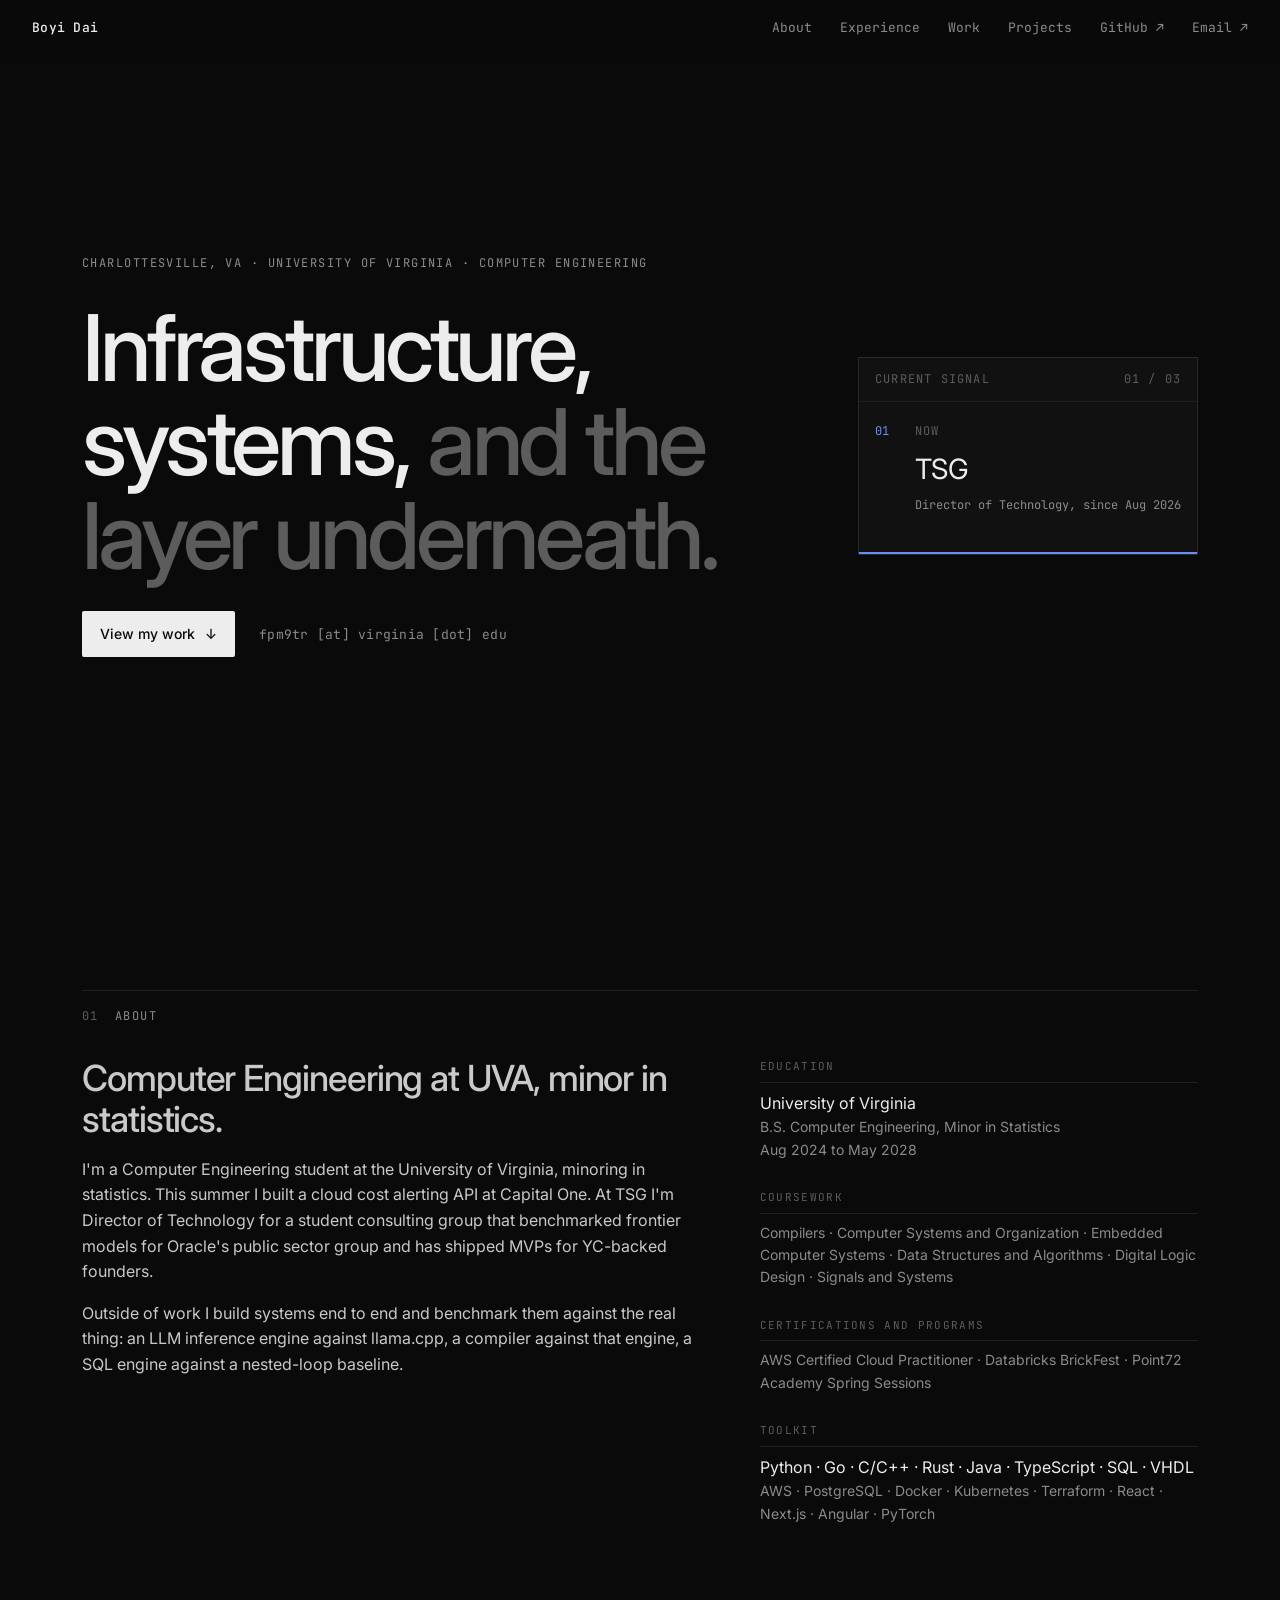
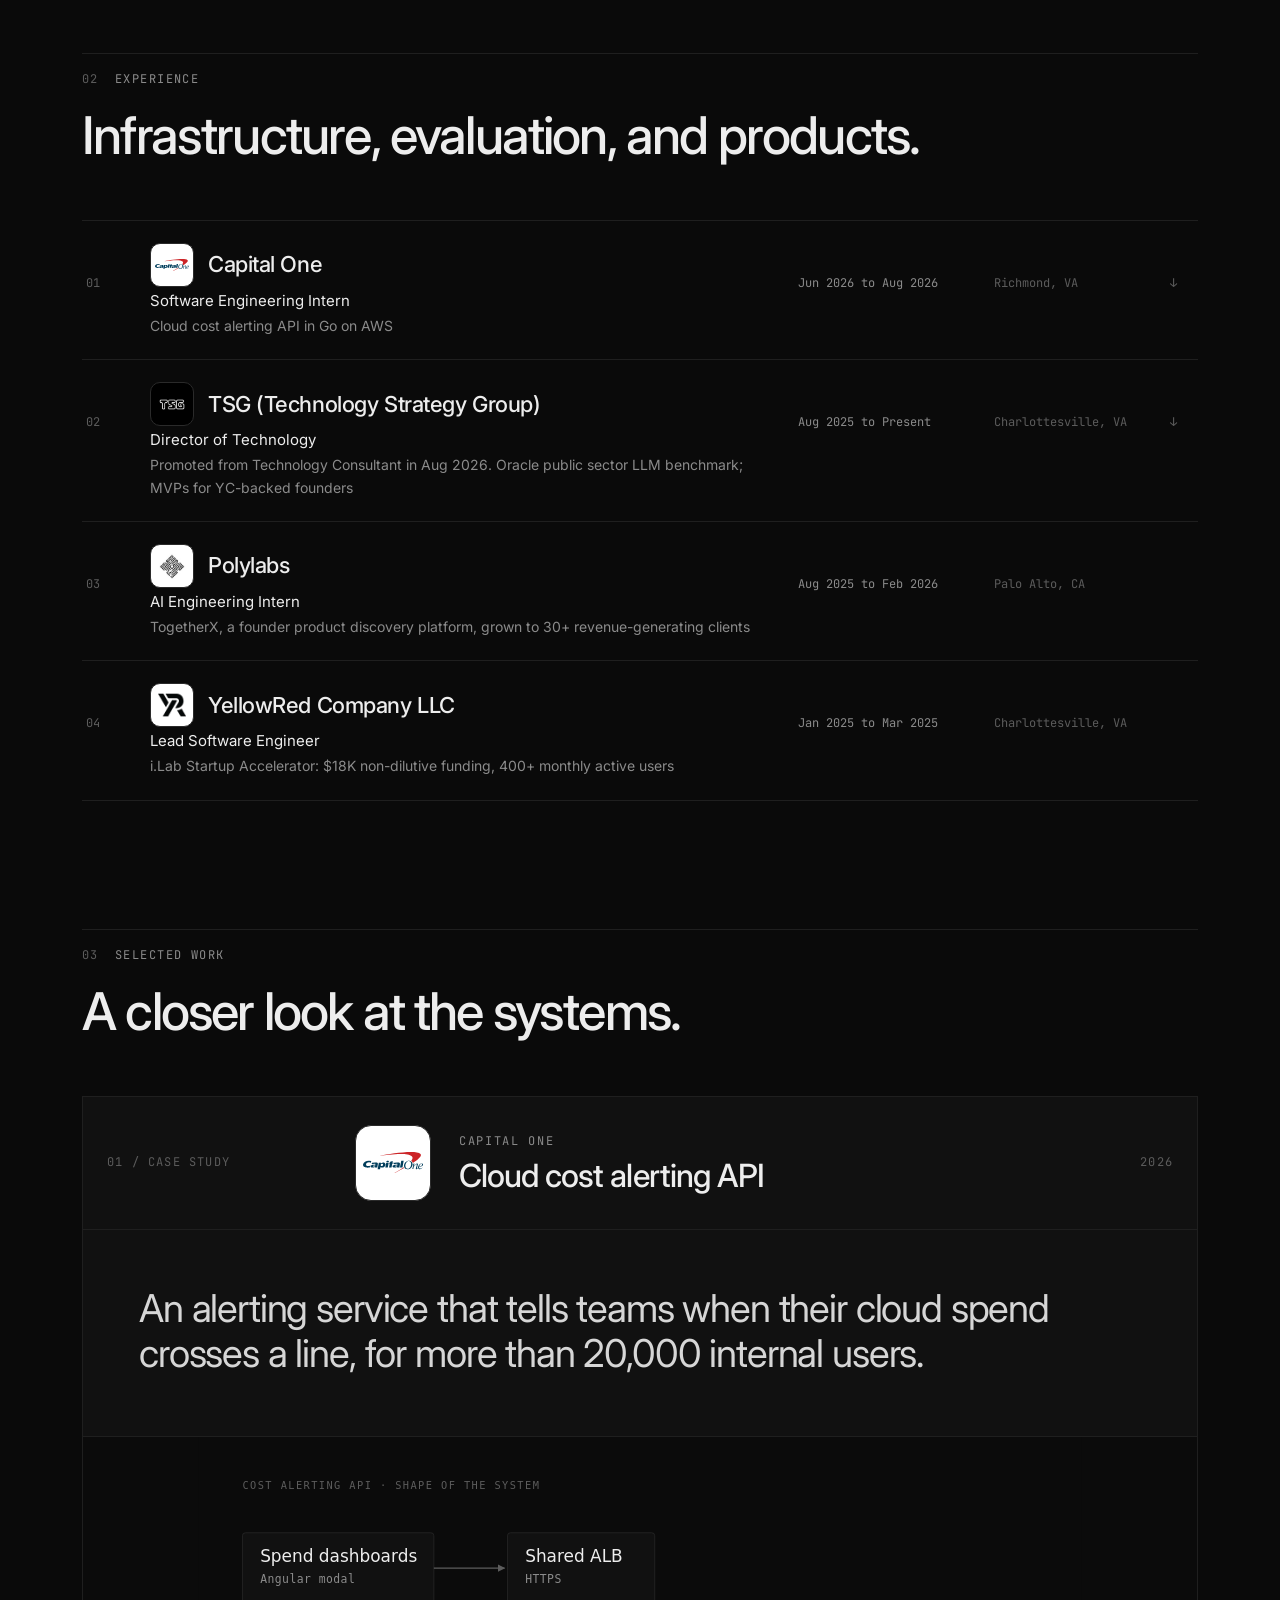
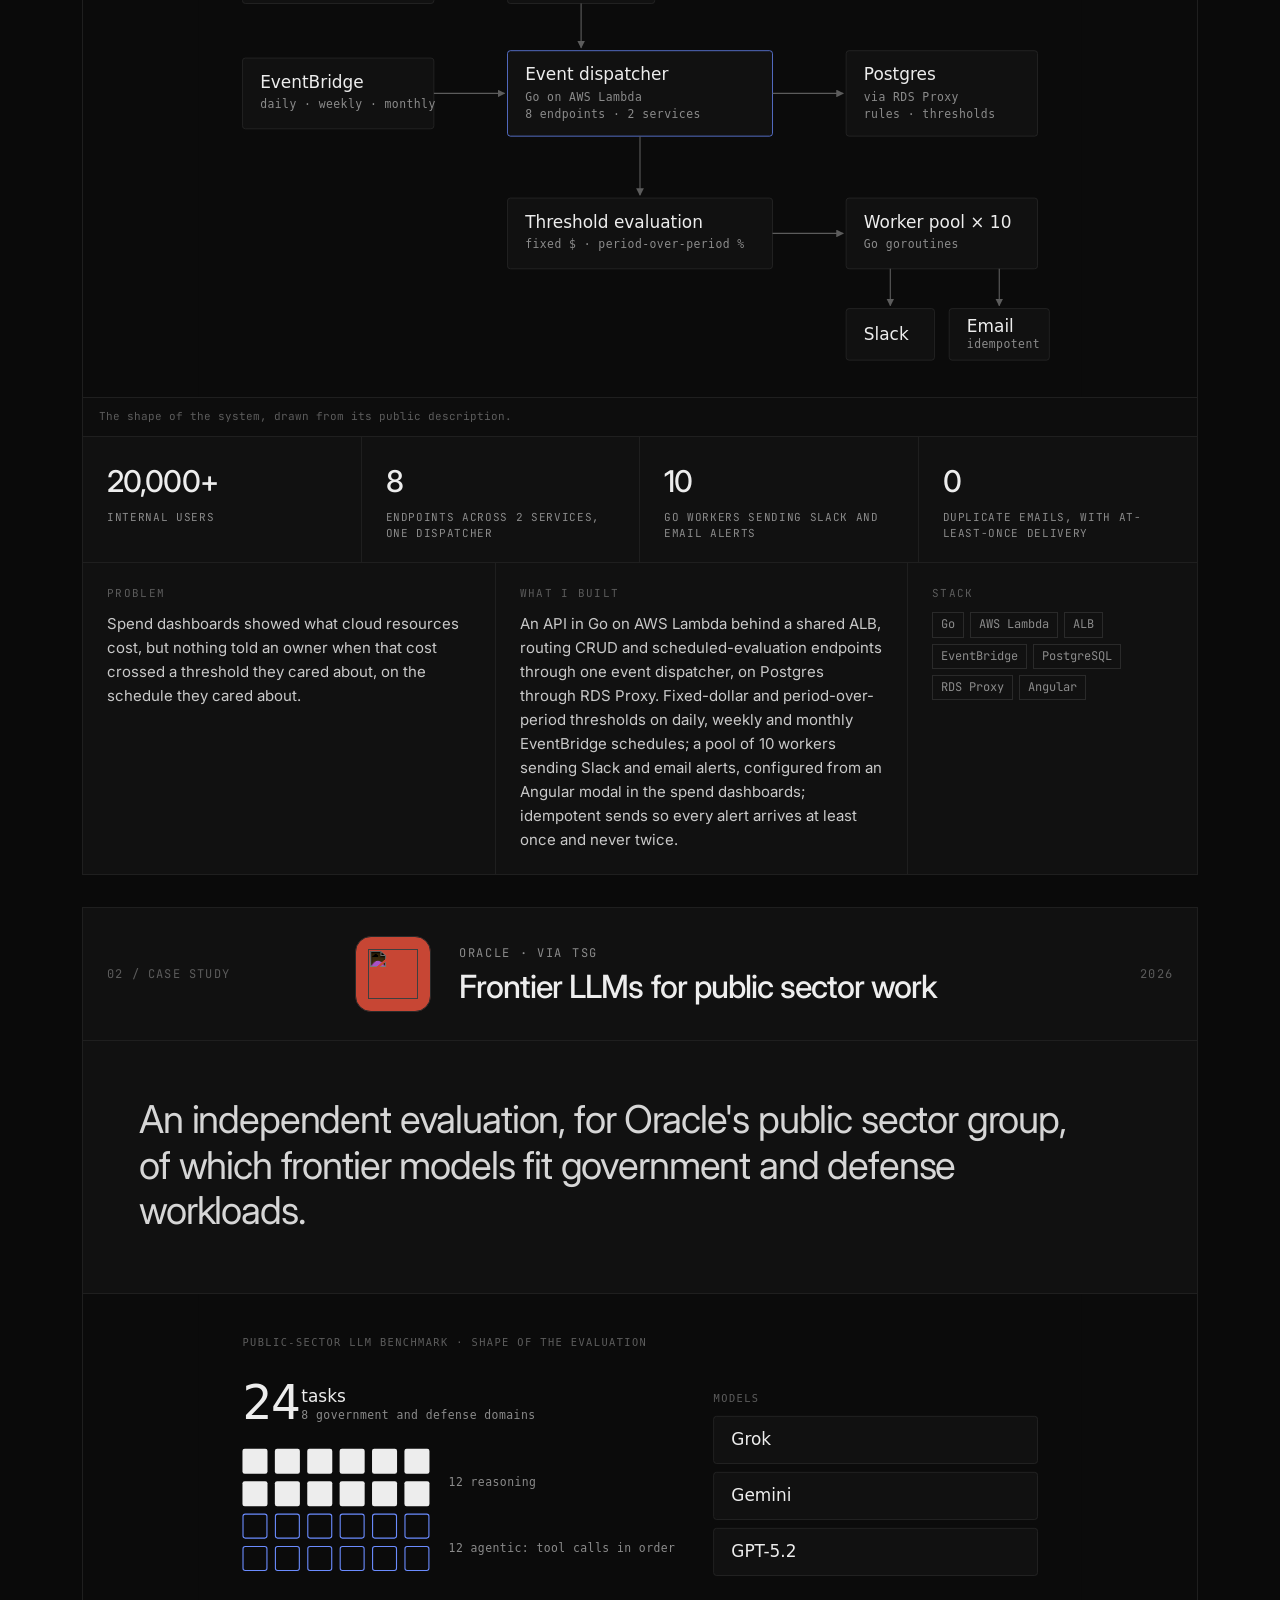
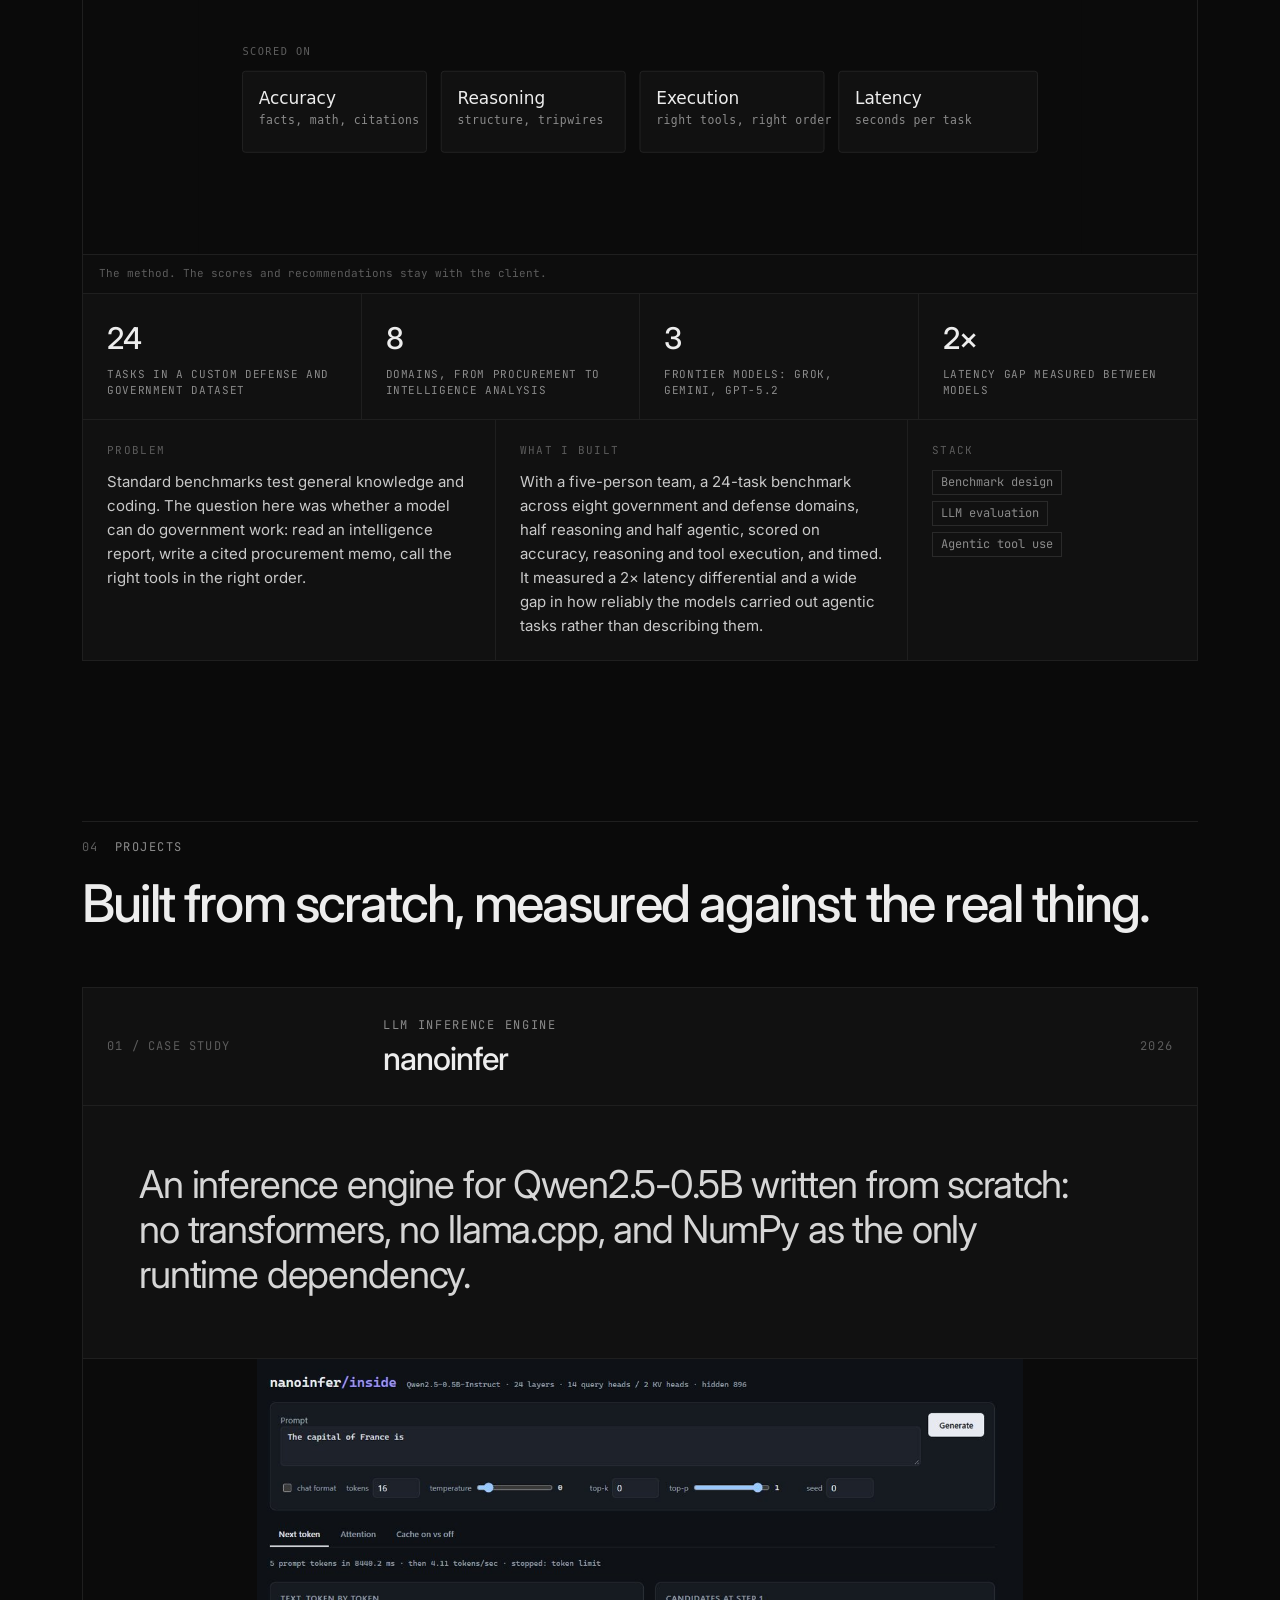
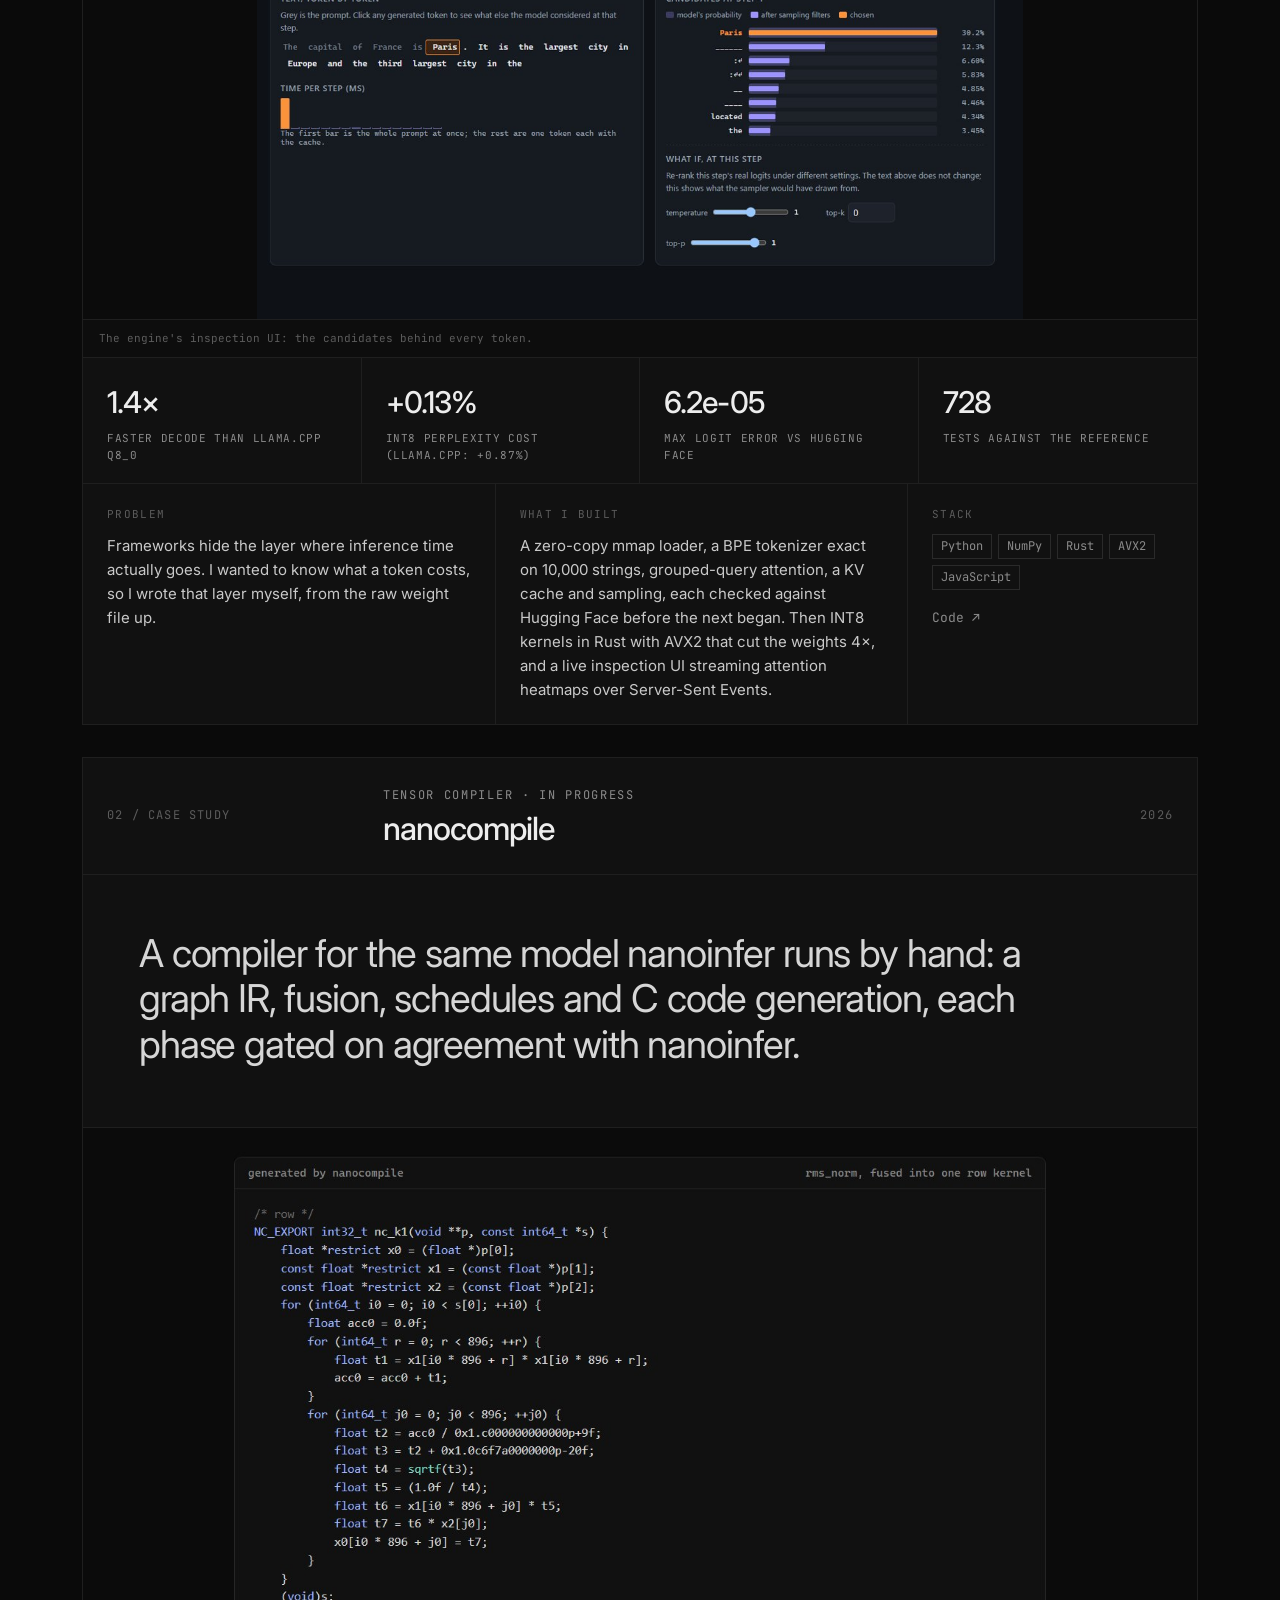
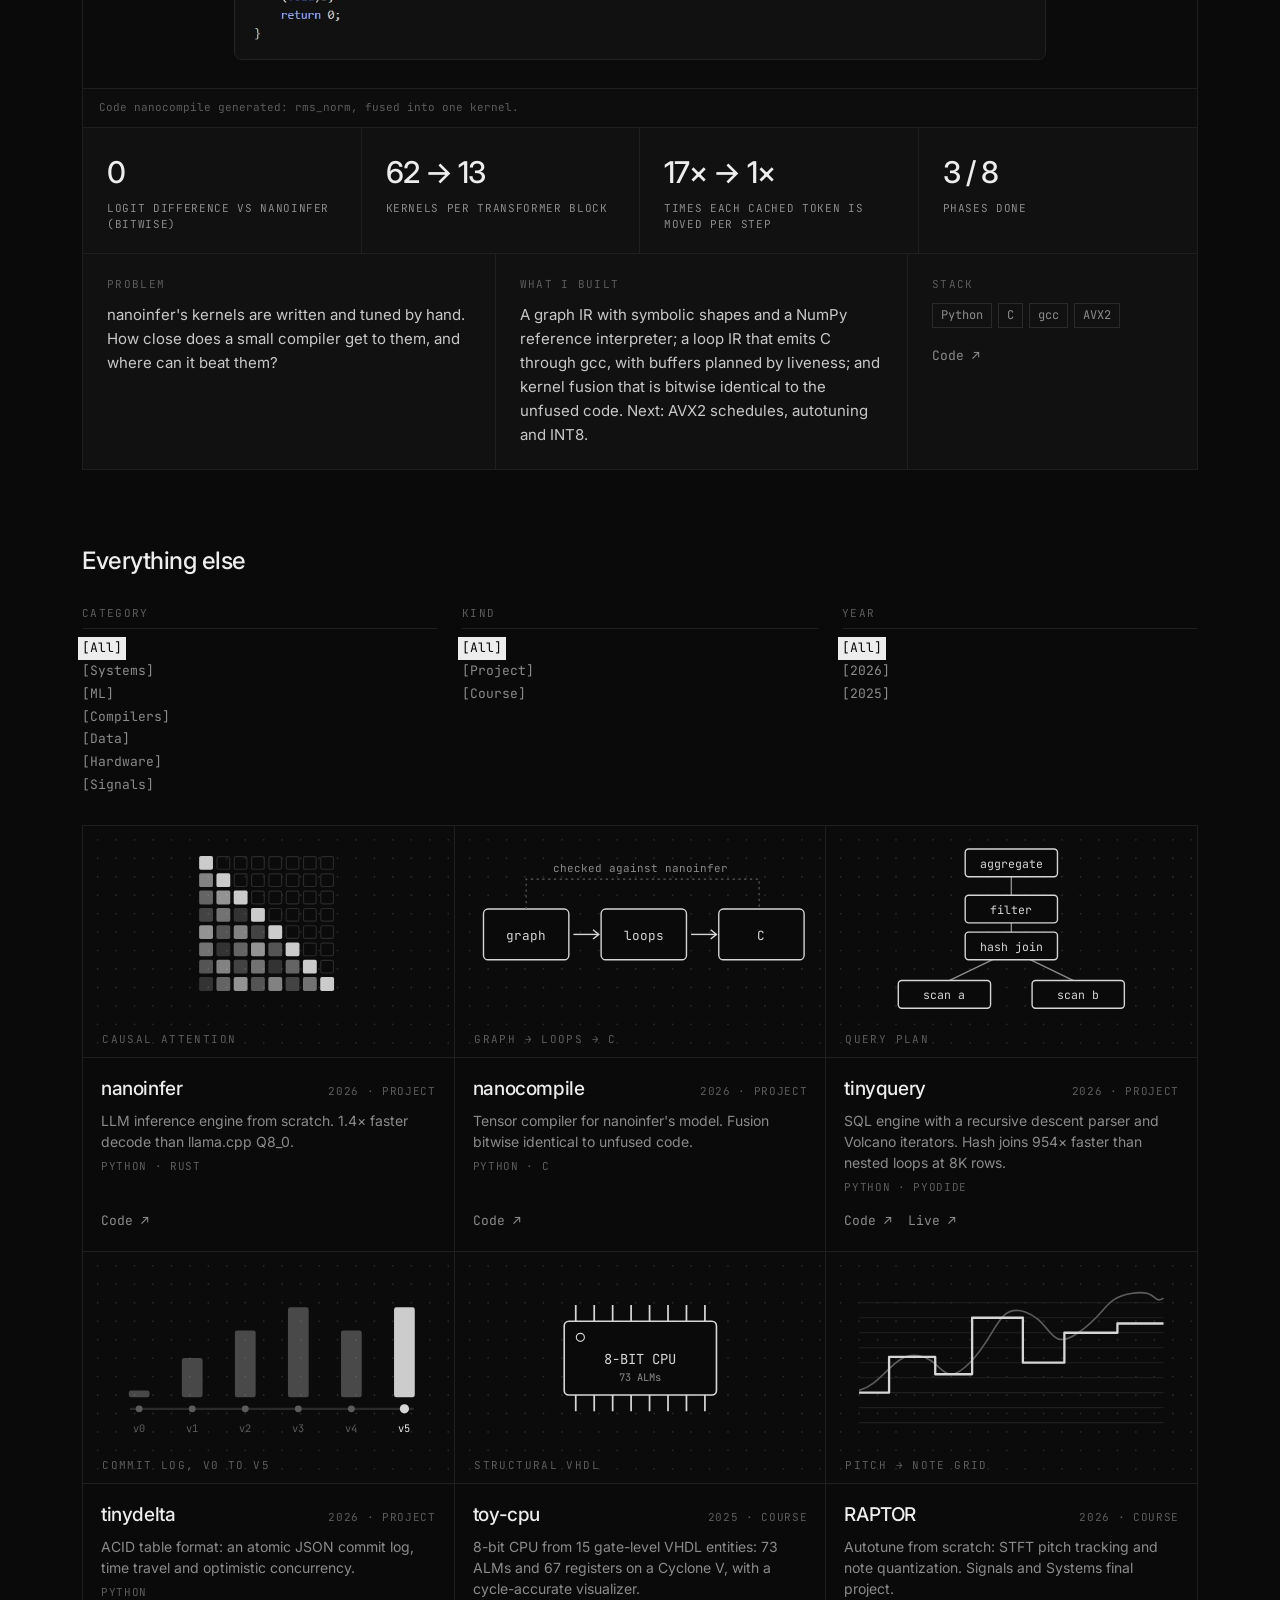
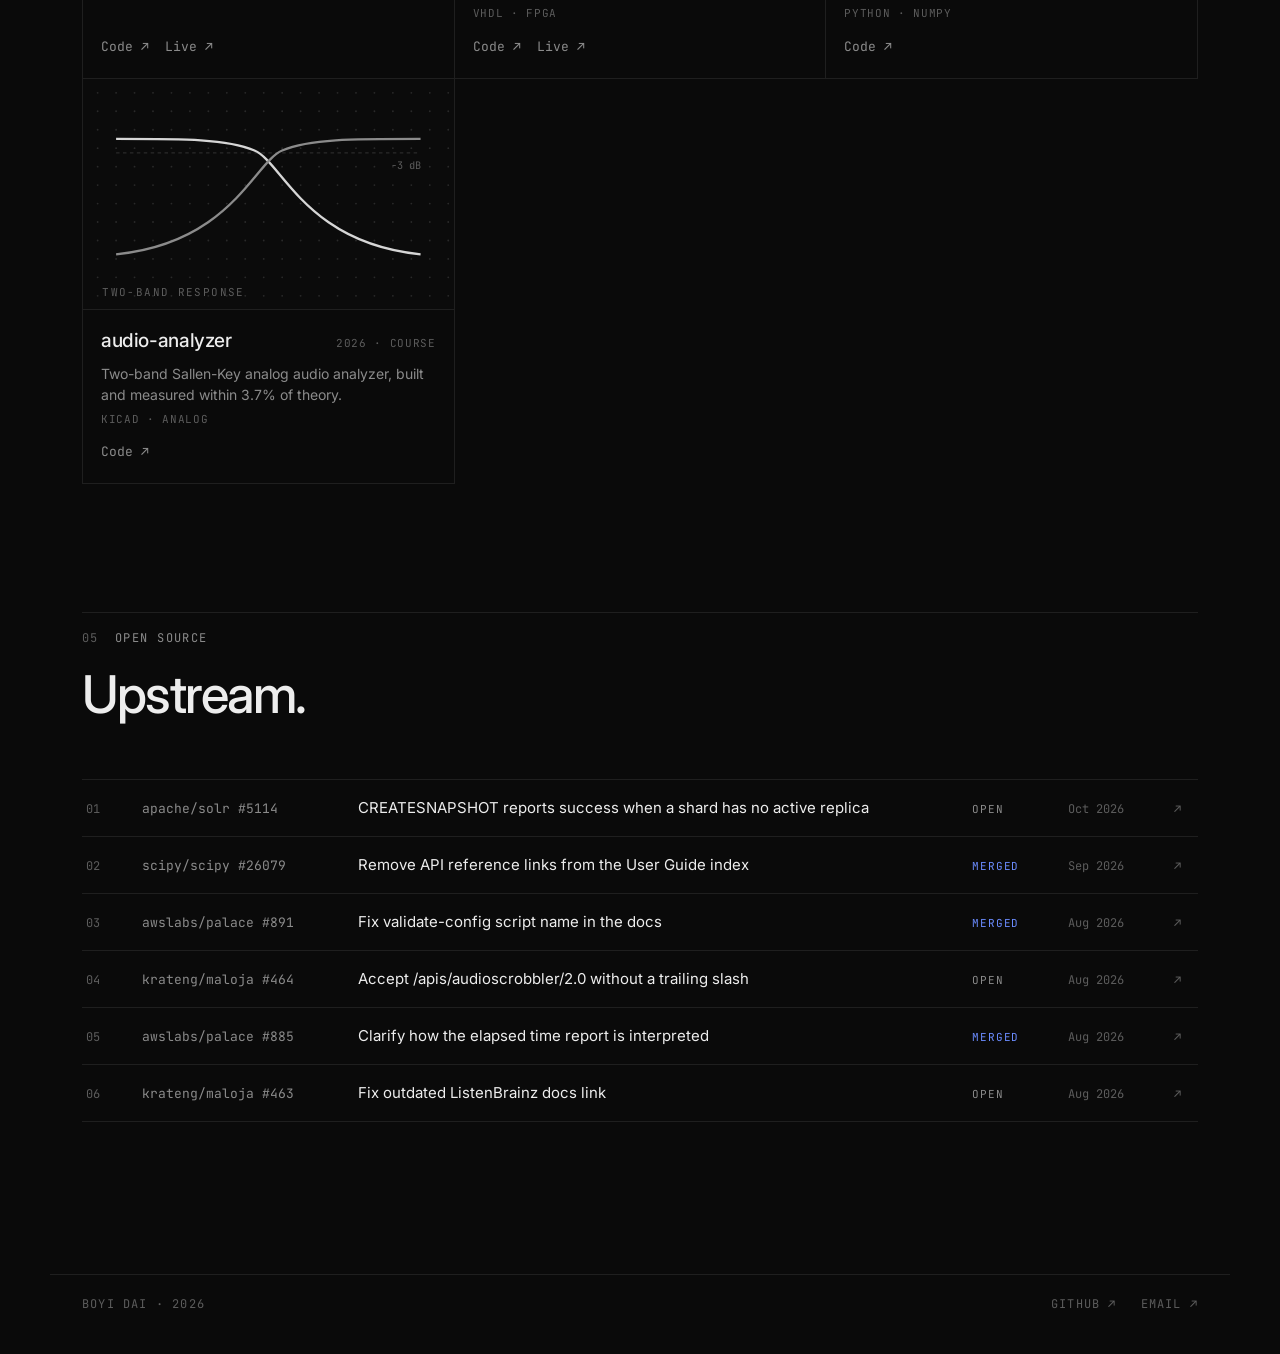
==== index.html @ ecfe19fe "Lead with About, drop the hero intro, and switch the accent to cobalt About moves to section 01, ahe" ====
<!doctype html>
<html lang="en">
<head>
  <meta charset="utf-8">
  <meta name="viewport" content="width=device-width, initial-scale=1">
  <title>Boyi Dai · Software Engineer</title>
  <meta name="description" content="Boyi Dai, Computer Engineering at the University of Virginia. Cloud alerting at Capital One, an LLM benchmark for Oracle's public sector group, and an inference engine and a compiler built from scratch.">
  <meta name="theme-color" content="#0a0a0a">
  <link rel="preconnect" href="https://fonts.googleapis.com">
  <link rel="preconnect" href="https://fonts.gstatic.com" crossorigin>
  <link href="https://fonts.googleapis.com/css2?family=Inter:wght@400;500;600&family=JetBrains+Mono:wght@400;500&display=swap" rel="stylesheet">
  <link rel="stylesheet" href="styles.css">
</head>
<body>
  <header class="nav">
    <a class="brand" href="#top">Boyi Dai</a>
    <nav aria-label="Sections">
      <a href="#about">About</a>
      <a href="#experience">Experience</a>
      <a href="#work">Work</a>
      <a href="#projects">Projects</a>
      <span id="nav-links"></span>
    </nav>
  </header>

  <main id="top">
    <section class="hero wrap">
      <div class="hero-text">
        <p class="kicker" id="kicker"></p>
        <h1 id="headline"></h1>
        <div class="hero-actions">
          <a class="button" href="#work">View my work <span aria-hidden="true">↓</span></a>
          <span class="email" id="hero-email"></span>
        </div>
      </div>
      <aside class="now" id="signal" aria-label="Current signal" aria-live="polite"></aside>
    </section>

    <section class="section wrap" id="about">
      <div class="section-head"><span class="num">01</span><span class="label">About</span></div>
      <div class="about" id="about-body"></div>
    </section>

    <section class="section wrap" id="experience">
      <div class="section-head"><span class="num">02</span><span class="label">Experience</span></div>
      <h2 class="section-title">Infrastructure, evaluation, and products.</h2>
      <ol class="xp" id="xp"></ol>
    </section>

    <section class="section wrap" id="work">
      <div class="section-head"><span class="num">03</span><span class="label">Selected work</span></div>
      <h2 class="section-title">A closer look at the systems.</h2>
      <div id="work-cases"></div>
    </section>

    <section class="section wrap" id="projects">
      <div class="section-head"><span class="num">04</span><span class="label">Projects</span></div>
      <h2 class="section-title">Built from scratch, measured against the real thing.</h2>
      <div id="cases"></div>
      <h3 class="sub-title" id="index">Everything else</h3>
      <div class="filters" id="filters"></div>
      <div class="grid" id="grid"></div>
    </section>

    <section class="section wrap" id="open-source">
      <div class="section-head"><span class="num">05</span><span class="label">Open source</span></div>
      <h2 class="section-title">Upstream.</h2>
      <ol class="prs" id="prs"></ol>
    </section>

  </main>

  <footer class="footer wrap" id="footer"></footer>

  <script src="data.js"></script>
  <script src="art.js"></script>
  <script src="app.js"></script>
</body>
</html>
---- styles.css ----
:root {
  --bg: #0a0a0a;
  --surface: #111111;
  --line: #1f1f1f;
  --line-2: #2a2a2a;
  --text: #ededed;
  --muted: #8b8b8b;
  --dim: #5c5c5c;
  --accent: #6b8cff;
  --sans: "Inter", system-ui, -apple-system, "Segoe UI", Helvetica, Arial, sans-serif;
  --mono: "JetBrains Mono", ui-monospace, "Cascadia Code", Consolas, monospace;
  --max: 1180px;
}

* { box-sizing: border-box; }
html { scroll-behavior: smooth; scroll-padding-top: 72px; }
@media (prefers-reduced-motion: reduce) { html { scroll-behavior: auto; } }
body {
  margin: 0; background: var(--bg); color: var(--text);
  font-family: var(--sans); font-size: 16px; line-height: 1.6;
  -webkit-font-smoothing: antialiased;
}
a { color: inherit; text-decoration: none; }
a:focus-visible, button:focus-visible { outline: 1px solid var(--text); outline-offset: 3px; }
img { display: block; max-width: 100%; }
.wrap { max-width: var(--max); margin: 0 auto; padding: 0 32px; }
.kicker, .label, .num, .stat-label, .meta, .filters, .nav, .footer, .now { font-family: var(--mono); }

/* -- nav ------------------------------------------------------------------ */

.nav {
  position: sticky; top: 0; z-index: 10;
  display: flex; justify-content: space-between; align-items: center;
  padding: 18px 32px; font-size: 13px;
  background: rgba(10, 10, 10, 0.72); backdrop-filter: blur(12px);
  border-bottom: 1px solid transparent; transition: border-color .2s;
}
.nav.scrolled { border-bottom-color: var(--line); }
.brand { font-weight: 500; letter-spacing: .02em; }
.nav nav { display: flex; gap: 28px; color: var(--muted); }
.nav nav a { transition: color .15s; }
.nav nav a:hover { color: var(--text); }
#nav-links { display: contents; }

/* -- hero ----------------------------------------------------------------- */

.hero {
  min-height: min(calc(100vh - 64px), 860px);
  display: grid; grid-template-columns: minmax(0, 1fr) 340px; gap: 64px;
  align-items: center; padding-top: 40px; padding-bottom: 80px;
}
.kicker { color: var(--muted); font-size: 12px; letter-spacing: .12em; text-transform: uppercase; margin: 0 0 28px; }
h1 {
  font-size: clamp(44px, 7.2vw, 92px); line-height: 1.02; letter-spacing: -0.045em;
  font-weight: 500; margin: 0 0 28px;
}
h1 .soft { color: var(--dim); }
.intro { color: var(--muted); font-size: 18px; max-width: 560px; margin: 0 0 36px; }
.hero-actions { display: flex; align-items: center; gap: 24px; flex-wrap: wrap; }
.button {
  display: inline-flex; gap: 10px; align-items: center;
  background: var(--text); color: var(--bg);
  font-size: 14px; font-weight: 500; padding: 12px 18px; border-radius: 2px;
  transition: opacity .15s;
}
.button:hover { opacity: .85; }
.link-arrow { font-family: var(--mono); font-size: 13px; color: var(--muted); transition: color .15s; }
.link-arrow:hover { color: var(--text); }
.email .link-arrow { letter-spacing: .02em; }

.now { border: 1px solid var(--line-2); background: var(--surface); font-size: 12px; }
.now-head { display: flex; justify-content: space-between; padding: 12px 16px; color: var(--dim); border-bottom: 1px solid var(--line); letter-spacing: .1em; text-transform: uppercase; }
.now-body {
  display: grid; grid-template-columns: 32px 1fr; gap: 8px; width: 100%; min-height: 150px;
  padding: 20px 16px 22px; text-align: left; font: inherit; color: inherit;
  background: none; border: 0; cursor: pointer;
}
.now-body > span:last-child { display: flex; flex-direction: column; }
.now-num { color: var(--accent); }
.now-label { color: var(--dim); letter-spacing: .1em; text-transform: uppercase; }
.now-title { font-family: var(--sans); font-size: 28px; letter-spacing: -0.02em; margin: 6px 0 4px; }
.now-line { color: var(--muted); font-size: 12px; line-height: 1.6; }
.now-mini { display: block; height: 2px; background: var(--line); margin-top: 12px; max-width: 200px; }
.now-mini i { display: block; height: 100%; background: var(--muted); }
.now-bar { height: 2px; background: var(--line); }
.now-bar i { display: block; height: 100%; width: 0; background: var(--accent); }

/* -- sections ------------------------------------------------------------- */

.section { padding-top: 96px; padding-bottom: 32px; }
.section-head {
  display: flex; gap: 16px; align-items: baseline;
  border-top: 1px solid var(--line); padding-top: 16px;
  font-size: 12px; letter-spacing: .12em; text-transform: uppercase;
}
.num { color: var(--dim); }
.label { color: var(--muted); }
.section-title { font-size: clamp(32px, 4.4vw, 52px); font-weight: 500; letter-spacing: -0.035em; line-height: 1.05; margin: 20px 0 56px; }

/* -- experience ----------------------------------------------------------- */

.xp { list-style: none; margin: 0; padding: 0; border-top: 1px solid var(--line); }
.xp li { border-bottom: 1px solid var(--line); }
.xp-row {
  display: grid; grid-template-columns: 48px minmax(0, 1fr) 180px 160px 24px;
  gap: 16px; align-items: baseline; padding: 22px 4px; transition: background .15s;
}
a.xp-row:hover { background: var(--surface); }
.xp-n, .xp-dates, .xp-place, .xp-arrow { font-family: var(--mono); font-size: 12px; color: var(--dim); }
.xp-dates { color: var(--muted); }
.xp-main { display: flex; flex-direction: column; gap: 2px; }
.xp-company { font-size: 22px; font-weight: 500; letter-spacing: -0.02em; display: flex; align-items: center; gap: 14px; }
.logo {
  position: relative; width: 44px; height: 44px; border-radius: 10px; flex: none; overflow: hidden;
  display: inline-grid; place-items: center; border: 1px solid var(--line-2);
}
.logo img { position: absolute; inset: 0; width: 100%; height: 100%; object-fit: contain; padding: 7px; }
.logo.wide img { padding: 4px; }
.logo.mono { font-family: var(--mono); font-size: 11px; font-weight: 500; letter-spacing: .02em; color: #fff; }
.logo.big { width: 76px; height: 76px; border-radius: 16px; }
.logo.big img { padding: 12px; }
.logo.big.wide img { padding: 7px; }

.xp-role { color: var(--text); font-size: 15px; }
.xp-detail { color: var(--muted); font-size: 14px; }
.sub-title { font-size: 24px; font-weight: 500; letter-spacing: -0.02em; margin: 72px 0 24px; }

/* -- case studies --------------------------------------------------------- */

.case { border: 1px solid var(--line); background: var(--surface); margin-bottom: 32px; }
.case-head {
  display: grid; grid-template-columns: 220px auto minmax(0, 1fr) auto; gap: 28px; align-items: center;
  padding: 28px 24px; border-bottom: 1px solid var(--line);
}
.case-label, .case-year { font-family: var(--mono); font-size: 12px; color: var(--dim); letter-spacing: .1em; text-transform: uppercase; }
.case-heading { min-width: 0; }
.case-main { display: block; }
.case-text { padding: 56px 56px 60px; }
.case-kicker { font-family: var(--mono); font-size: 12px; color: var(--muted); letter-spacing: .14em; text-transform: uppercase; margin-bottom: 6px; }
.case-title { font-size: 32px; font-weight: 500; letter-spacing: -0.03em; line-height: 1.1; margin: 0; }
.case-lede {
  color: #d6d6d6; font-size: clamp(26px, 3vw, 42px); font-weight: 400; line-height: 1.18;
  letter-spacing: -0.03em; margin: 0; max-width: 940px;
}
.case-figure { margin: 0; border-top: 1px solid var(--line); background: #0d0d0d; display: flex; flex-direction: column; }
.case-figure img { width: 100%; max-height: 560px; object-fit: contain; background: #0b0b0b; }
.case-figure figcaption { font-family: var(--mono); font-size: 11px; color: var(--dim); padding: 10px 16px; border-top: 1px solid var(--line); }

.stats { display: grid; grid-template-columns: repeat(4, minmax(0, 1fr)); border-top: 1px solid var(--line); }
.stat { padding: 20px 24px; border-right: 1px solid var(--line); }
.stat:last-child { border-right: 0; }
.stat-value { font-size: 30px; letter-spacing: -0.03em; font-weight: 500; white-space: nowrap; }
.stat-label { font-size: 11px; color: var(--muted); letter-spacing: .06em; text-transform: uppercase; margin-top: 4px; line-height: 1.5; }

.case-cols { display: grid; grid-template-columns: 1fr 1fr 0.7fr; border-top: 1px solid var(--line); }
.case-col { padding: 22px 24px; border-right: 1px solid var(--line); font-size: 15px; color: #c9c9c9; }
.case-col:last-child { border-right: 0; }
.case-col h4 { font-family: var(--mono); font-size: 11px; font-weight: 400; color: var(--dim); letter-spacing: .12em; text-transform: uppercase; margin: 0 0 10px; }
.tags { display: flex; flex-wrap: wrap; gap: 6px; }
.tags span { font-family: var(--mono); font-size: 12px; border: 1px solid var(--line-2); padding: 2px 8px; color: var(--muted); }
.case-links { margin-top: 18px; display: flex; gap: 18px; }

/* -- index ---------------------------------------------------------------- */

.filters { display: grid; grid-template-columns: repeat(3, minmax(0, 1fr)); gap: 24px; font-size: 13px; margin-bottom: 28px; }
.filter h4 { font-weight: 400; color: var(--dim); font-size: 11px; letter-spacing: .12em; text-transform: uppercase; margin: 0 0 8px; border-bottom: 1px solid var(--line); padding-bottom: 6px; }
.filter button {
  display: block; font: inherit; color: var(--muted); background: none; border: 0; padding: 1px 4px; cursor: pointer;
  margin-left: -4px;
}
.filter button:hover { color: var(--text); }
.filter button.on { background: var(--text); color: var(--bg); }

.grid { display: grid; grid-template-columns: repeat(3, minmax(0, 1fr)); border-top: 1px solid var(--line); border-left: 1px solid var(--line); }
.tile { background: var(--bg); display: flex; flex-direction: column; transition: background .2s; border-right: 1px solid var(--line); border-bottom: 1px solid var(--line); }
.tile:hover { background: var(--surface); }
.tile-img { aspect-ratio: 16 / 10; overflow: hidden; background: #0d0d0d; }
.tile-img img {
  width: 100%; height: 100%; object-fit: cover; object-position: top left;
  filter: grayscale(1) contrast(1.05) brightness(.8); transition: filter .35s, transform .35s;
}
.tile:hover .tile-img img { filter: none; transform: scale(1.02); }
.tile-img.art { display: block; color: #d6d6d6; background: #0b0b0b; border-bottom: 1px solid var(--line); transition: color .25s; }
.tile-img.art svg { width: 100%; height: 100%; display: block; }
.tile:hover .tile-img.art { color: var(--accent); }
/* A light screenshot (a white chart) is shown inverted until hovered, so it sits in the dark page. */
.tile-img.light img { filter: grayscale(1) invert(.92) brightness(.9); }
.case-figure.light img { filter: invert(.92) hue-rotate(180deg); }
.tile-body { padding: 16px 18px 20px; display: flex; flex-direction: column; gap: 6px; flex: 1; }
.tile-top { display: flex; justify-content: space-between; align-items: baseline; gap: 12px; }
.tile-title { font-size: 19px; font-weight: 500; letter-spacing: -0.02em; }
.meta { font-size: 11px; color: var(--dim); letter-spacing: .06em; text-transform: uppercase; }
.tile-line { color: var(--muted); font-size: 14px; line-height: 1.5; }
.tile-links { margin-top: auto; padding-top: 8px; display: flex; gap: 16px; }
.empty { padding: 32px; color: var(--muted); background: var(--bg); grid-column: 1 / -1; border-right: 1px solid var(--line); border-bottom: 1px solid var(--line); font-family: var(--mono); font-size: 13px; }

/* -- open source ---------------------------------------------------------- */

.prs { list-style: none; margin: 0; padding: 0; border-top: 1px solid var(--line); }
.prs li { border-bottom: 1px solid var(--line); }
.prs a {
  display: grid; grid-template-columns: 40px 200px minmax(0, 1fr) 80px 90px 20px;
  gap: 16px; align-items: baseline; padding: 16px 4px; transition: background .15s;
}
.prs a:hover { background: var(--surface); }
.prs .repo { font-family: var(--mono); font-size: 13px; color: var(--muted); }
.prs .title { font-size: 15px; }
.prs .status { font-family: var(--mono); font-size: 11px; letter-spacing: .08em; text-transform: uppercase; }
.prs .status.merged { color: var(--accent); }
.prs .status.open { color: var(--muted); }
.prs .date, .prs .n, .prs .arrow { font-family: var(--mono); font-size: 12px; color: var(--dim); }

/* -- about ---------------------------------------------------------------- */

.about { display: grid; grid-template-columns: minmax(0, 1.4fr) minmax(0, 1fr); gap: 64px; margin-top: 32px; }
.about-lead { font-size: clamp(26px, 3vw, 36px); font-weight: 500; letter-spacing: -0.03em; line-height: 1.15; margin: 0 0 24px; }
.about p { color: #c9c9c9; margin: 0 0 16px; }
.facts { display: grid; gap: 28px; align-content: start; }
.fact h4 { font-family: var(--mono); font-size: 11px; font-weight: 400; color: var(--dim); letter-spacing: .12em; text-transform: uppercase; margin: 0 0 8px; border-bottom: 1px solid var(--line); padding-bottom: 6px; }
.fact p { margin: 0; color: var(--text); }
.fact .sub { color: var(--muted); font-size: 14px; }

/* -- footer --------------------------------------------------------------- */

.footer {
  display: flex; justify-content: space-between; gap: 16px; flex-wrap: wrap;
  margin-top: 120px; padding-top: 20px; padding-bottom: 40px;
  border-top: 1px solid var(--line); font-size: 12px; color: var(--dim);
  letter-spacing: .1em; text-transform: uppercase;
}
.footer nav { display: flex; gap: 24px; }
.footer a:hover { color: var(--text); }

/* -- reveal on scroll ----------------------------------------------------- */

.reveal { opacity: 0; transform: translateY(14px); transition: opacity .6s ease, transform .6s ease; }
.reveal.in { opacity: 1; transform: none; }
@media (prefers-reduced-motion: reduce) { .reveal { opacity: 1; transform: none; transition: none; } }

/* -- narrow screens ------------------------------------------------------- */

@media (max-width: 900px) {
  .wrap { padding: 0 20px; }
  .nav { padding: 14px 20px; }
  .nav nav a:not(.keep) { display: none; }
  .hero { grid-template-columns: 1fr; min-height: auto; gap: 40px; padding-top: 48px; }
  .case-main { grid-template-columns: 1fr; }
  .case-head { grid-template-columns: auto minmax(0, 1fr); gap: 16px; }
  .case-label, .case-year { display: none; }
  .case-title { font-size: 24px; }
  .case-text { padding: 28px 20px 32px; }
  .logo.big { width: 60px; height: 60px; border-radius: 13px; }
  .stats { grid-template-columns: repeat(2, minmax(0, 1fr)); }
  .stat:nth-child(2) { border-right: 0; }
  .stat:nth-child(-n + 2) { border-bottom: 1px solid var(--line); }
  .case-cols { grid-template-columns: 1fr; }
  .case-col { border-right: 0; border-bottom: 1px solid var(--line); }
  .filters { grid-template-columns: 1fr 1fr; }
  .grid { grid-template-columns: 1fr; }
  .prs a { grid-template-columns: minmax(0, 1fr) auto; gap: 4px 12px; }
  .xp-row { grid-template-columns: minmax(0, 1fr); gap: 6px; }
  .xp-n, .xp-arrow { display: none; }
  .xp-company { font-size: 20px; }
  .prs .n, .prs .date, .prs .arrow { display: none; }
  .prs .title { grid-column: 1 / -1; }
  .about { grid-template-columns: 1fr; gap: 40px; }
  .section { padding-top: 72px; }
}
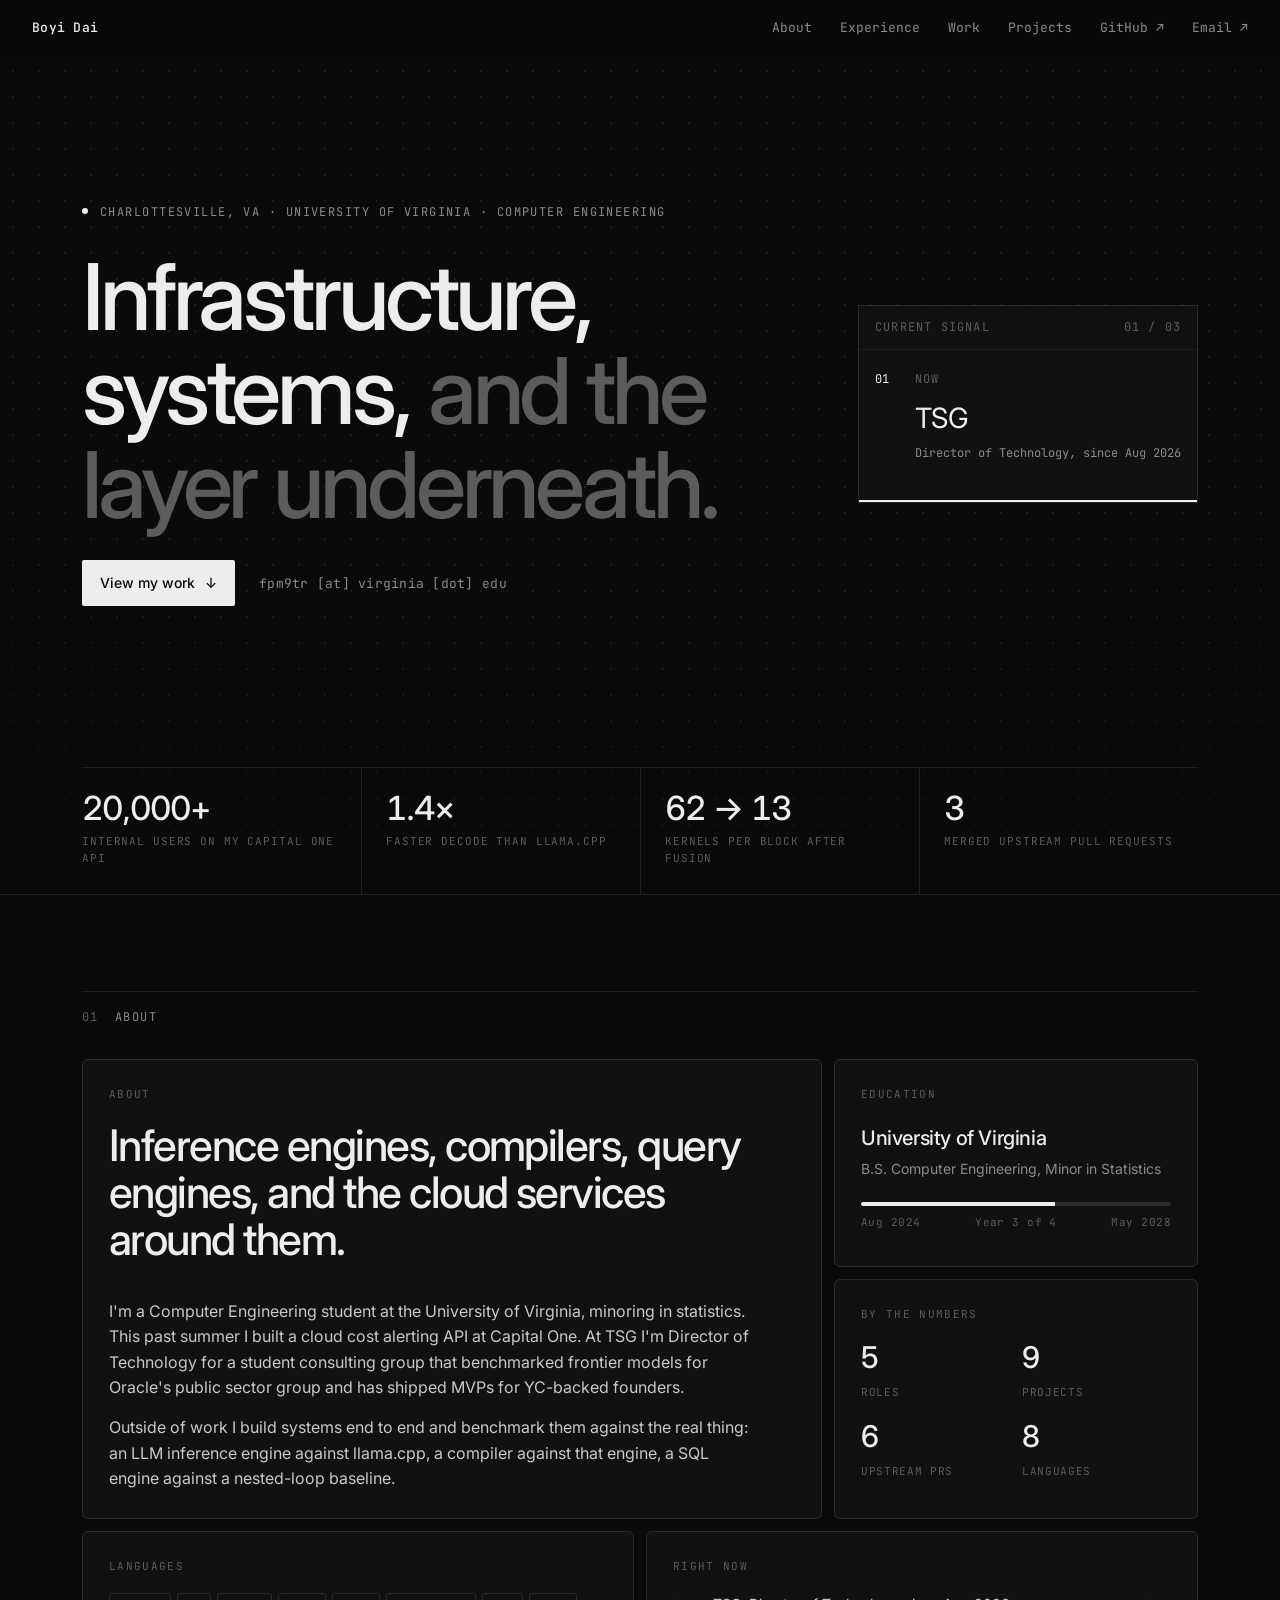
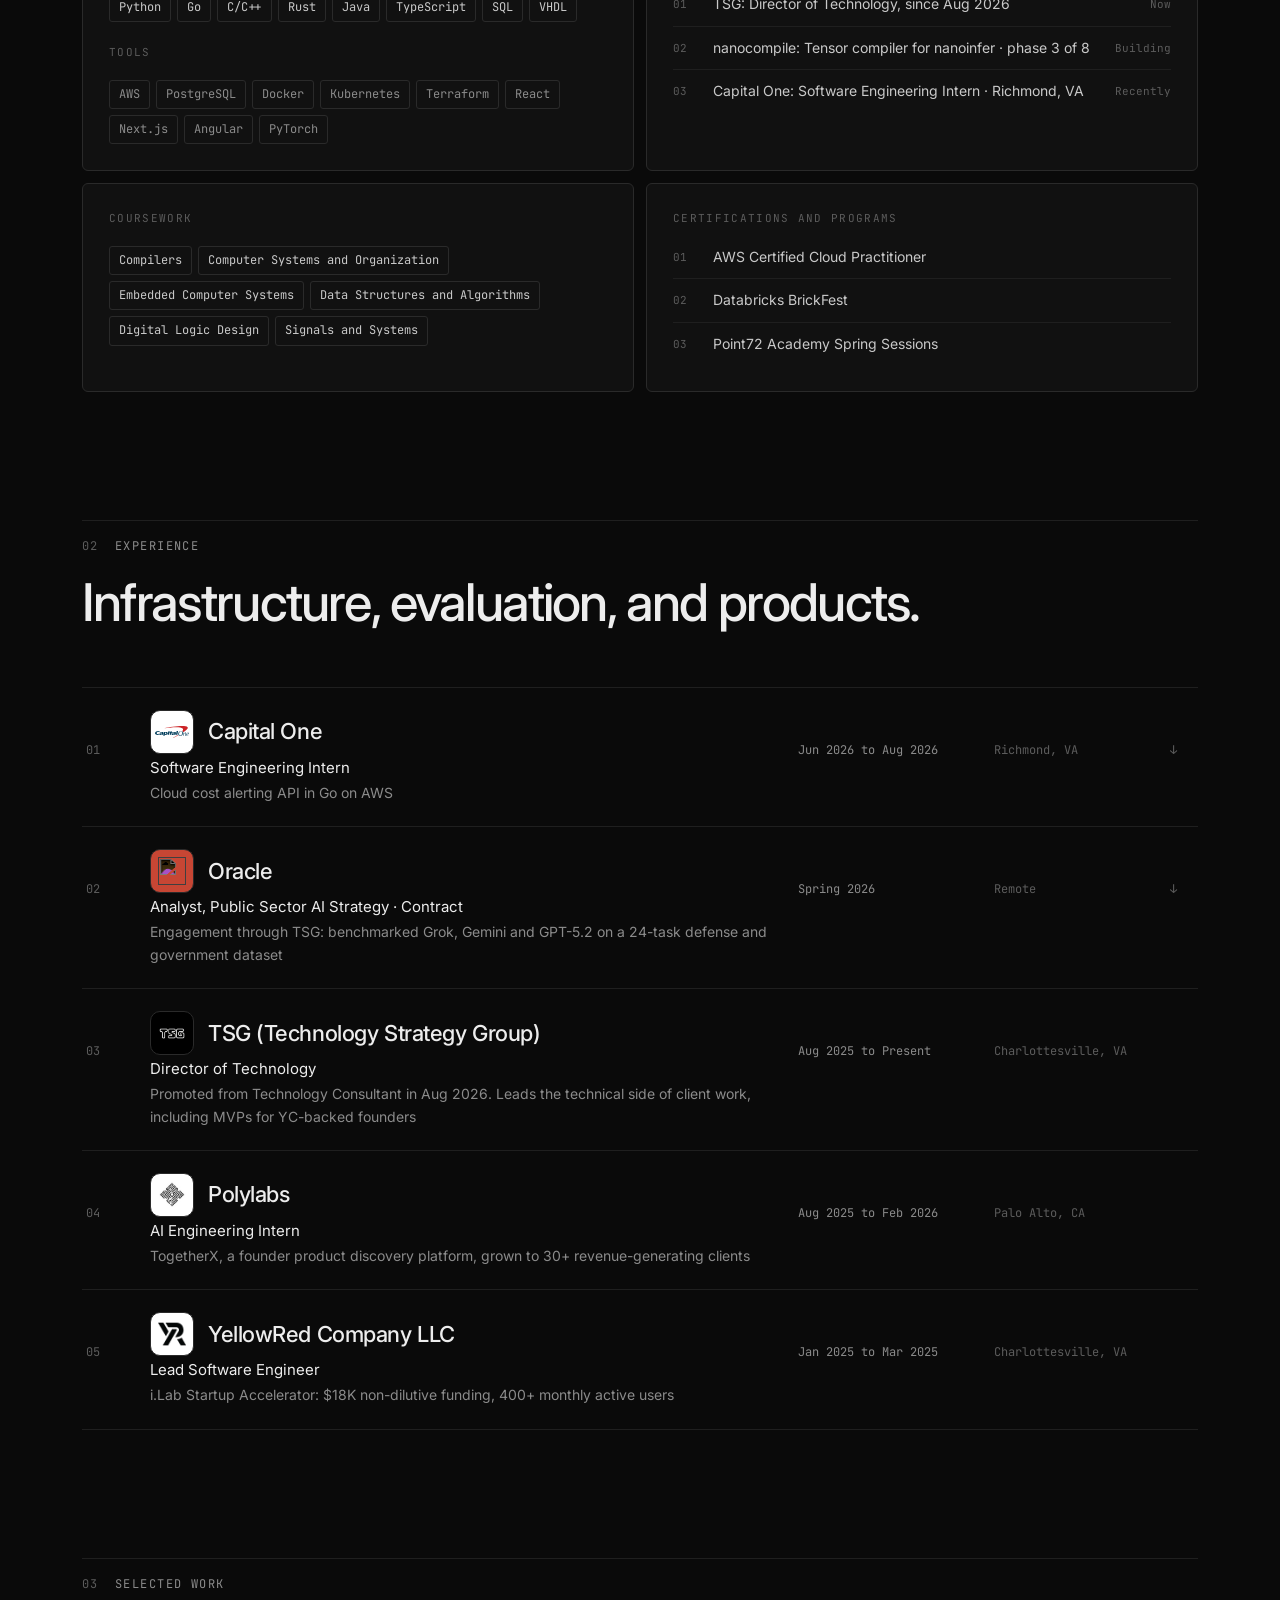
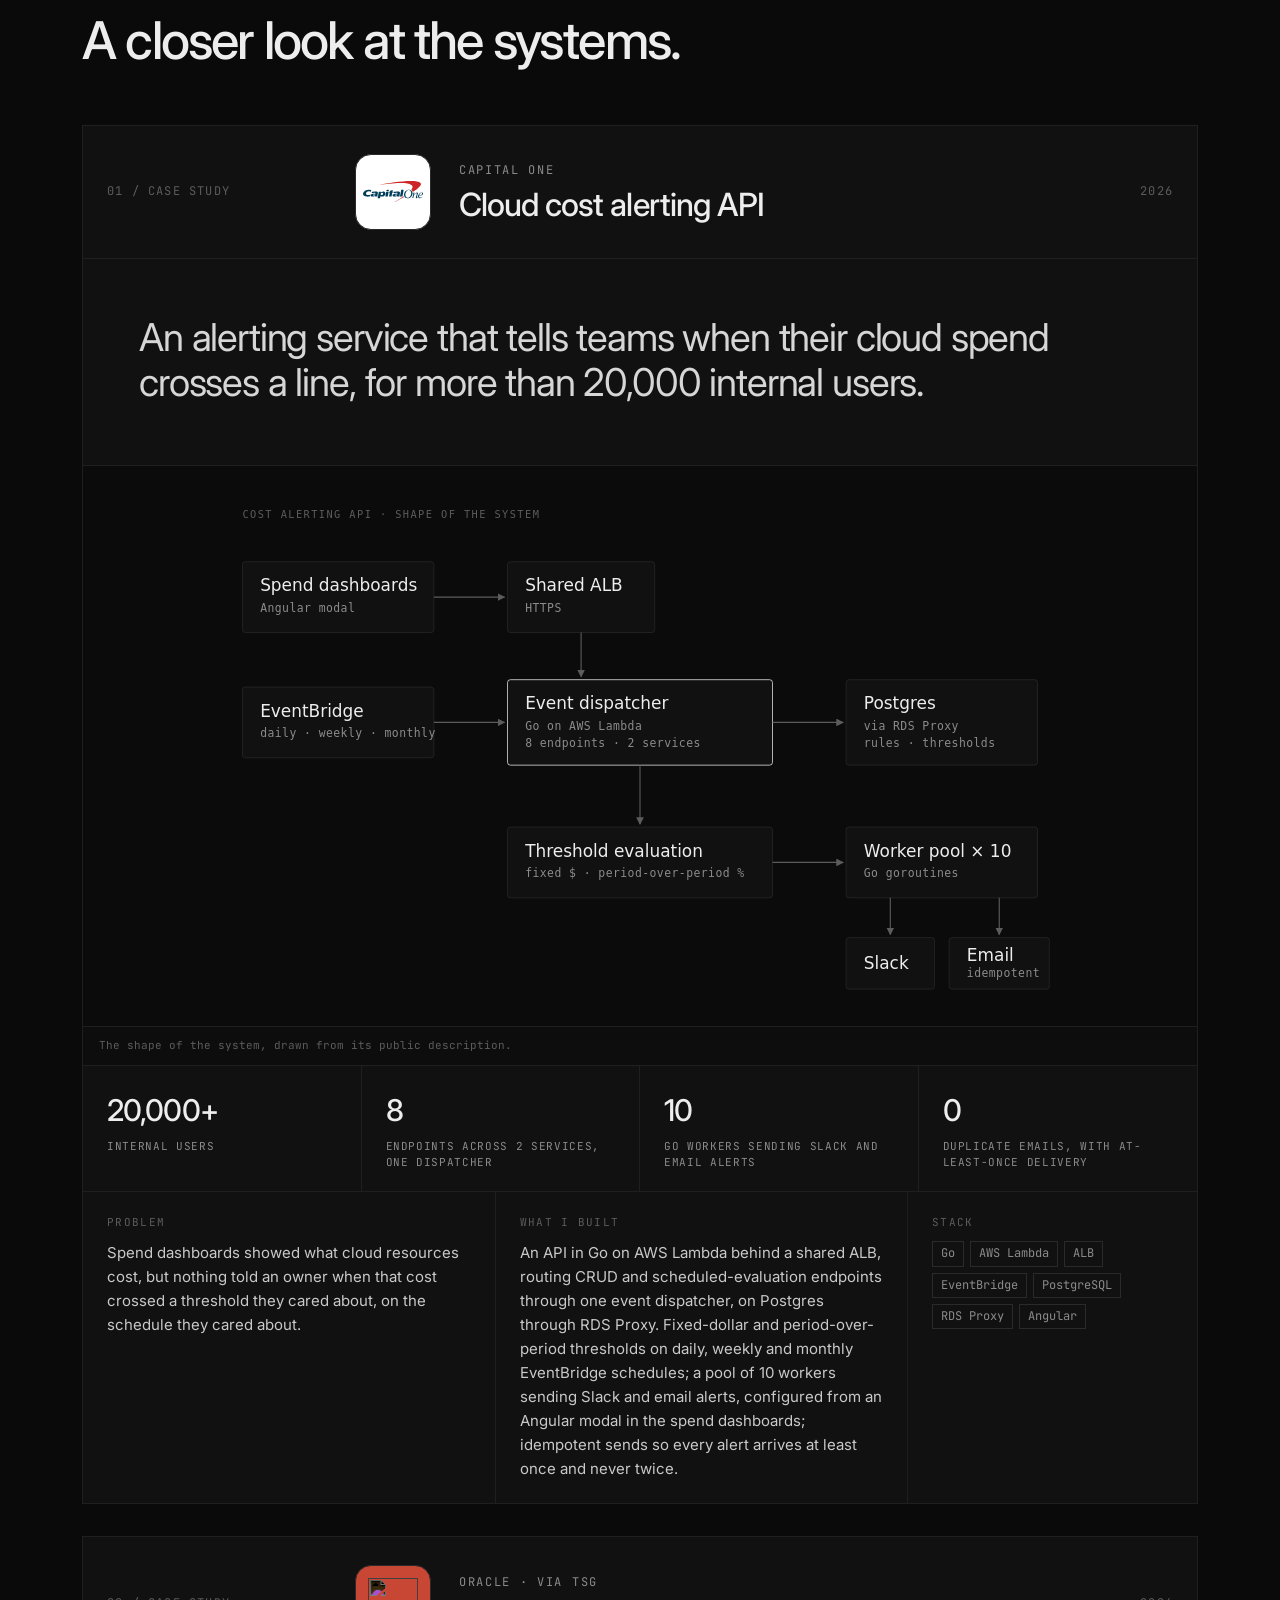
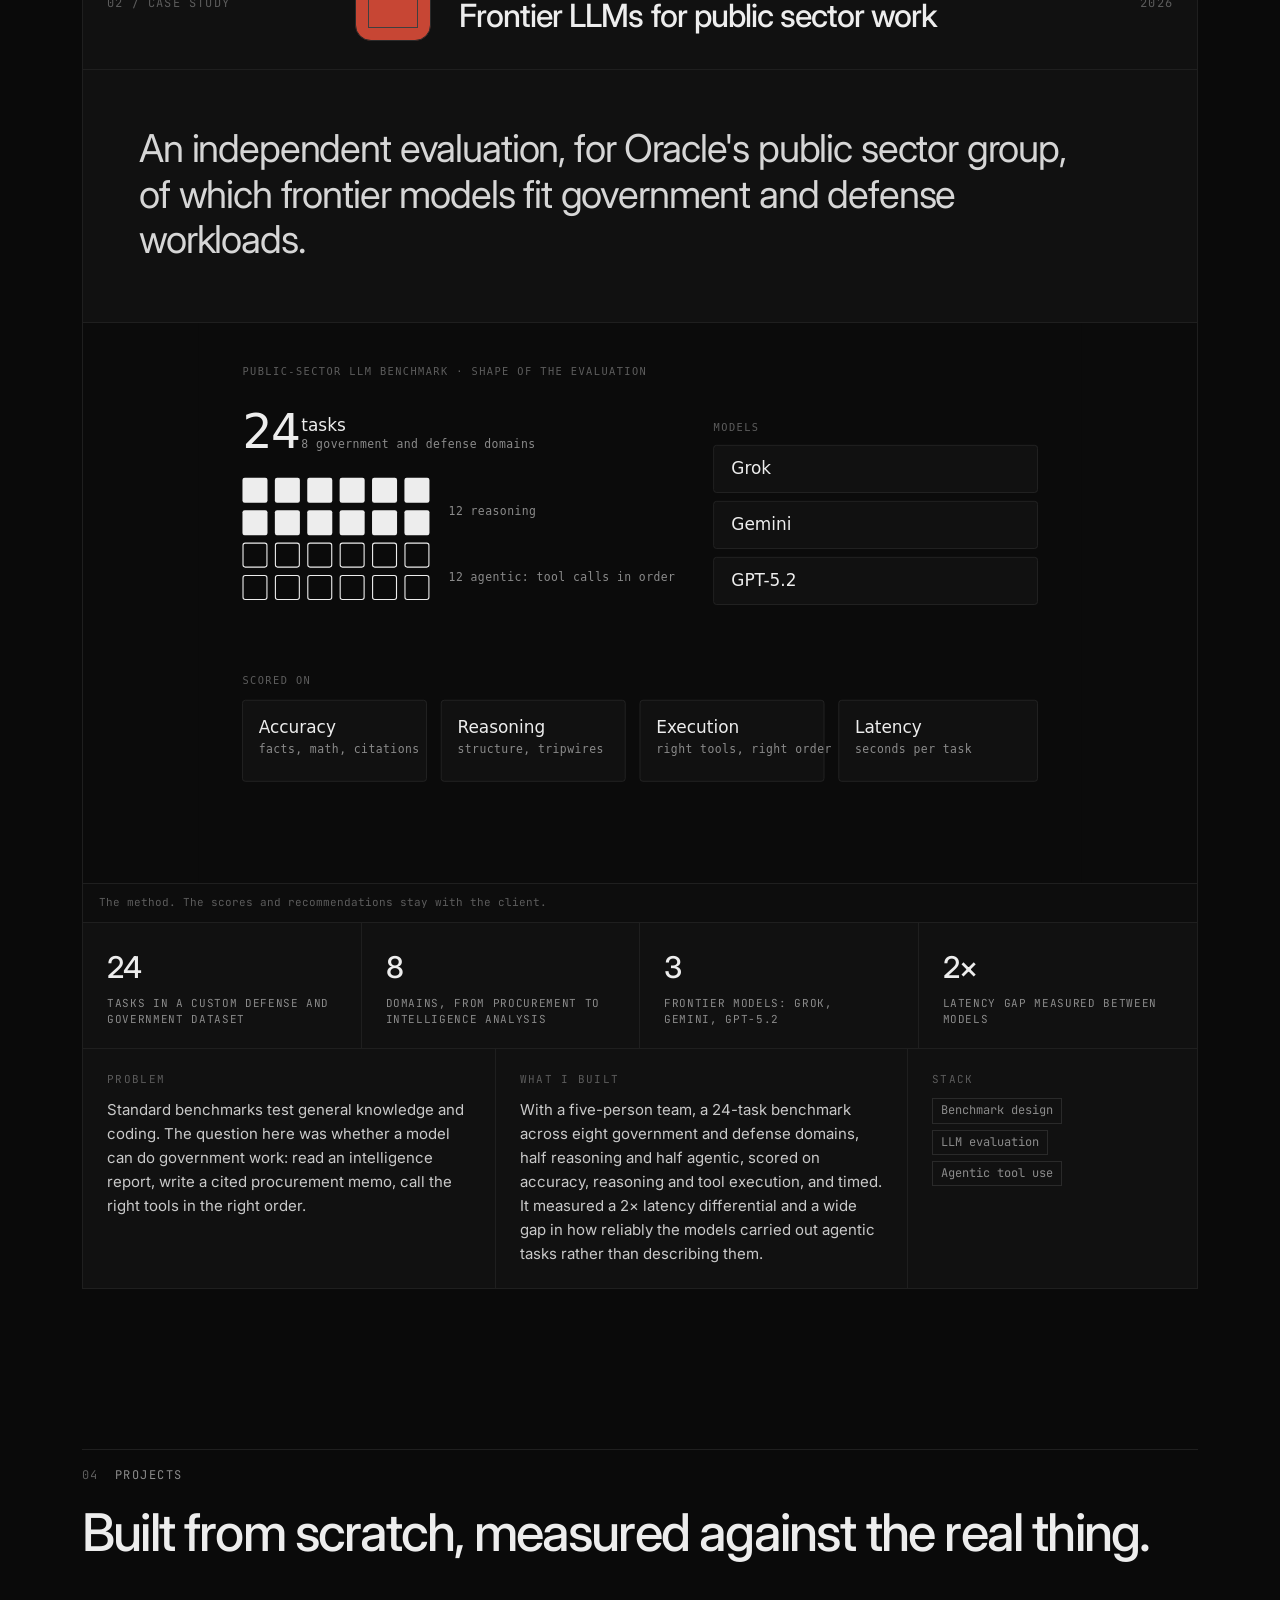
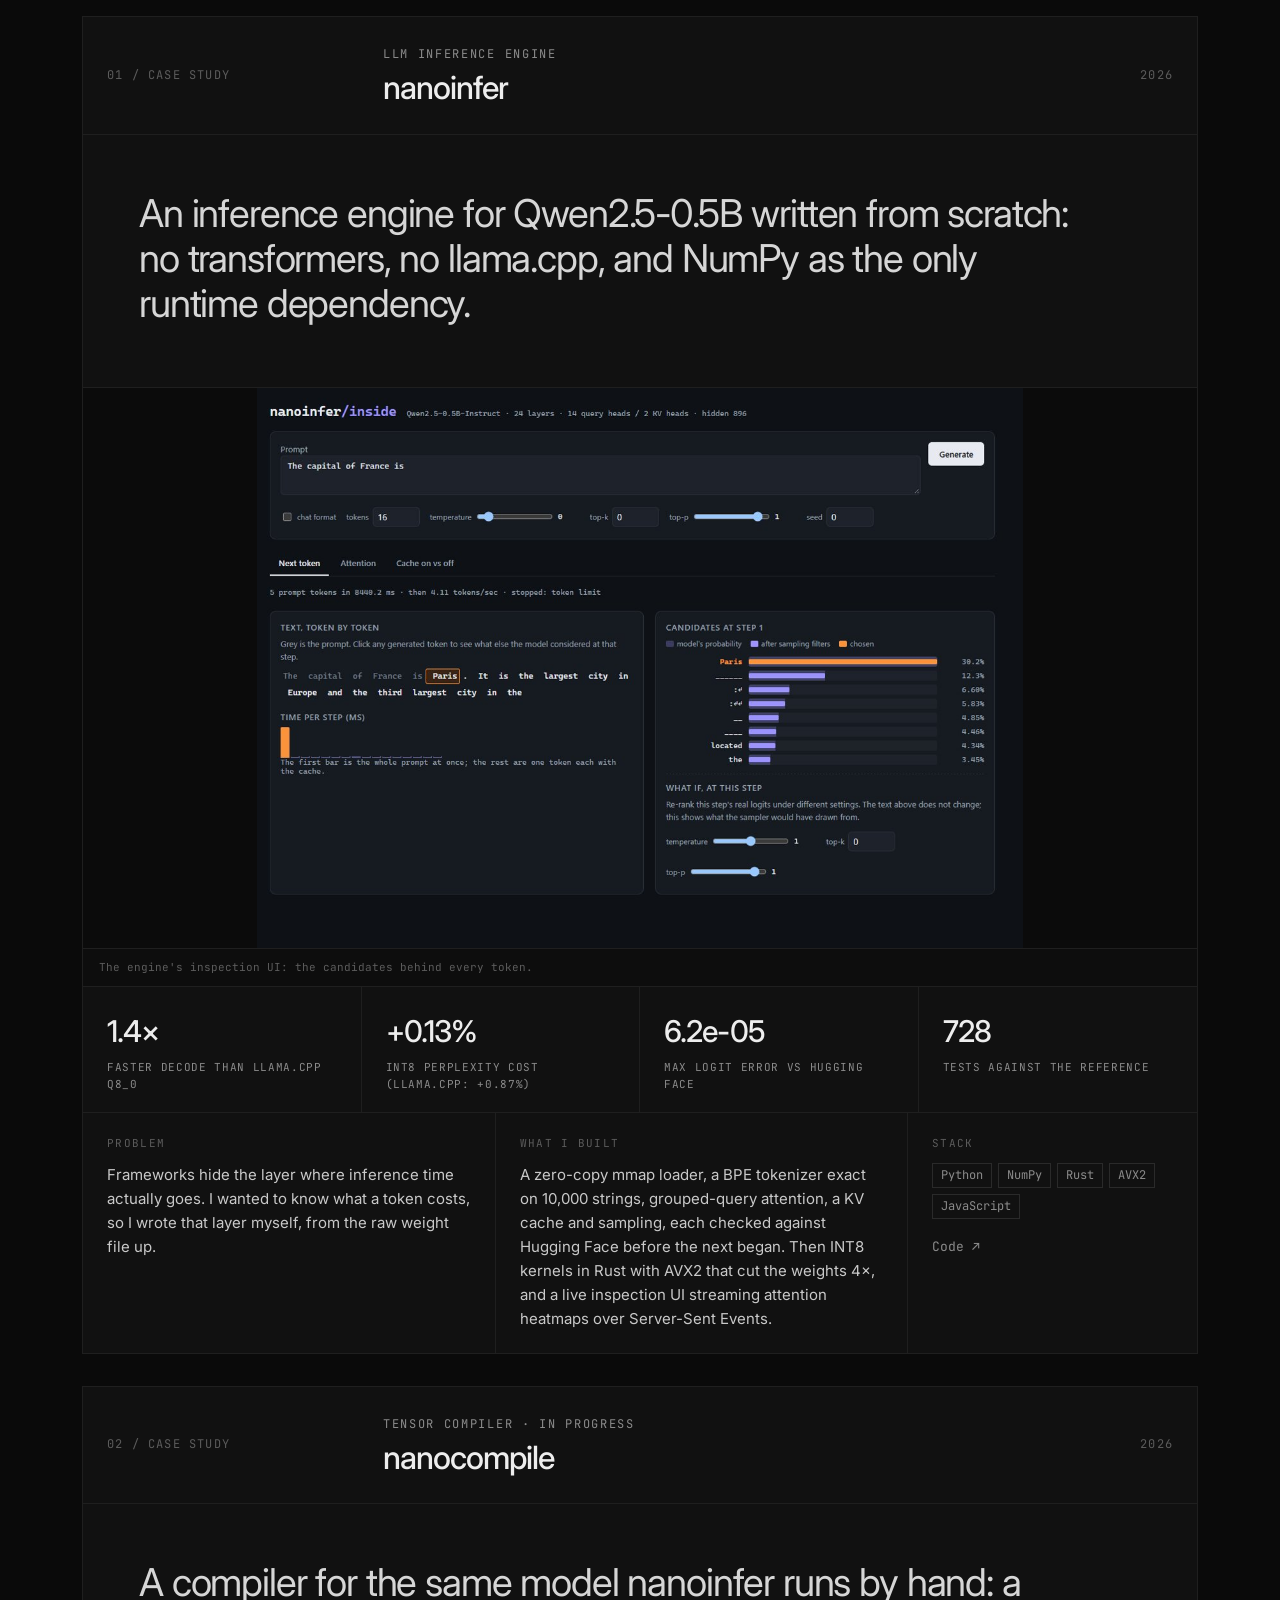
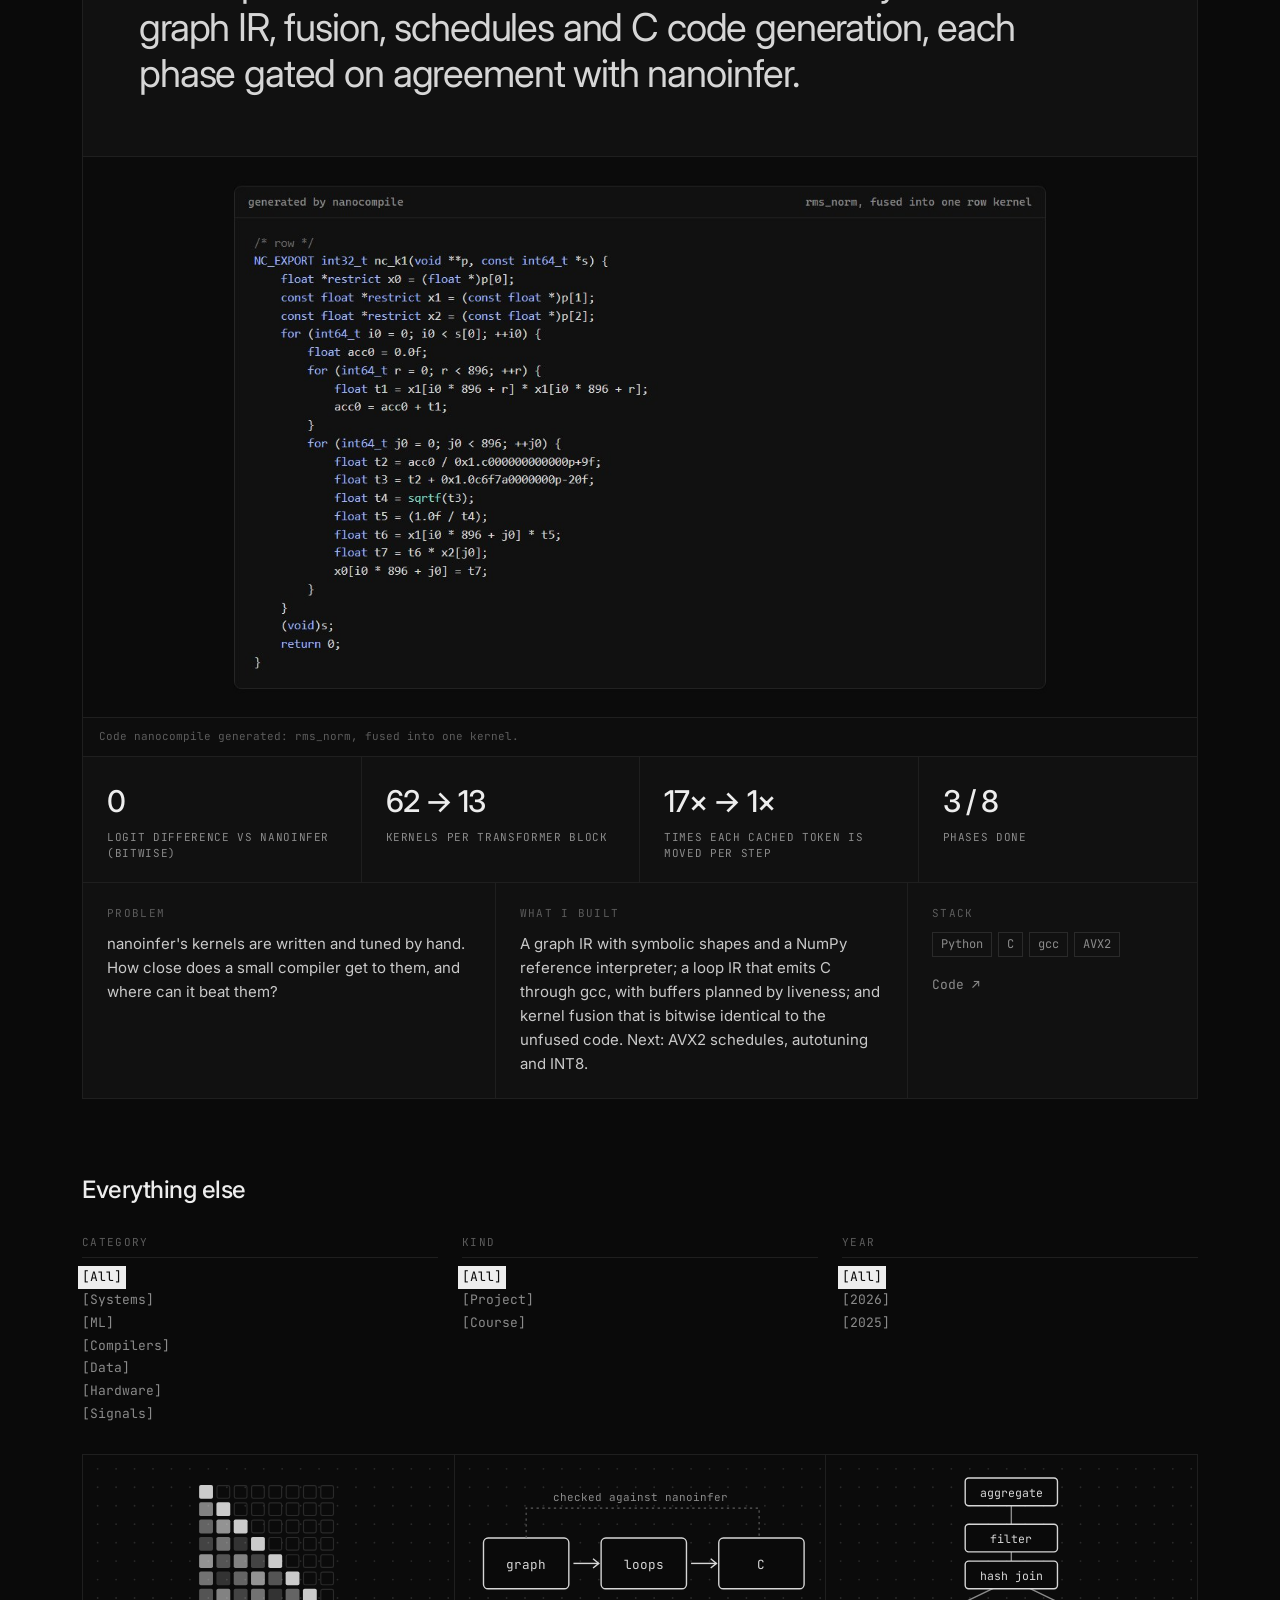
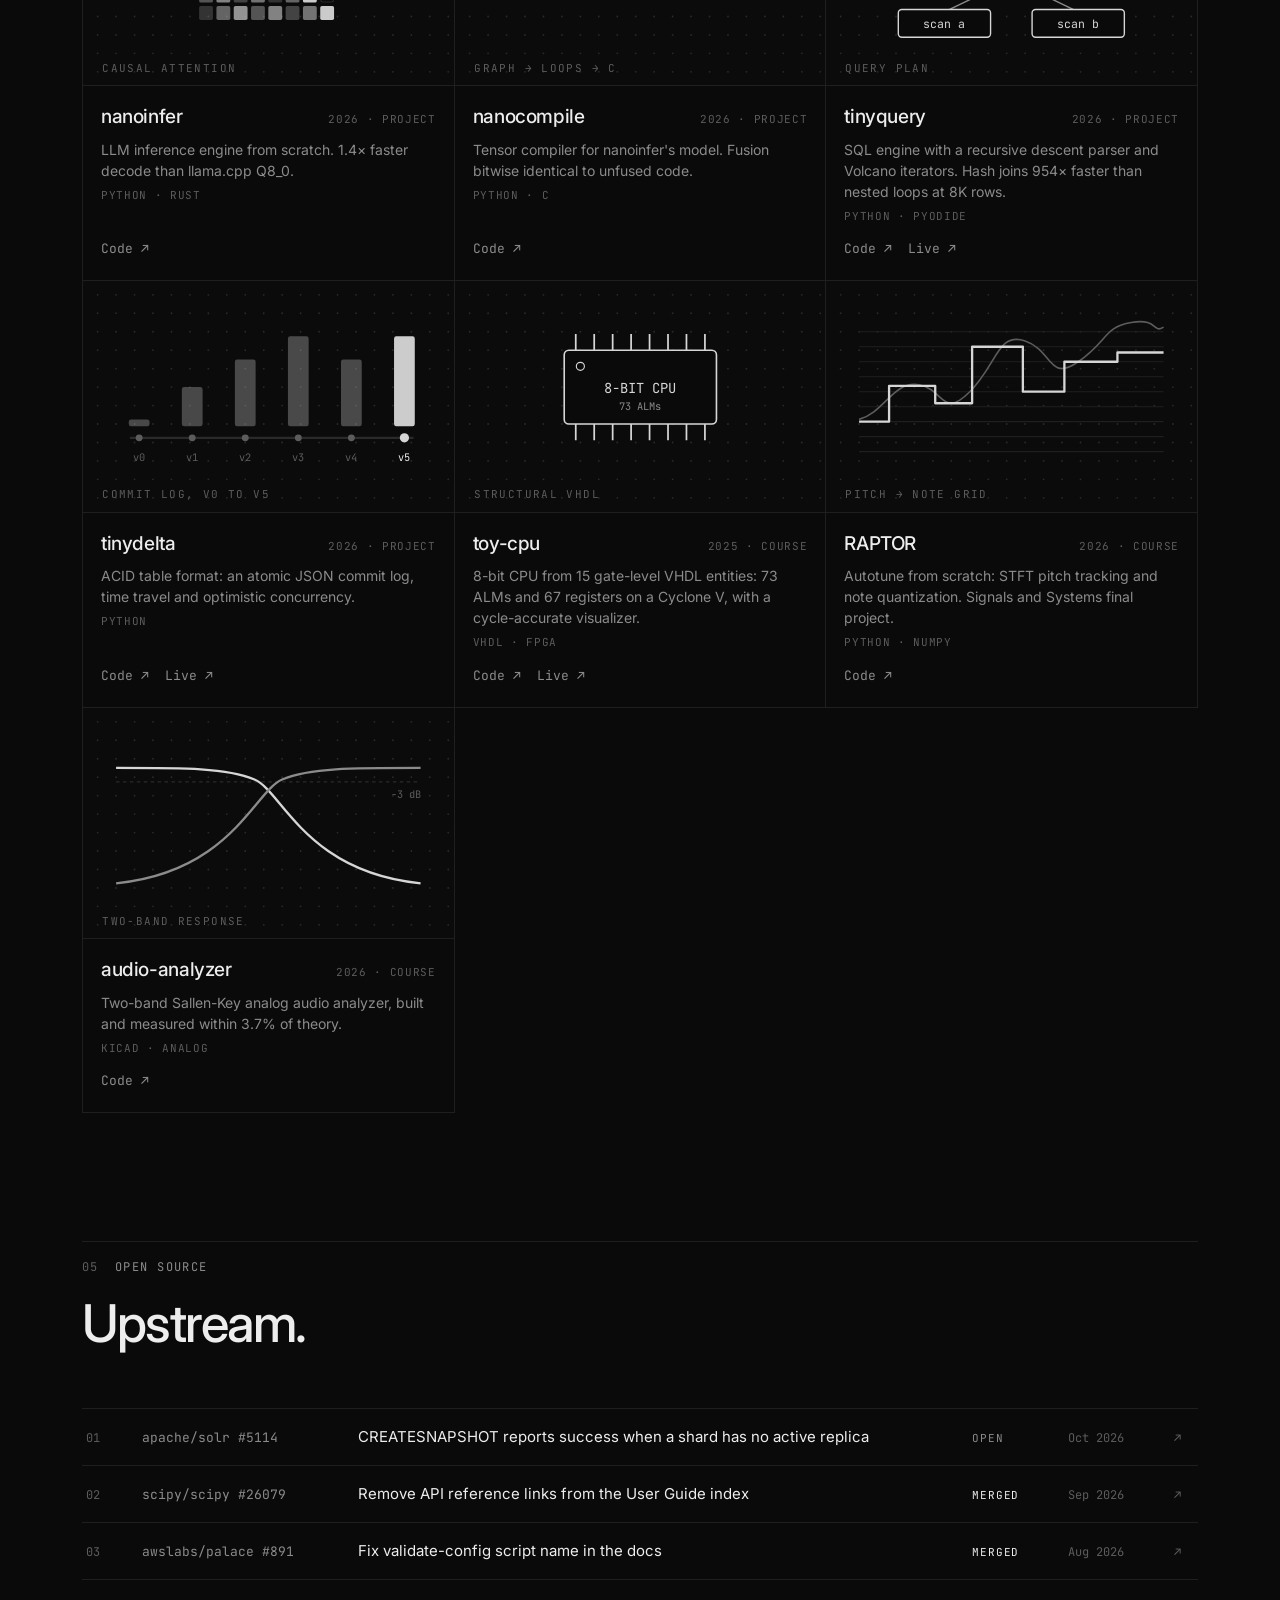
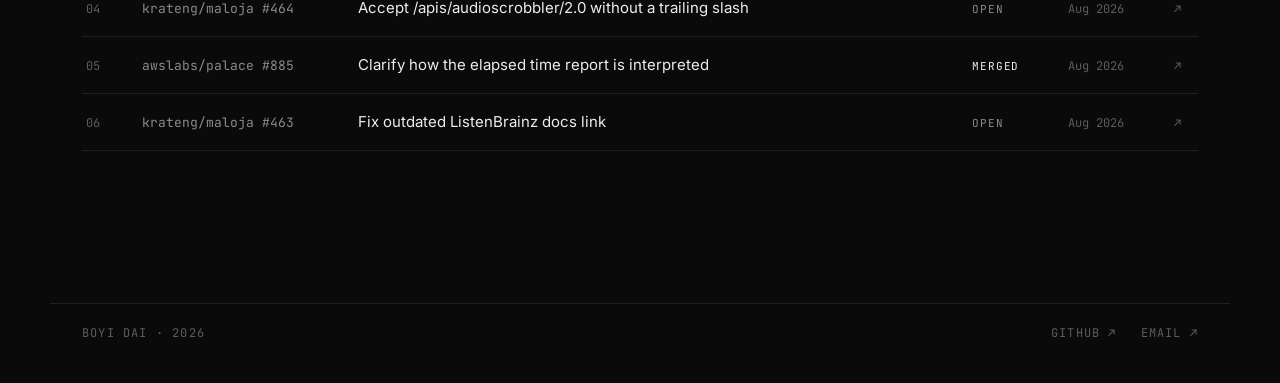
==== commit 376a68a1: "Go monochrome, add the Oracle contract, and rework the hero and About The hero gets a dot field that" ====
--- a/index.html
+++ b/index.html
@@ -24,21 +24,27 @@
   </header>
 
   <main id="top">
-    <section class="hero wrap">
-      <div class="hero-text">
-        <p class="kicker" id="kicker"></p>
-        <h1 id="headline"></h1>
-        <div class="hero-actions">
-          <a class="button" href="#work">View my work <span aria-hidden="true">↓</span></a>
-          <span class="email" id="hero-email"></span>
+    <div class="hero-shell">
+      <canvas class="hero-dots" id="dots" aria-hidden="true"></canvas>
+      <section class="hero wrap">
+        <div class="hero-grid">
+          <div class="hero-text">
+            <p class="kicker" id="kicker"></p>
+            <h1 id="headline"></h1>
+            <div class="hero-actions">
+              <a class="button" href="#work">View my work <span aria-hidden="true">↓</span></a>
+              <span class="email" id="hero-email"></span>
+            </div>
+          </div>
+          <aside class="now" id="signal" aria-label="Current signal" aria-live="polite"></aside>
         </div>
-      </div>
-      <aside class="now" id="signal" aria-label="Current signal" aria-live="polite"></aside>
-    </section>
+        <dl class="hero-stats" id="hero-stats"></dl>
+      </section>
+    </div>
 
     <section class="section wrap" id="about">
       <div class="section-head"><span class="num">01</span><span class="label">About</span></div>
-      <div class="about" id="about-body"></div>
+      <div class="bento" id="about-body"></div>
     </section>
 
     <section class="section wrap" id="experience">
--- a/styles.css
+++ b/styles.css
@@ -6,7 +6,7 @@
   --text: #ededed;
   --muted: #8b8b8b;
   --dim: #5c5c5c;
-  --accent: #6b8cff;
+  --accent: #ededed;
   --sans: "Inter", system-ui, -apple-system, "Segoe UI", Helvetica, Arial, sans-serif;
   --mono: "JetBrains Mono", ui-monospace, "Cascadia Code", Consolas, monospace;
   --max: 1180px;
@@ -44,11 +44,45 @@
 
 /* -- hero ----------------------------------------------------------------- */
 
+.hero-shell { position: relative; overflow: hidden; border-bottom: 1px solid var(--line); }
+.hero-dots {
+  position: absolute; inset: 0; width: 100%; height: 100%; pointer-events: none;
+  -webkit-mask-image: radial-gradient(120% 90% at 50% 30%, #000 40%, transparent 100%);
+          mask-image: radial-gradient(120% 90% at 50% 30%, #000 40%, transparent 100%);
+}
 .hero {
+  position: relative;
   min-height: min(calc(100vh - 64px), 860px);
-  display: grid; grid-template-columns: minmax(0, 1fr) 340px; gap: 64px;
-  align-items: center; padding-top: 40px; padding-bottom: 80px;
-}
+  display: flex; flex-direction: column; justify-content: center;
+  padding-top: 40px; padding-bottom: 0;
+}
+.hero-grid {
+  flex: 1; display: grid; grid-template-columns: minmax(0, 1fr) 340px; gap: 64px;
+  align-items: center; padding-bottom: 56px;
+}
+.kicker::before {
+  content: ""; display: inline-block; width: 6px; height: 6px; border-radius: 50%;
+  background: var(--text); margin-right: 12px; vertical-align: 2px;
+  box-shadow: 0 0 0 0 rgba(237, 237, 237, .5); animation: pulse 2.4s ease-out infinite;
+}
+@keyframes pulse { 70% { box-shadow: 0 0 0 8px rgba(237, 237, 237, 0); } 100% { box-shadow: 0 0 0 0 rgba(237, 237, 237, 0); } }
+h1 .w { display: inline-block; opacity: 0; transform: translateY(.35em); filter: blur(6px);
+  animation: rise .9s cubic-bezier(.2, .7, .2, 1) forwards; animation-delay: calc(var(--i) * 70ms + 80ms); }
+@keyframes rise { to { opacity: 1; transform: none; filter: none; } }
+.hero-actions, .now { animation: fade 1s ease .7s both; }
+@keyframes fade { from { opacity: 0; transform: translateY(8px); } }
+@media (prefers-reduced-motion: reduce) {
+  h1 .w, .hero-actions, .now { animation: none; opacity: 1; transform: none; filter: none; }
+  .kicker::before { animation: none; }
+}
+.hero-stats {
+  display: grid; grid-template-columns: repeat(4, minmax(0, 1fr)); margin: 0;
+  border-top: 1px solid var(--line);
+}
+.hero-stats div { padding: 22px 24px 26px 0; }
+.hero-stats div + div { padding-left: 24px; border-left: 1px solid var(--line); }
+.hero-stats dt { font-size: clamp(24px, 2.6vw, 34px); font-weight: 500; letter-spacing: -0.03em; line-height: 1.1; font-variant-numeric: tabular-nums; }
+.hero-stats dd { margin: 6px 0 0; font-family: var(--mono); font-size: 11px; color: var(--dim); letter-spacing: .08em; text-transform: uppercase; }
 .kicker { color: var(--muted); font-size: 12px; letter-spacing: .12em; text-transform: uppercase; margin: 0 0 28px; }
 h1 {
   font-size: clamp(44px, 7.2vw, 92px); line-height: 1.02; letter-spacing: -0.045em;
@@ -212,13 +246,45 @@
 
 /* -- about ---------------------------------------------------------------- */
 
-.about { display: grid; grid-template-columns: minmax(0, 1.4fr) minmax(0, 1fr); gap: 64px; margin-top: 32px; }
-.about-lead { font-size: clamp(26px, 3vw, 36px); font-weight: 500; letter-spacing: -0.03em; line-height: 1.15; margin: 0 0 24px; }
-.about p { color: #c9c9c9; margin: 0 0 16px; }
-.facts { display: grid; gap: 28px; align-content: start; }
-.fact h4 { font-family: var(--mono); font-size: 11px; font-weight: 400; color: var(--dim); letter-spacing: .12em; text-transform: uppercase; margin: 0 0 8px; border-bottom: 1px solid var(--line); padding-bottom: 6px; }
-.fact p { margin: 0; color: var(--text); }
-.fact .sub { color: var(--muted); font-size: 14px; }
+.bento { display: grid; grid-template-columns: repeat(6, minmax(0, 1fr)); gap: 12px; margin-top: 32px; }
+.card {
+  position: relative; overflow: hidden; border: 1px solid var(--line-2); background: var(--surface);
+  border-radius: 6px; padding: 26px; transition: border-color .2s;
+}
+.card::before {
+  content: ""; position: absolute; inset: 0; pointer-events: none; opacity: 0; transition: opacity .3s;
+  background: radial-gradient(360px circle at var(--mx, 50%) var(--my, 50%), rgba(255, 255, 255, .06), transparent 70%);
+}
+.card:hover { border-color: #3a3a3a; }
+.card:hover::before { opacity: 1; }
+.card h4 { font-family: var(--mono); font-size: 11px; font-weight: 400; color: var(--dim); letter-spacing: .12em; text-transform: uppercase; margin: 0 0 18px; }
+.card p { margin: 0 0 14px; color: #c9c9c9; }
+.card p:last-child { margin-bottom: 0; }
+.card-intro { grid-column: span 4; grid-row: span 2; display: flex; flex-direction: column; }
+.card-intro .statement { font-size: clamp(28px, 3.4vw, 46px); font-weight: 500; letter-spacing: -0.035em; line-height: 1.08; color: var(--text); margin: 0 0 auto; padding-bottom: 36px; }
+.card-intro .statement span { color: var(--dim); }
+.card-intro .bio { max-width: 640px; }
+.card-school, .card-numbers { grid-column: span 2; }
+.card-half { grid-column: span 3; }
+.card .school-name { font-size: 20px; font-weight: 500; letter-spacing: -0.02em; color: var(--text); margin-bottom: 4px; }
+.card .sub { color: var(--muted); font-size: 14px; }
+.progress { margin-top: 22px; }
+.progress-bar { height: 4px; background: var(--line-2); border-radius: 2px; overflow: hidden; }
+.progress-bar i { display: block; height: 100%; background: var(--text); width: 0; transition: width 1.4s cubic-bezier(.2, .7, .2, 1) .2s; }
+.in .progress-bar i { width: var(--w); }
+.progress-meta { display: flex; justify-content: space-between; font-family: var(--mono); font-size: 11px; color: var(--dim); margin-top: 8px; letter-spacing: .04em; }
+.numbers { display: grid; grid-template-columns: 1fr 1fr; gap: 18px 12px; }
+.numbers b { display: block; font-size: 30px; font-weight: 500; letter-spacing: -0.03em; line-height: 1; margin-bottom: 6px; }
+.numbers span { font-family: var(--mono); font-size: 11px; color: var(--dim); letter-spacing: .06em; text-transform: uppercase; }
+.chips { display: flex; flex-wrap: wrap; gap: 6px; }
+.chips span { font-family: var(--mono); font-size: 12px; color: #c9c9c9; border: 1px solid var(--line-2); border-radius: 3px; padding: 4px 9px; transition: border-color .15s, color .15s; }
+.chips span:hover { border-color: var(--muted); color: var(--text); }
+.chips.dim span { color: var(--muted); }
+.chips + h4 { margin-top: 22px; }
+.rows { list-style: none; margin: 0; padding: 0; }
+.rows li { display: grid; grid-template-columns: 28px minmax(0, 1fr) auto; gap: 12px; padding: 10px 0; border-top: 1px solid var(--line); font-size: 14px; color: #c9c9c9; }
+.rows li:first-child { border-top: 0; padding-top: 0; }
+.rows .n, .rows .r { font-family: var(--mono); font-size: 11px; color: var(--dim); padding-top: 3px; }
 
 /* -- footer --------------------------------------------------------------- */
 
@@ -243,7 +309,8 @@
   .wrap { padding: 0 20px; }
   .nav { padding: 14px 20px; }
   .nav nav a:not(.keep) { display: none; }
-  .hero { grid-template-columns: 1fr; min-height: auto; gap: 40px; padding-top: 48px; }
+  .hero { min-height: auto; padding-top: 48px; }
+  .hero-grid { grid-template-columns: 1fr; gap: 40px; padding-bottom: 40px; }
   .case-main { grid-template-columns: 1fr; }
   .case-head { grid-template-columns: auto minmax(0, 1fr); gap: 16px; }
   .case-label, .case-year { display: none; }
@@ -263,6 +330,10 @@
   .xp-company { font-size: 20px; }
   .prs .n, .prs .date, .prs .arrow { display: none; }
   .prs .title { grid-column: 1 / -1; }
-  .about { grid-template-columns: 1fr; gap: 40px; }
+  .bento { grid-template-columns: 1fr; }
+  .card-intro, .card-school, .card-numbers, .card-half { grid-column: auto; grid-row: auto; }
+  .hero-stats { grid-template-columns: 1fr 1fr; }
+  .hero-stats div:nth-child(3) { padding-left: 0; border-left: 0; }
+  .hero-stats div:nth-child(n+3) { border-top: 1px solid var(--line); }
   .section { padding-top: 72px; }
 }
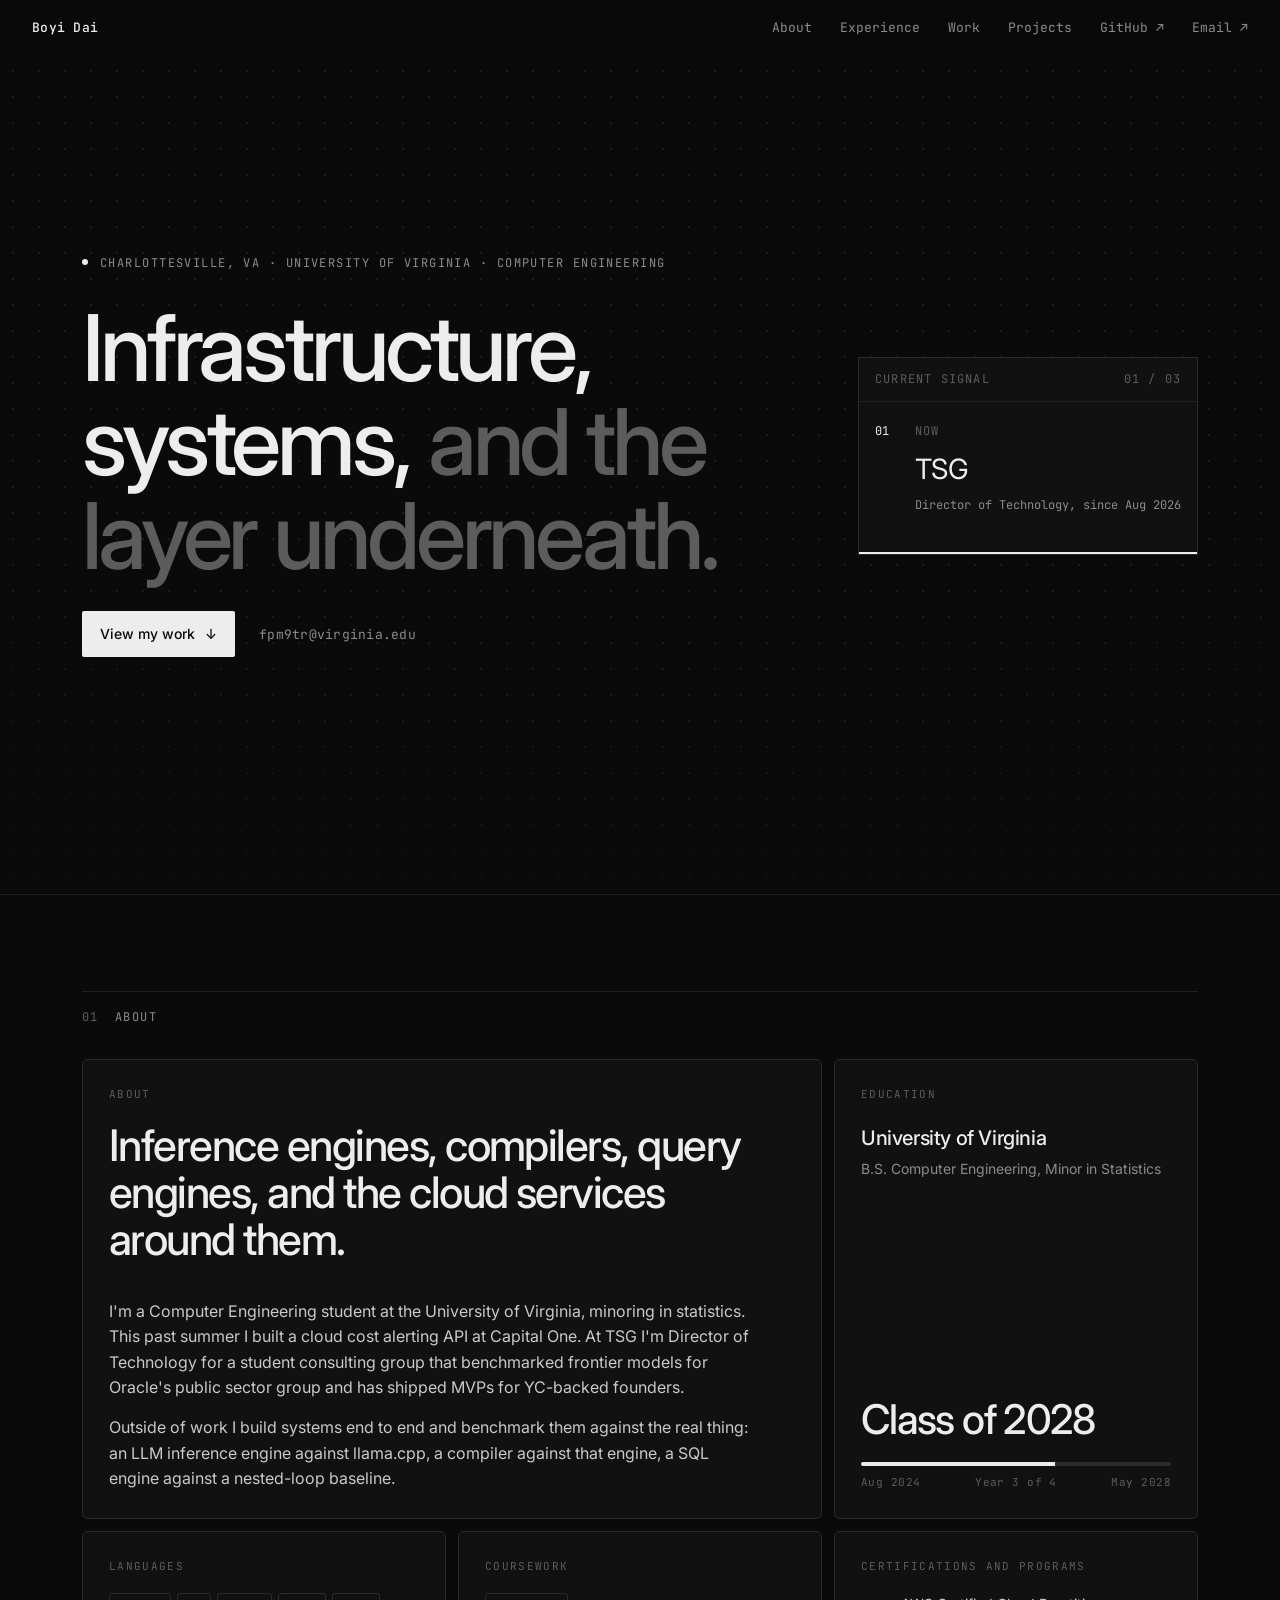
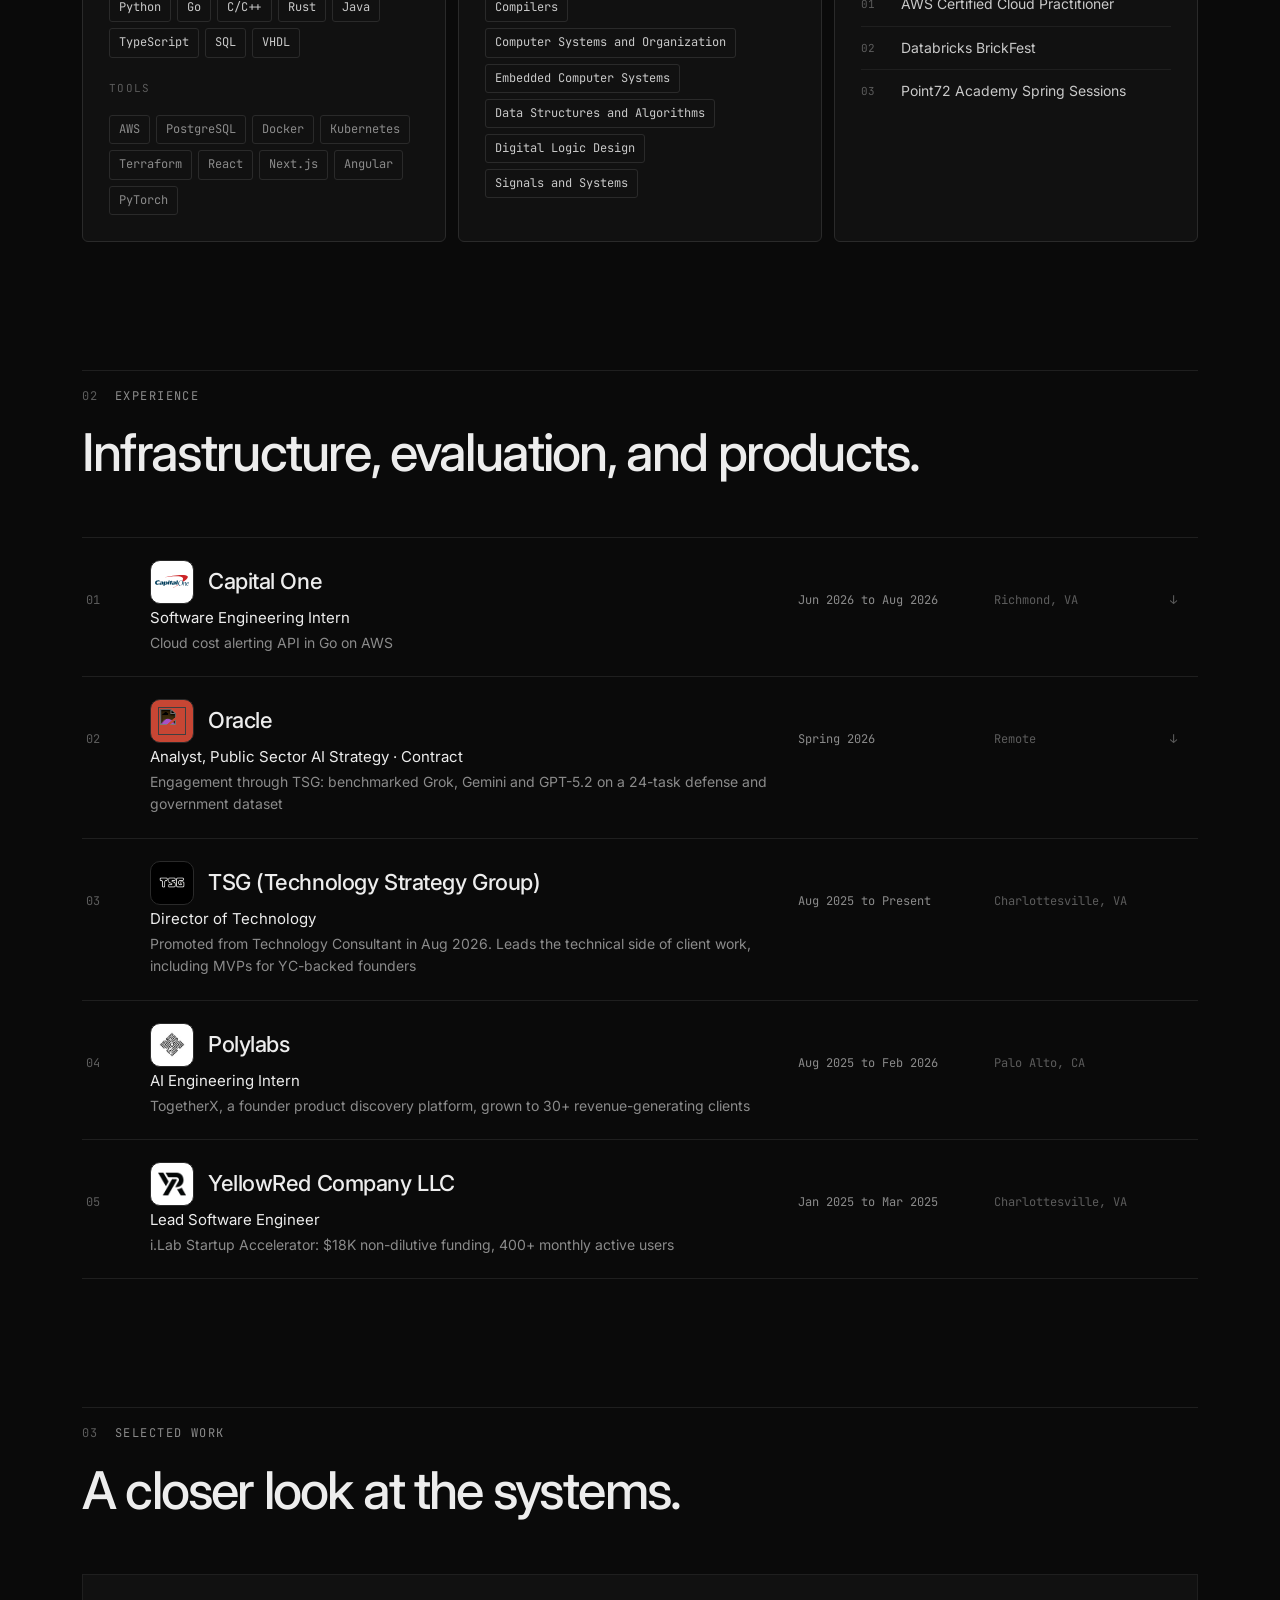
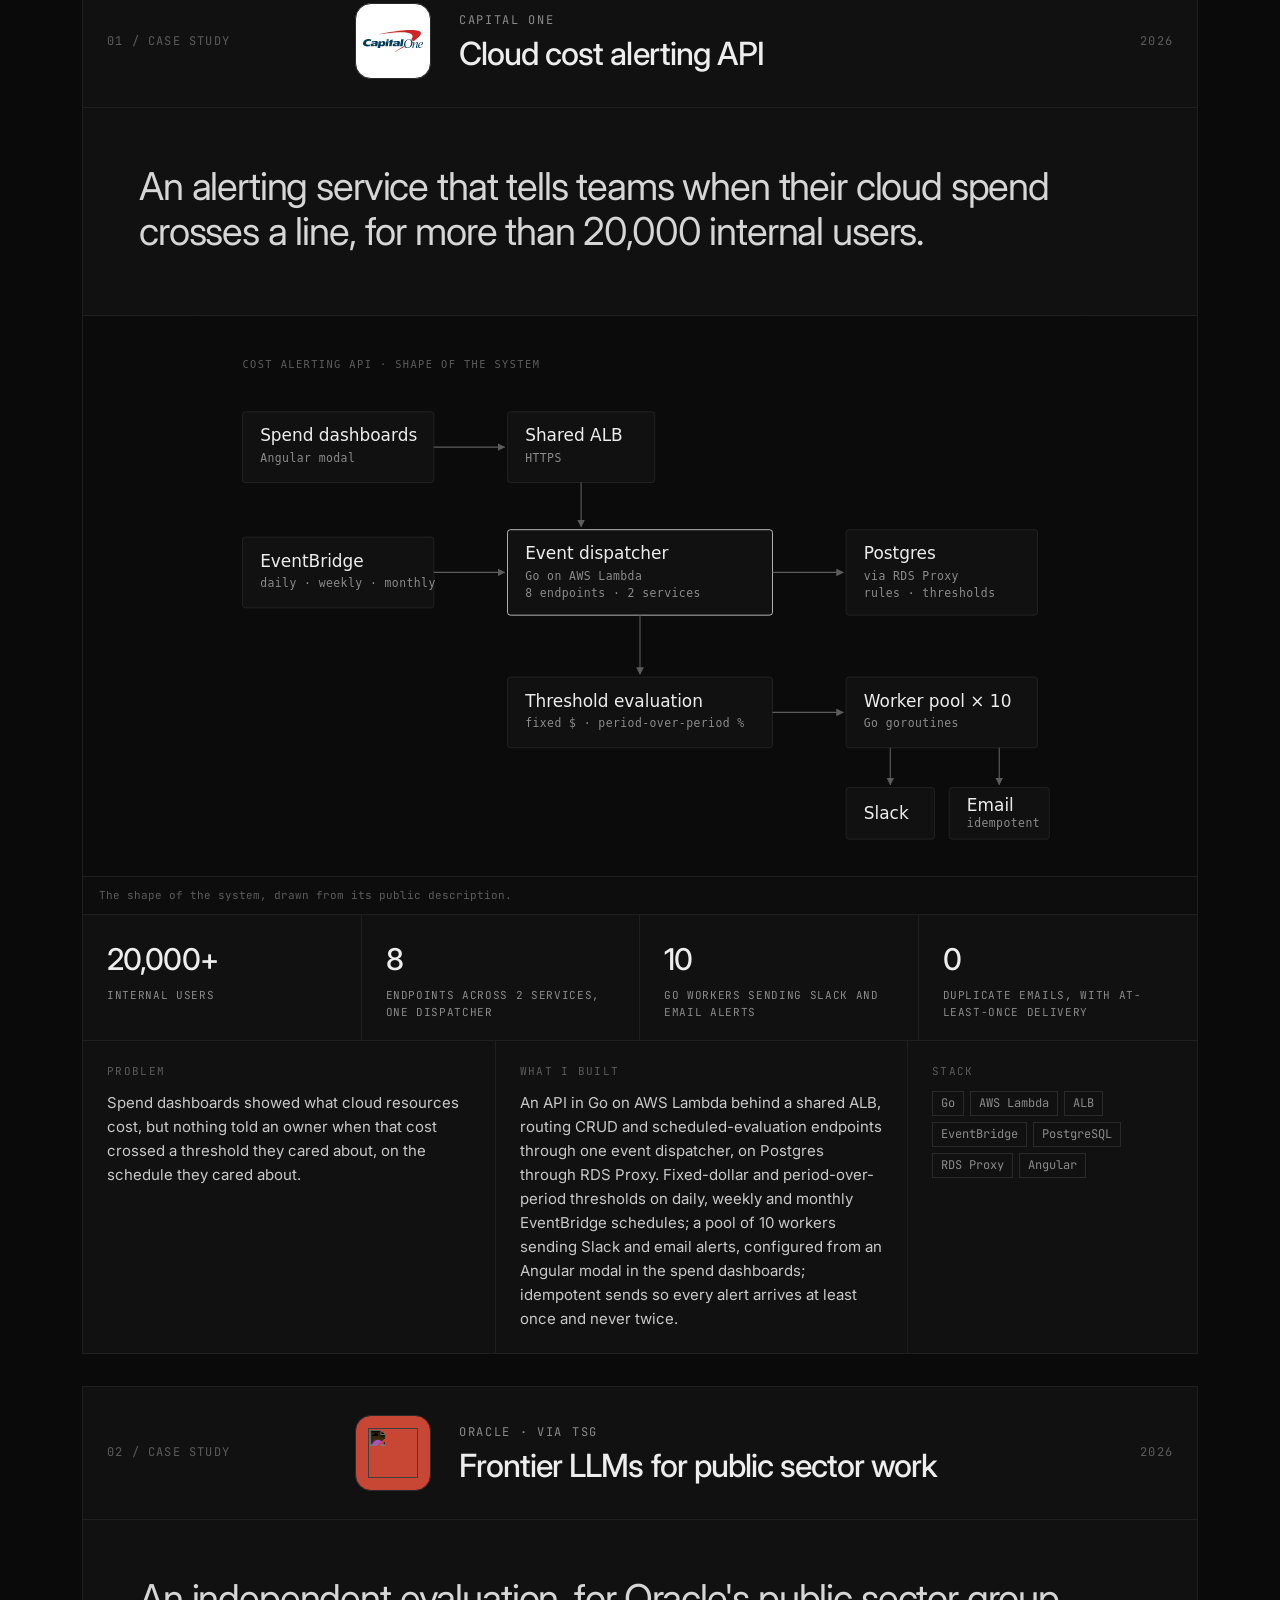
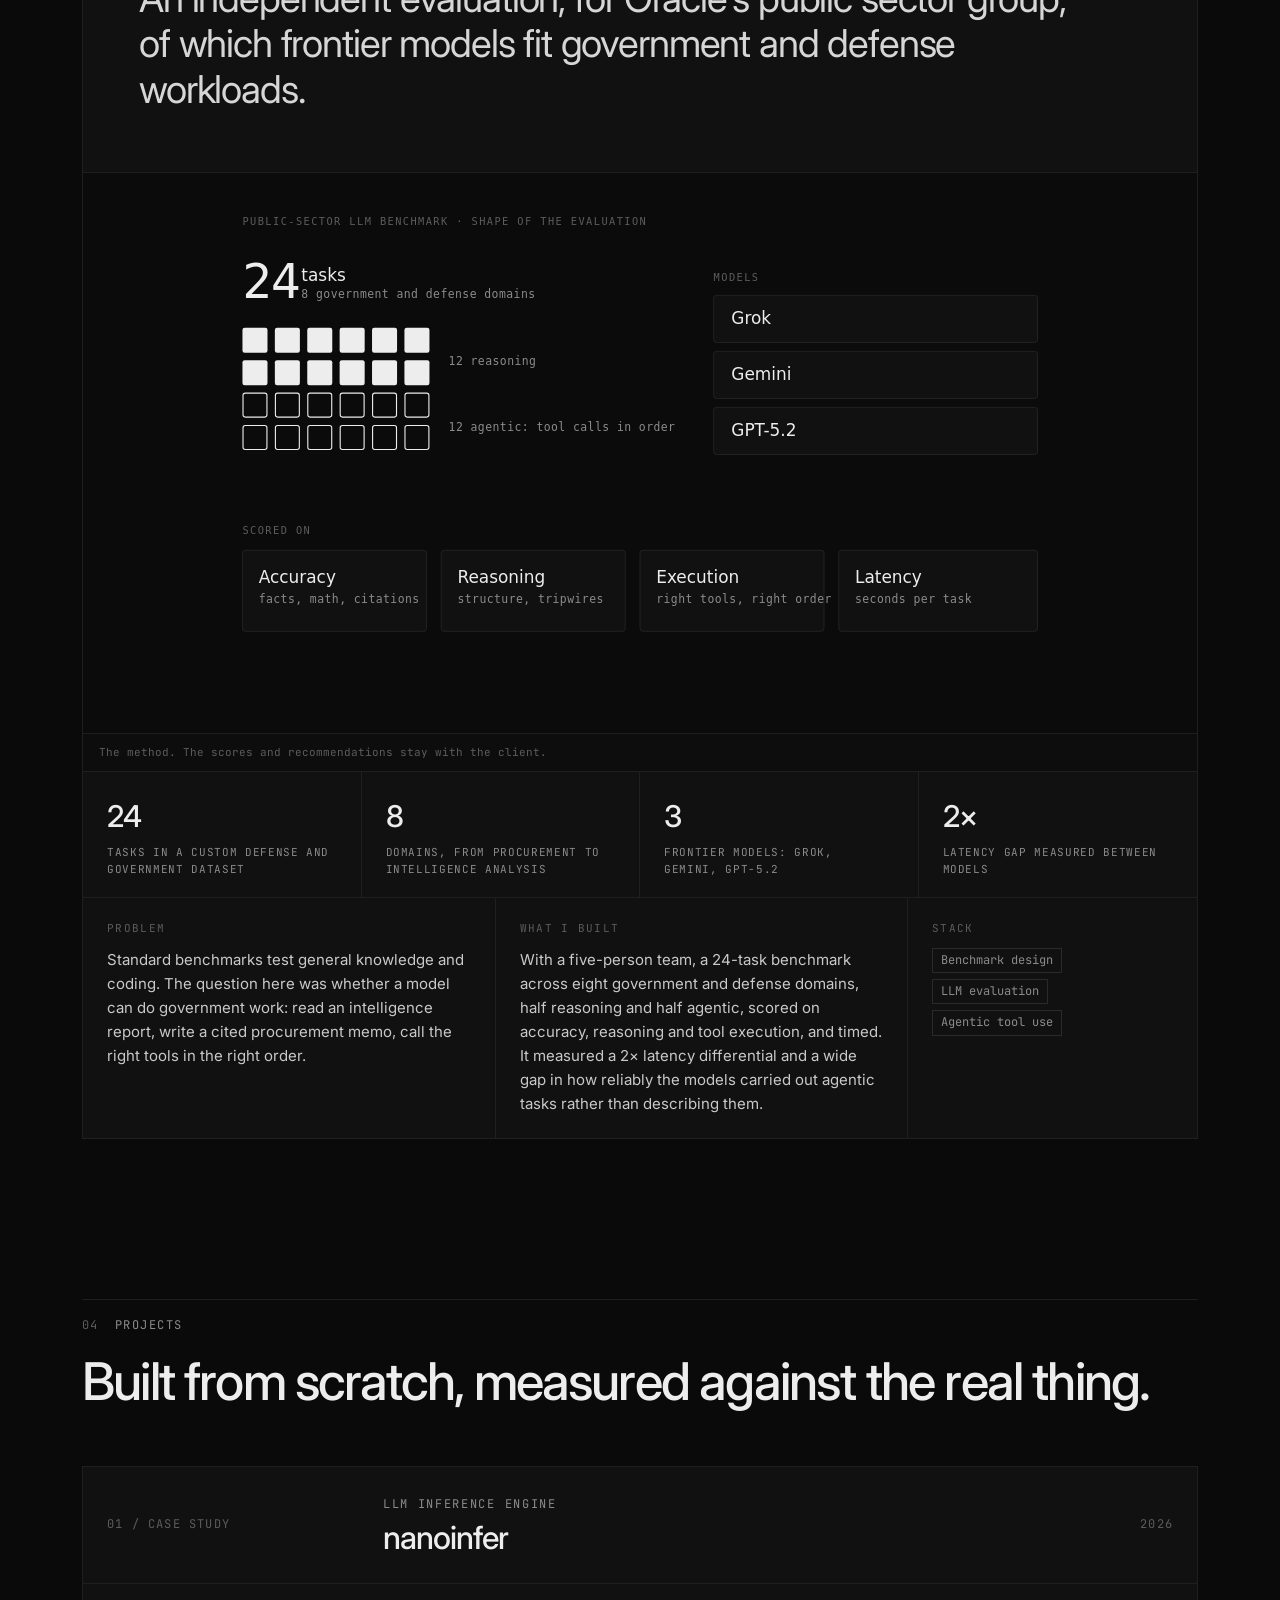
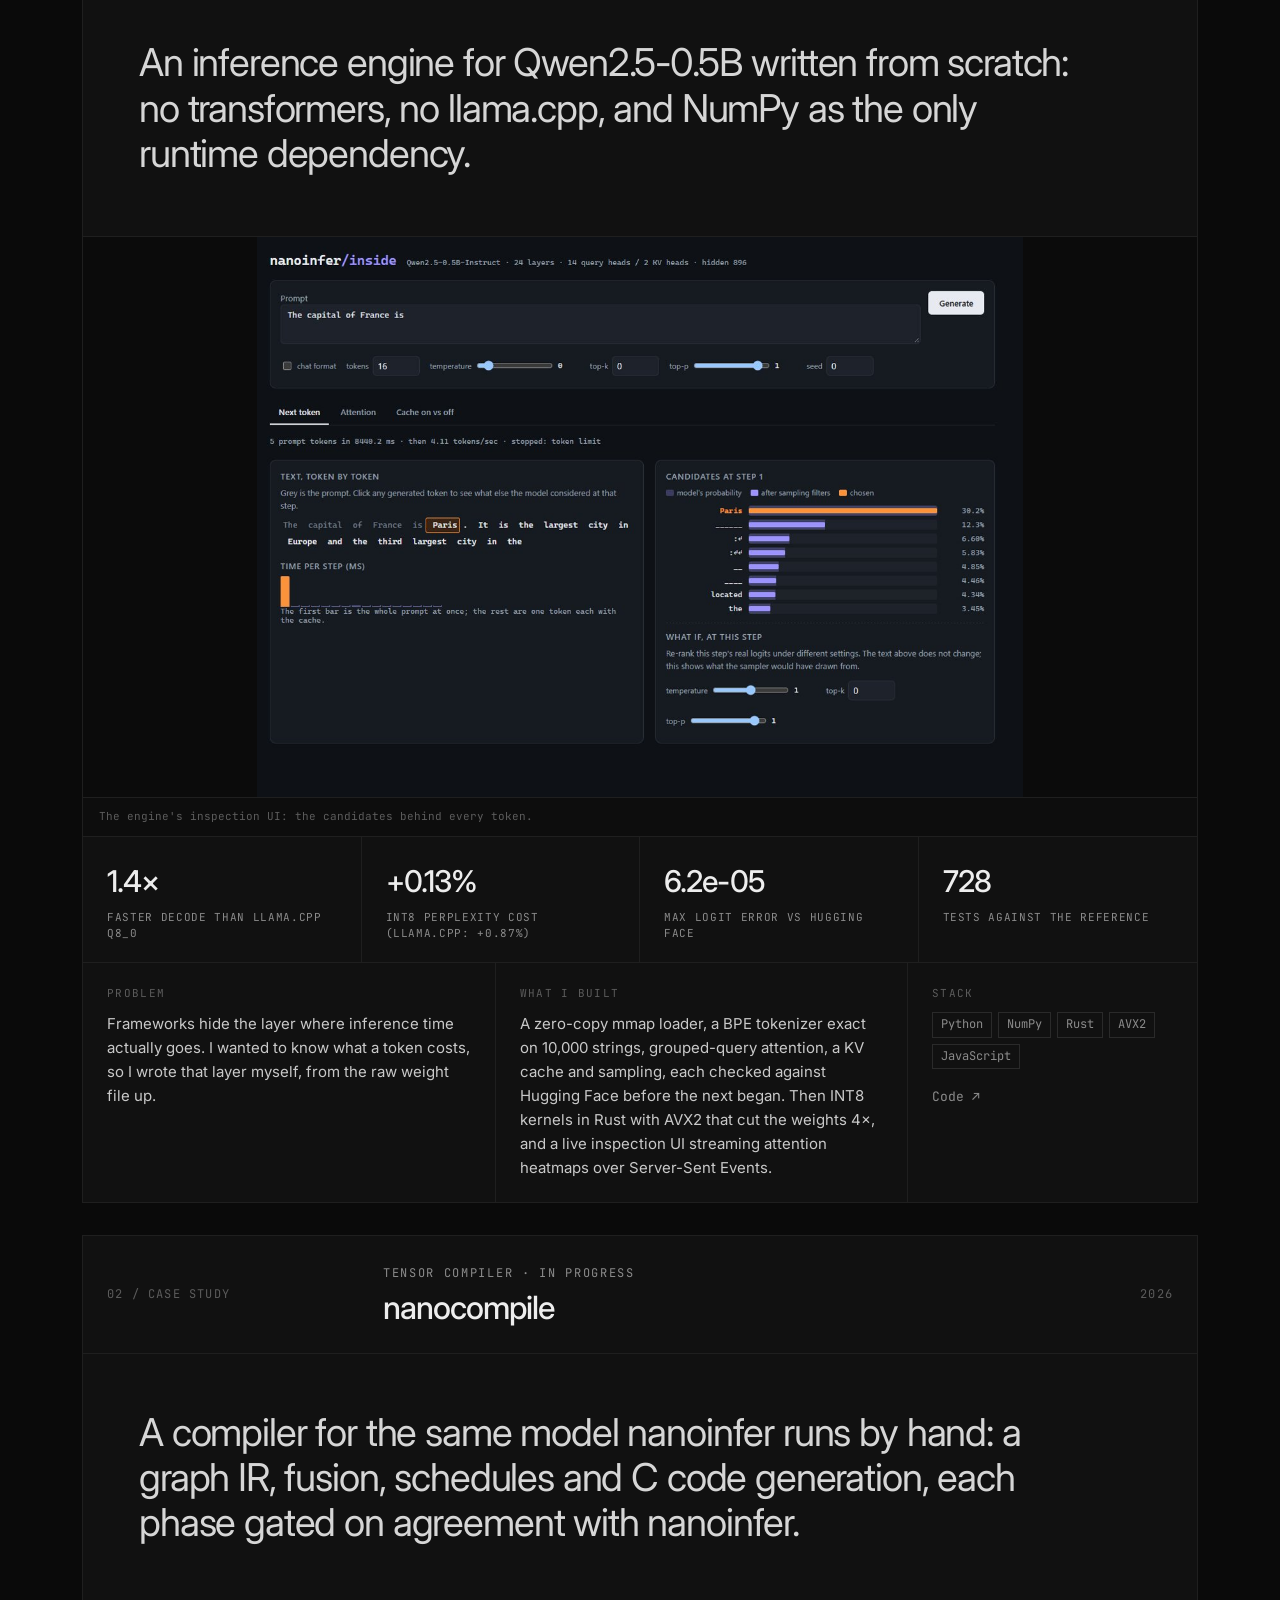
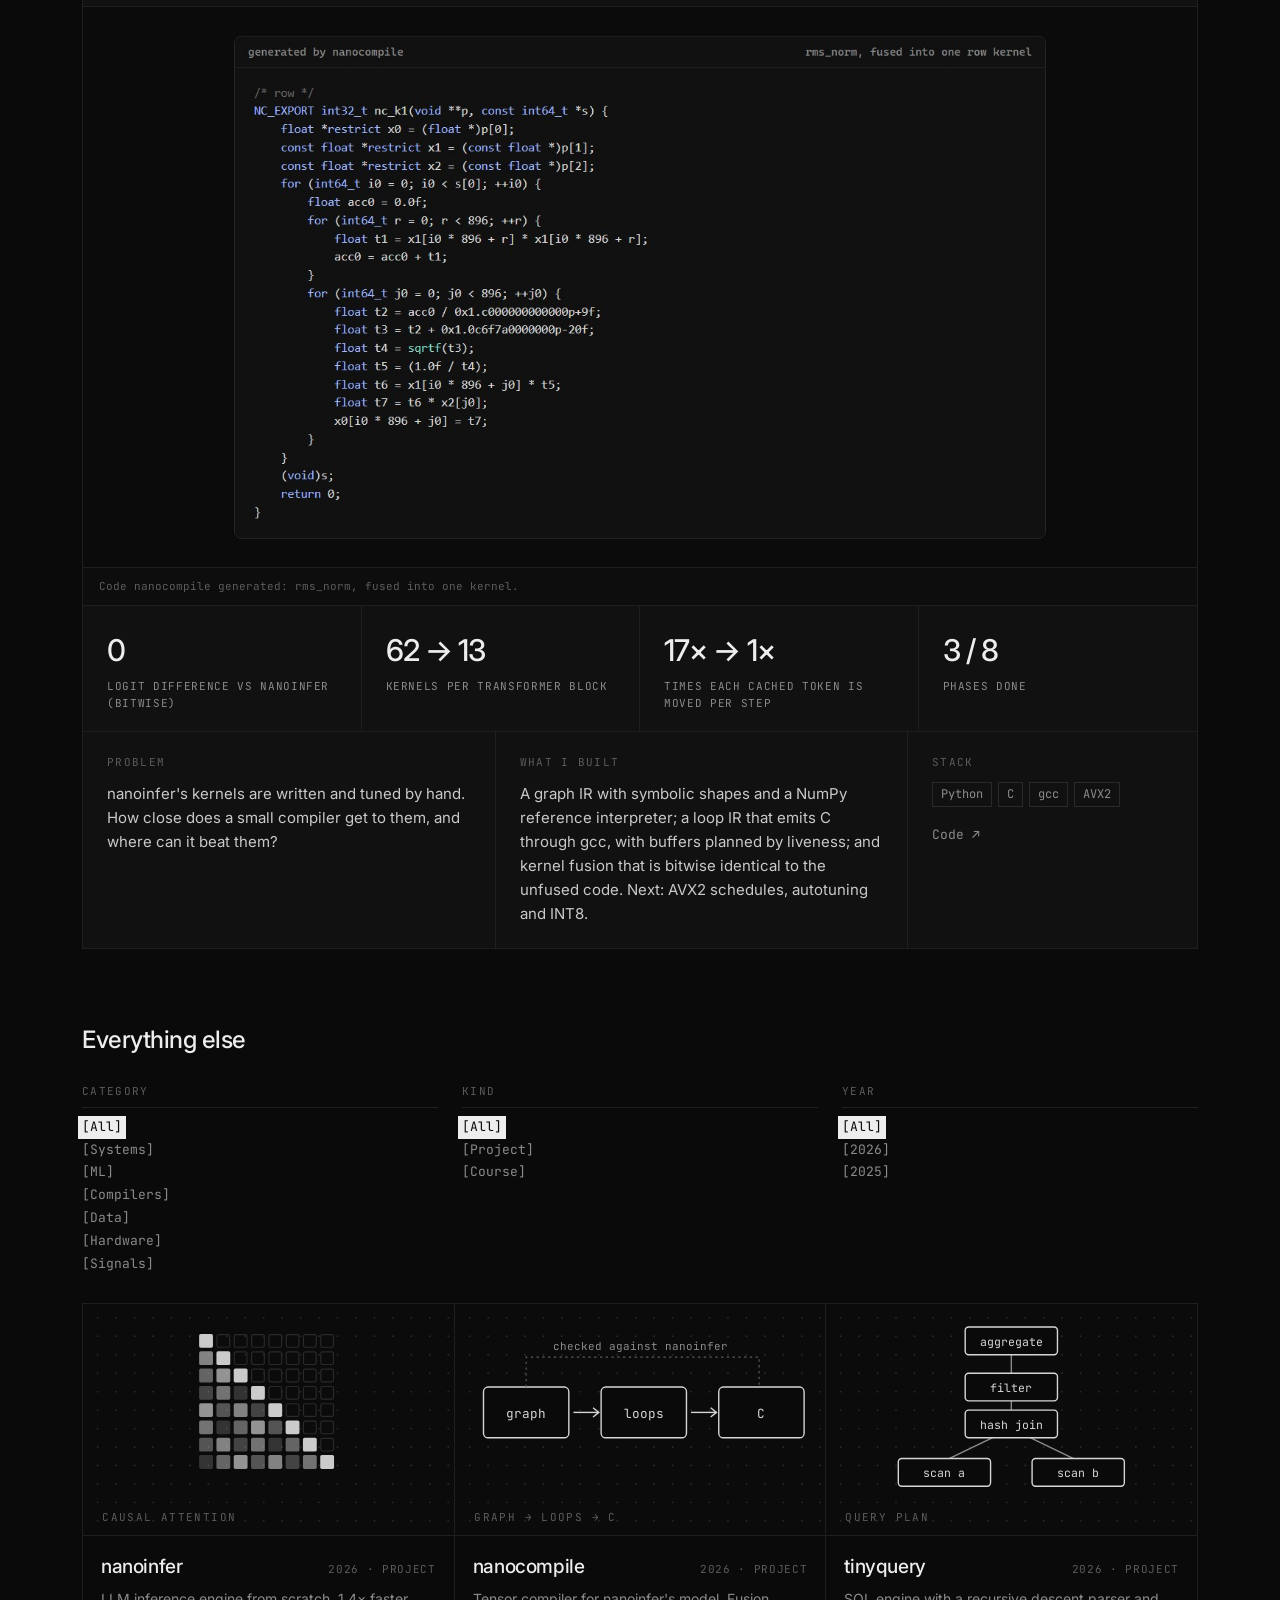
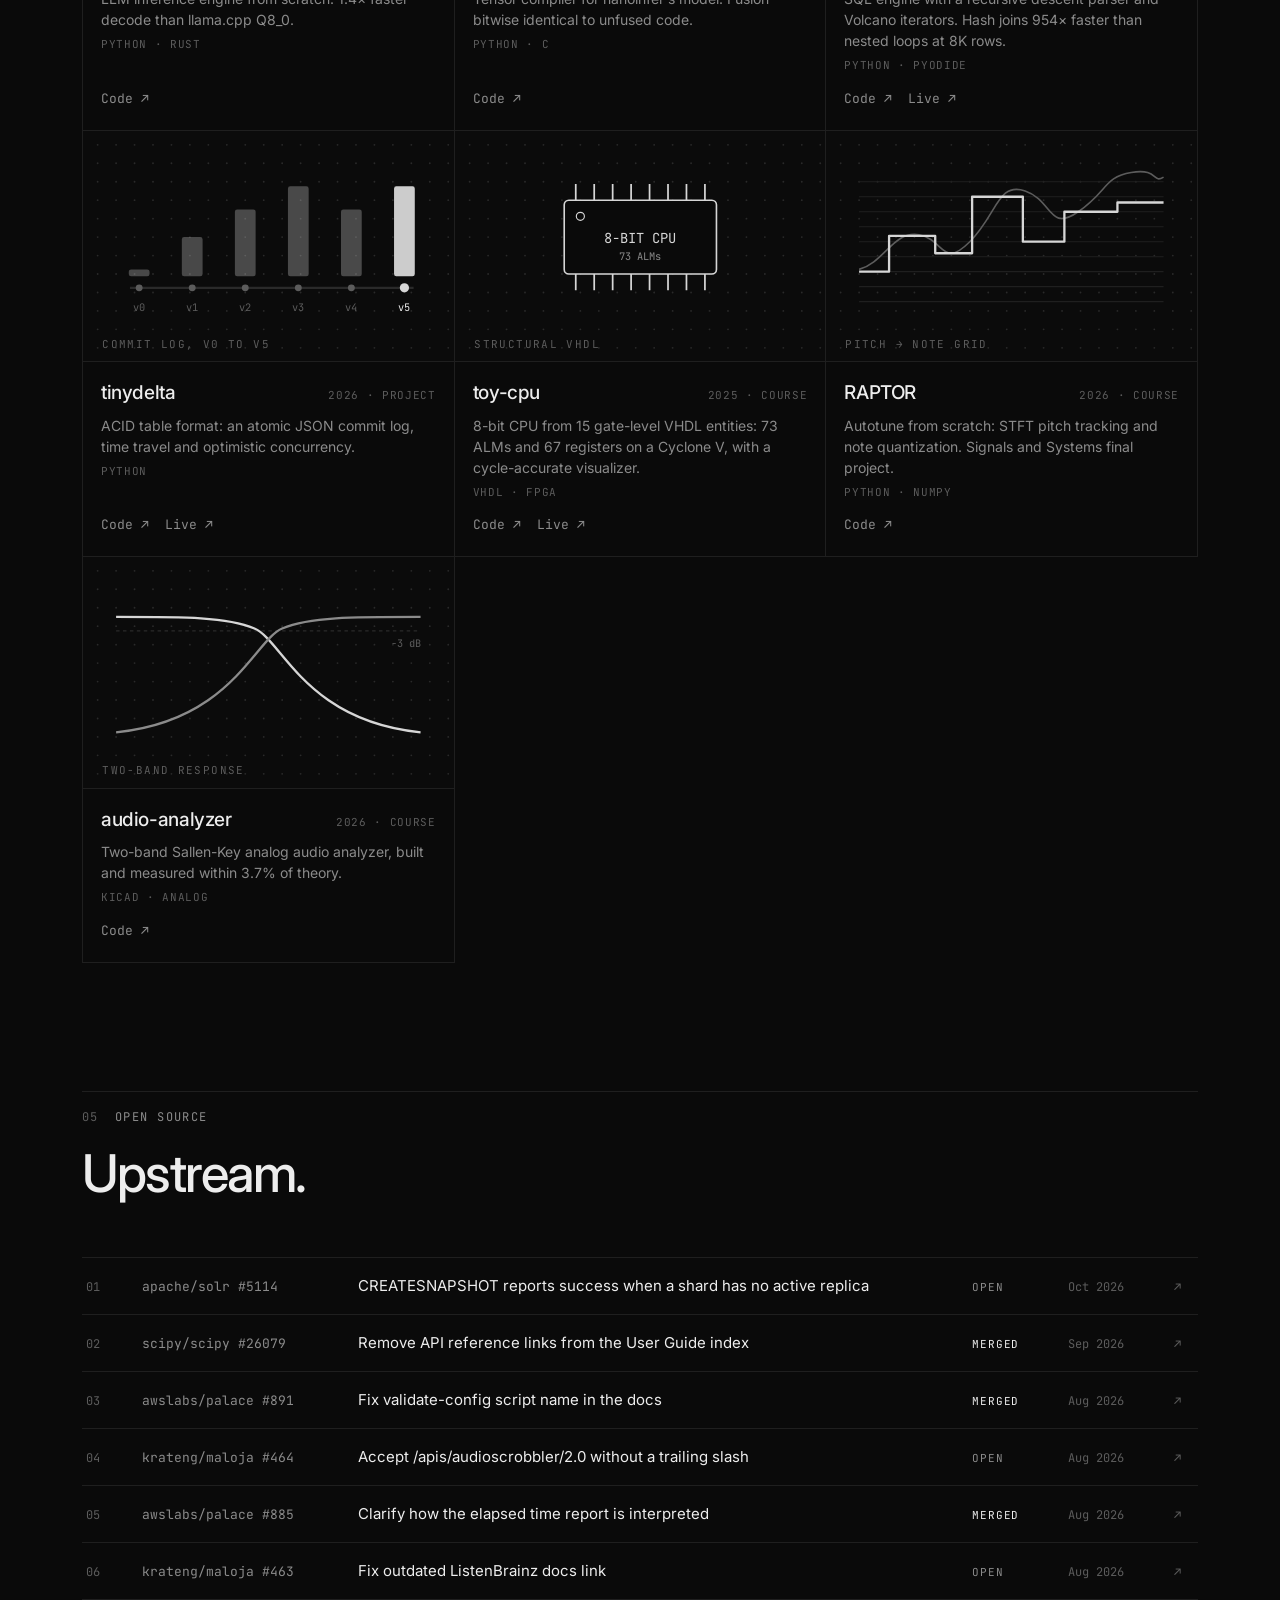
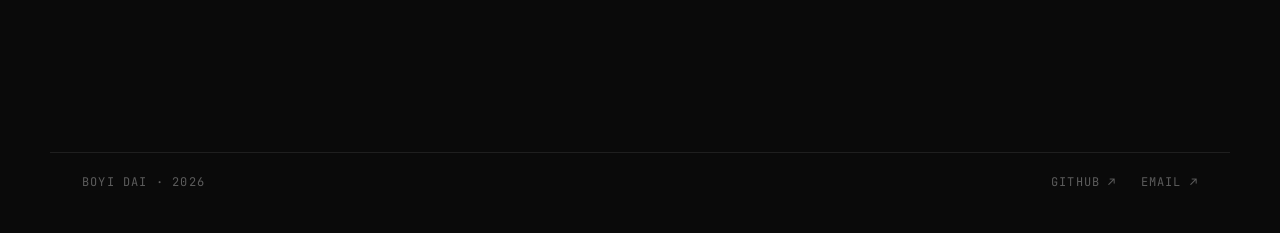
==== commit ae50de7e: "Show the email plainly and trim the hero stats and two About cards" ====
--- a/index.html
+++ b/index.html
@@ -38,7 +38,6 @@
           </div>
           <aside class="now" id="signal" aria-label="Current signal" aria-live="polite"></aside>
         </div>
-        <dl class="hero-stats" id="hero-stats"></dl>
       </section>
     </div>
 
--- a/styles.css
+++ b/styles.css
@@ -58,7 +58,7 @@
 }
 .hero-grid {
   flex: 1; display: grid; grid-template-columns: minmax(0, 1fr) 340px; gap: 64px;
-  align-items: center; padding-bottom: 56px;
+  align-items: center; padding-bottom: 80px;
 }
 .kicker::before {
   content: ""; display: inline-block; width: 6px; height: 6px; border-radius: 50%;
@@ -75,14 +75,6 @@
   h1 .w, .hero-actions, .now { animation: none; opacity: 1; transform: none; filter: none; }
   .kicker::before { animation: none; }
 }
-.hero-stats {
-  display: grid; grid-template-columns: repeat(4, minmax(0, 1fr)); margin: 0;
-  border-top: 1px solid var(--line);
-}
-.hero-stats div { padding: 22px 24px 26px 0; }
-.hero-stats div + div { padding-left: 24px; border-left: 1px solid var(--line); }
-.hero-stats dt { font-size: clamp(24px, 2.6vw, 34px); font-weight: 500; letter-spacing: -0.03em; line-height: 1.1; font-variant-numeric: tabular-nums; }
-.hero-stats dd { margin: 6px 0 0; font-family: var(--mono); font-size: 11px; color: var(--dim); letter-spacing: .08em; text-transform: uppercase; }
 .kicker { color: var(--muted); font-size: 12px; letter-spacing: .12em; text-transform: uppercase; margin: 0 0 28px; }
 h1 {
   font-size: clamp(44px, 7.2vw, 92px); line-height: 1.02; letter-spacing: -0.045em;
@@ -260,12 +252,13 @@
 .card h4 { font-family: var(--mono); font-size: 11px; font-weight: 400; color: var(--dim); letter-spacing: .12em; text-transform: uppercase; margin: 0 0 18px; }
 .card p { margin: 0 0 14px; color: #c9c9c9; }
 .card p:last-child { margin-bottom: 0; }
-.card-intro { grid-column: span 4; grid-row: span 2; display: flex; flex-direction: column; }
+.card-intro { grid-column: span 4; display: flex; flex-direction: column; }
 .card-intro .statement { font-size: clamp(28px, 3.4vw, 46px); font-weight: 500; letter-spacing: -0.035em; line-height: 1.08; color: var(--text); margin: 0 0 auto; padding-bottom: 36px; }
 .card-intro .statement span { color: var(--dim); }
 .card-intro .bio { max-width: 640px; }
-.card-school, .card-numbers { grid-column: span 2; }
-.card-half { grid-column: span 3; }
+.card-school, .card-third { grid-column: span 2; }
+.card-school { display: flex; flex-direction: column; }
+.card .class-of { font-size: clamp(34px, 3.2vw, 46px); font-weight: 500; letter-spacing: -0.04em; line-height: 1; color: var(--text); white-space: nowrap; margin: auto 0 0; padding-top: 32px; }
 .card .school-name { font-size: 20px; font-weight: 500; letter-spacing: -0.02em; color: var(--text); margin-bottom: 4px; }
 .card .sub { color: var(--muted); font-size: 14px; }
 .progress { margin-top: 22px; }
@@ -273,9 +266,6 @@
 .progress-bar i { display: block; height: 100%; background: var(--text); width: 0; transition: width 1.4s cubic-bezier(.2, .7, .2, 1) .2s; }
 .in .progress-bar i { width: var(--w); }
 .progress-meta { display: flex; justify-content: space-between; font-family: var(--mono); font-size: 11px; color: var(--dim); margin-top: 8px; letter-spacing: .04em; }
-.numbers { display: grid; grid-template-columns: 1fr 1fr; gap: 18px 12px; }
-.numbers b { display: block; font-size: 30px; font-weight: 500; letter-spacing: -0.03em; line-height: 1; margin-bottom: 6px; }
-.numbers span { font-family: var(--mono); font-size: 11px; color: var(--dim); letter-spacing: .06em; text-transform: uppercase; }
 .chips { display: flex; flex-wrap: wrap; gap: 6px; }
 .chips span { font-family: var(--mono); font-size: 12px; color: #c9c9c9; border: 1px solid var(--line-2); border-radius: 3px; padding: 4px 9px; transition: border-color .15s, color .15s; }
 .chips span:hover { border-color: var(--muted); color: var(--text); }
@@ -331,9 +321,6 @@
   .prs .n, .prs .date, .prs .arrow { display: none; }
   .prs .title { grid-column: 1 / -1; }
   .bento { grid-template-columns: 1fr; }
-  .card-intro, .card-school, .card-numbers, .card-half { grid-column: auto; grid-row: auto; }
-  .hero-stats { grid-template-columns: 1fr 1fr; }
-  .hero-stats div:nth-child(3) { padding-left: 0; border-left: 0; }
-  .hero-stats div:nth-child(n+3) { border-top: 1px solid var(--line); }
-  .section { padding-top: 72px; }
-}
+  .card-intro, .card-school, .card-third { grid-column: auto; }
+        .section { padding-top: 72px; }
+}
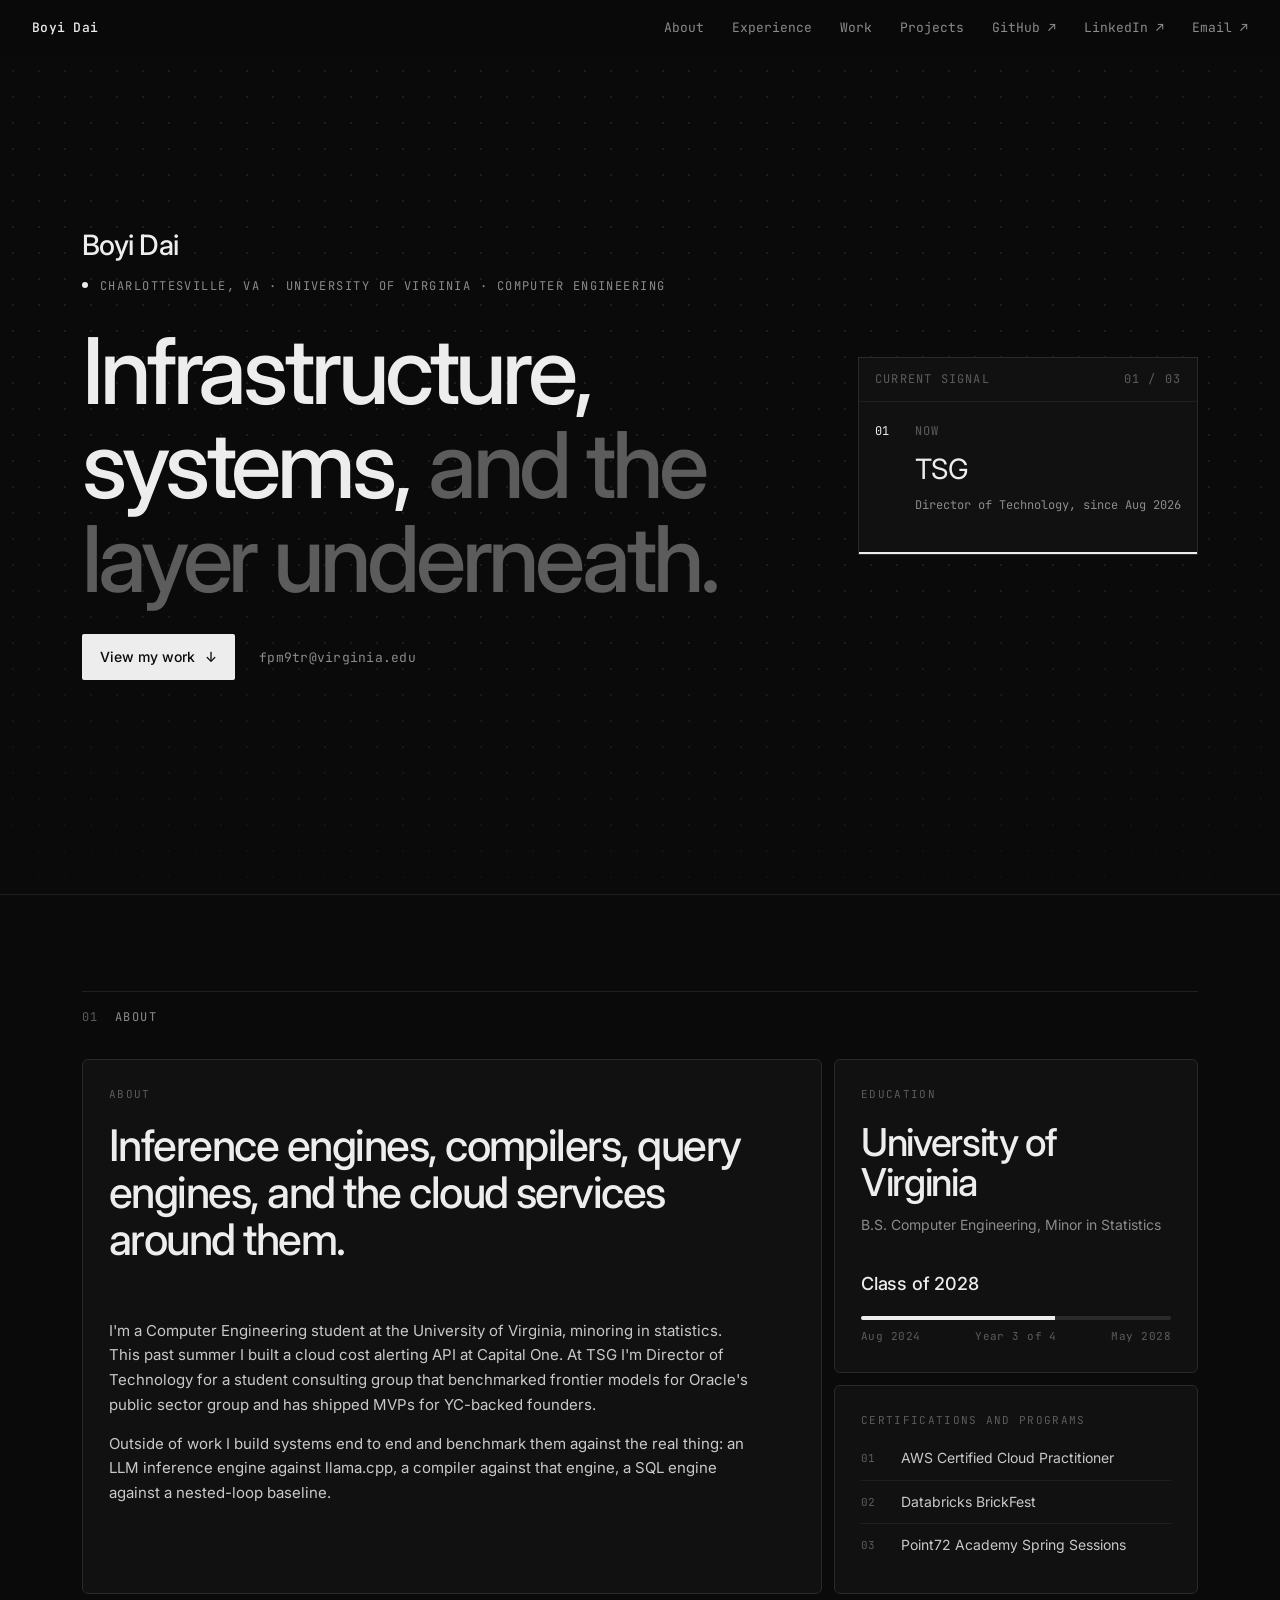
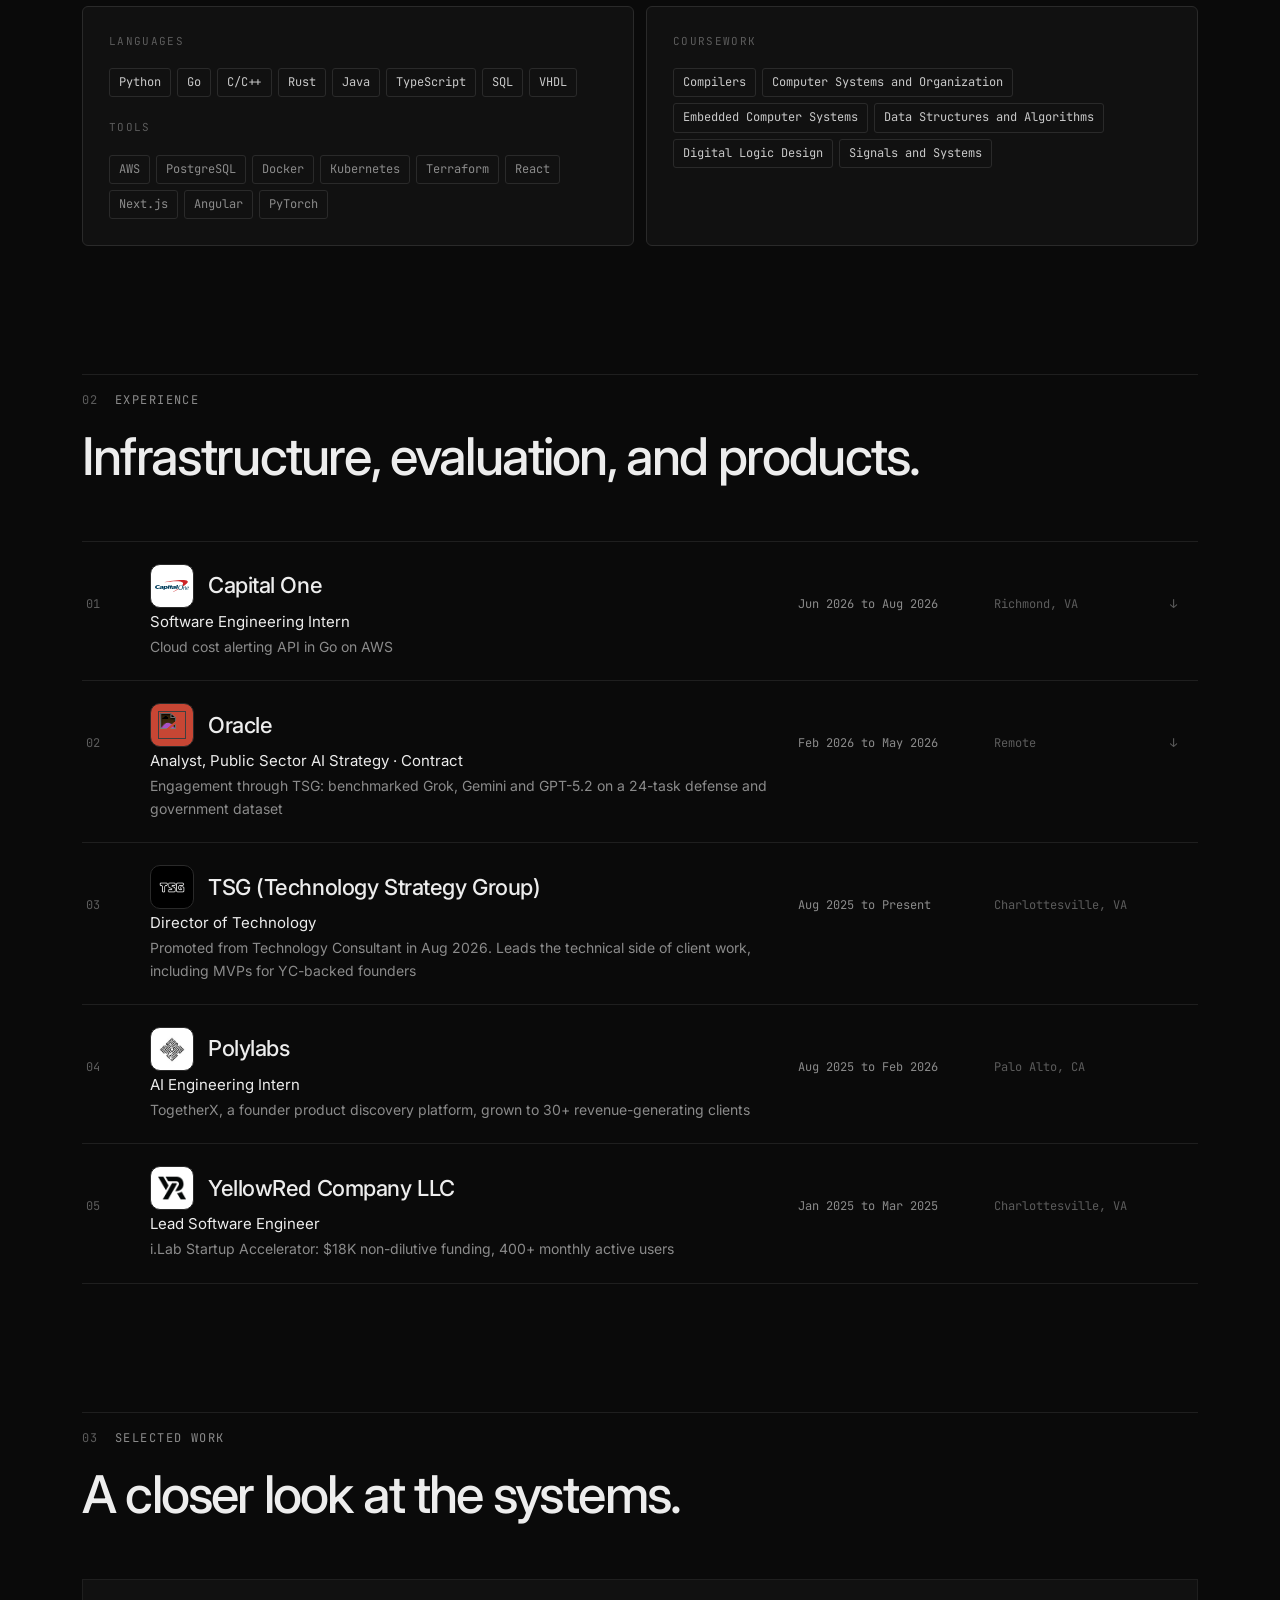
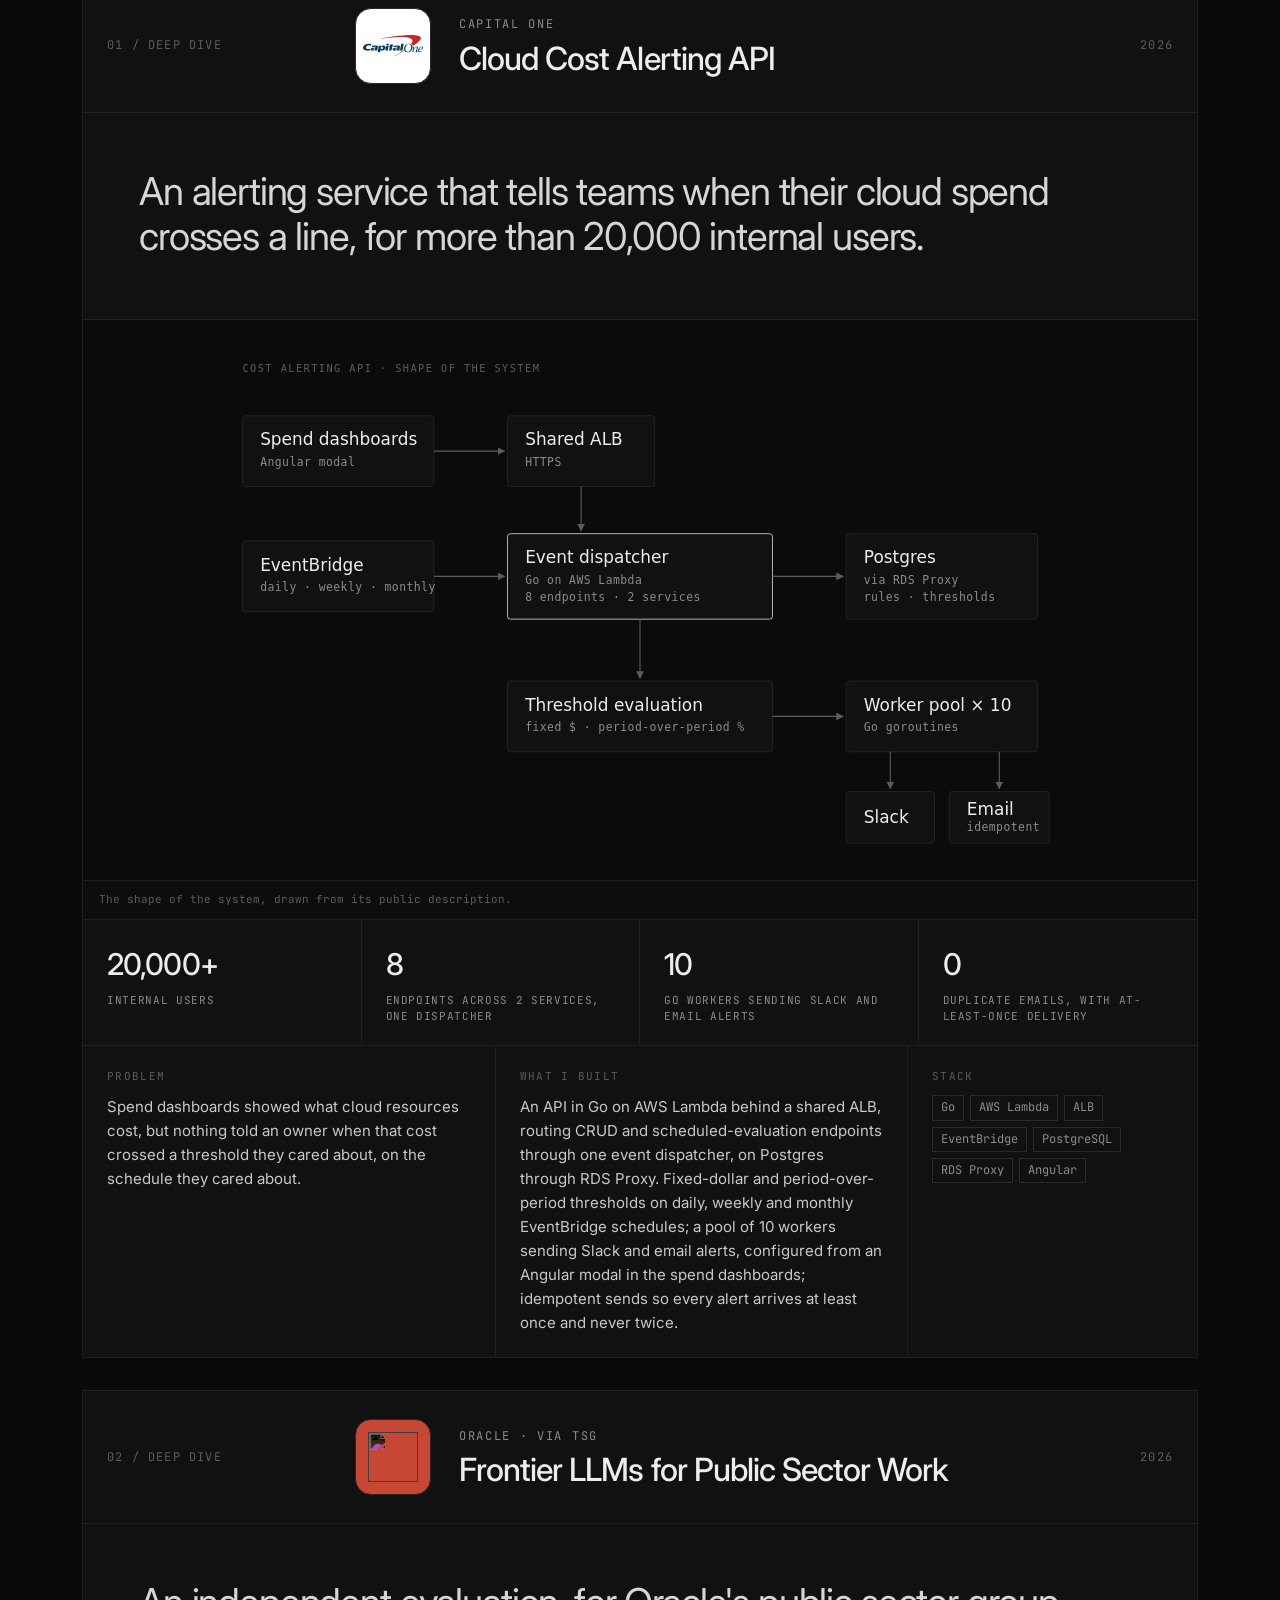
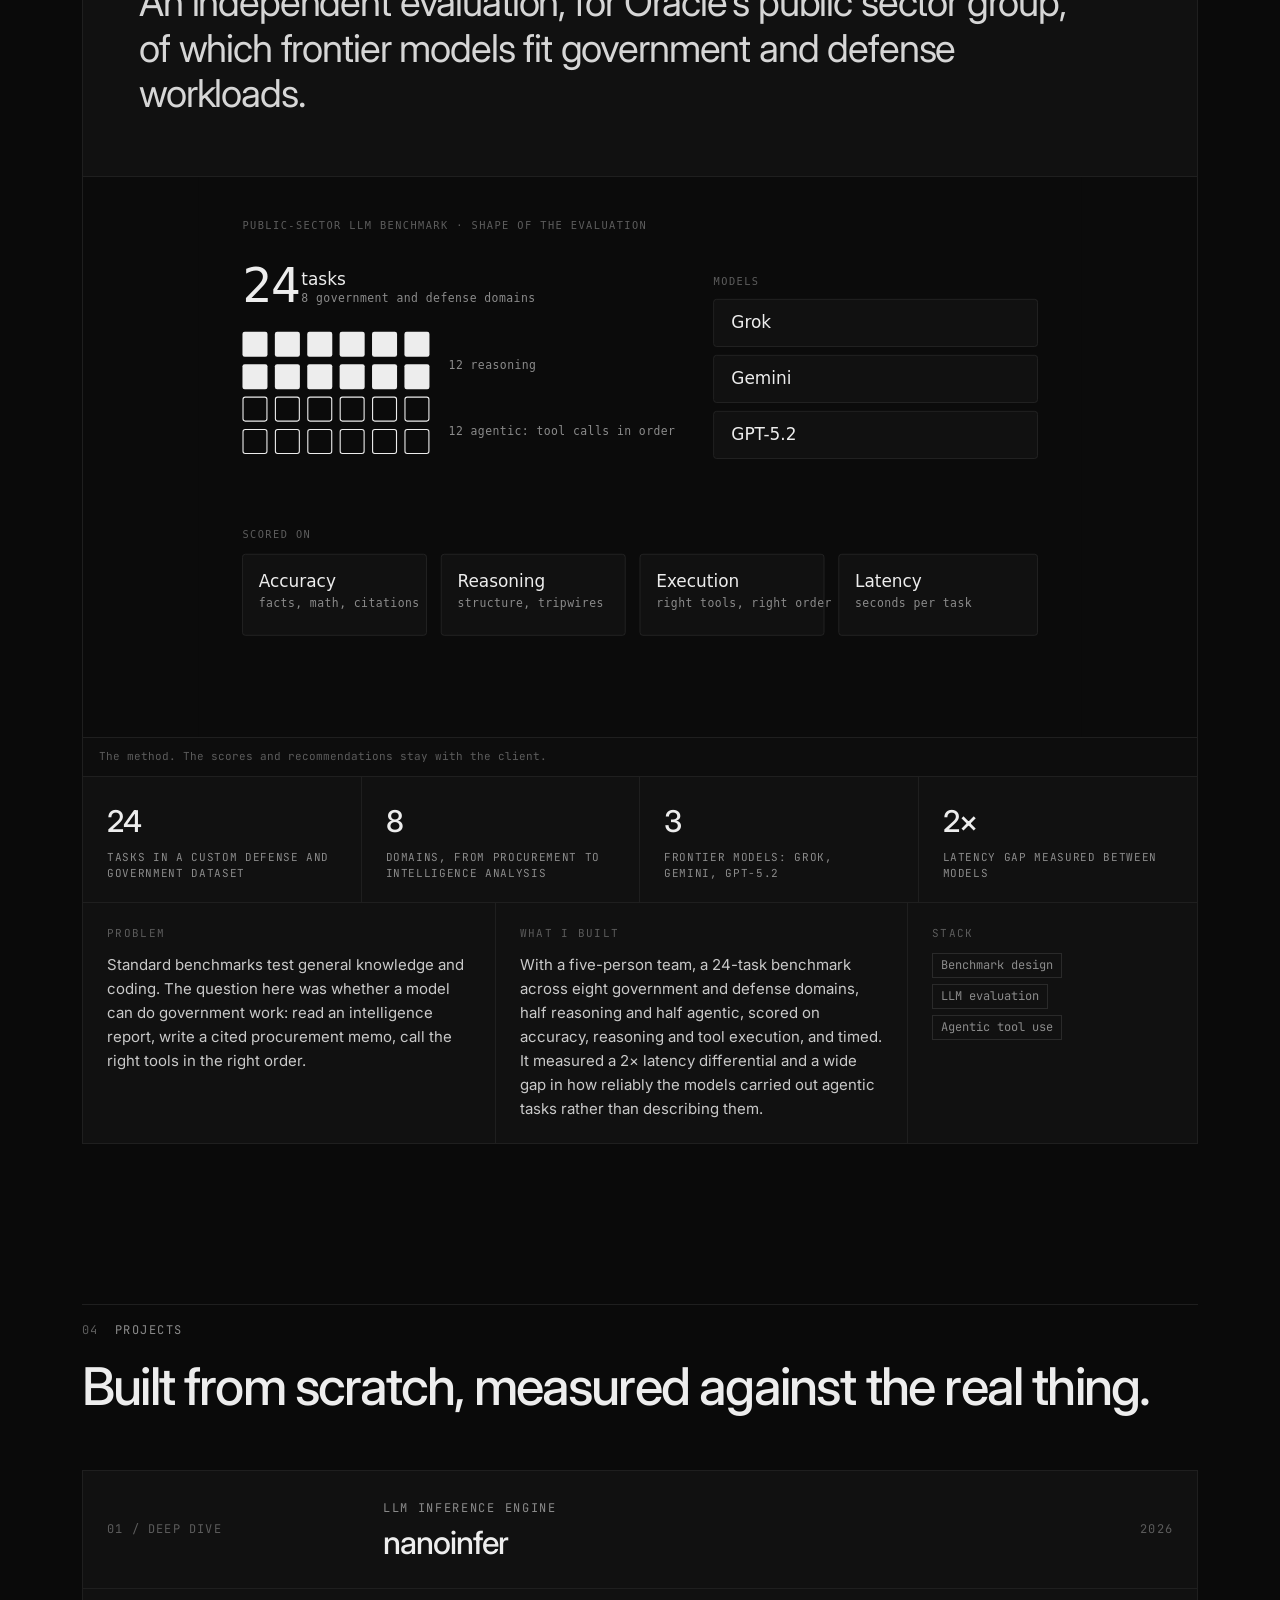
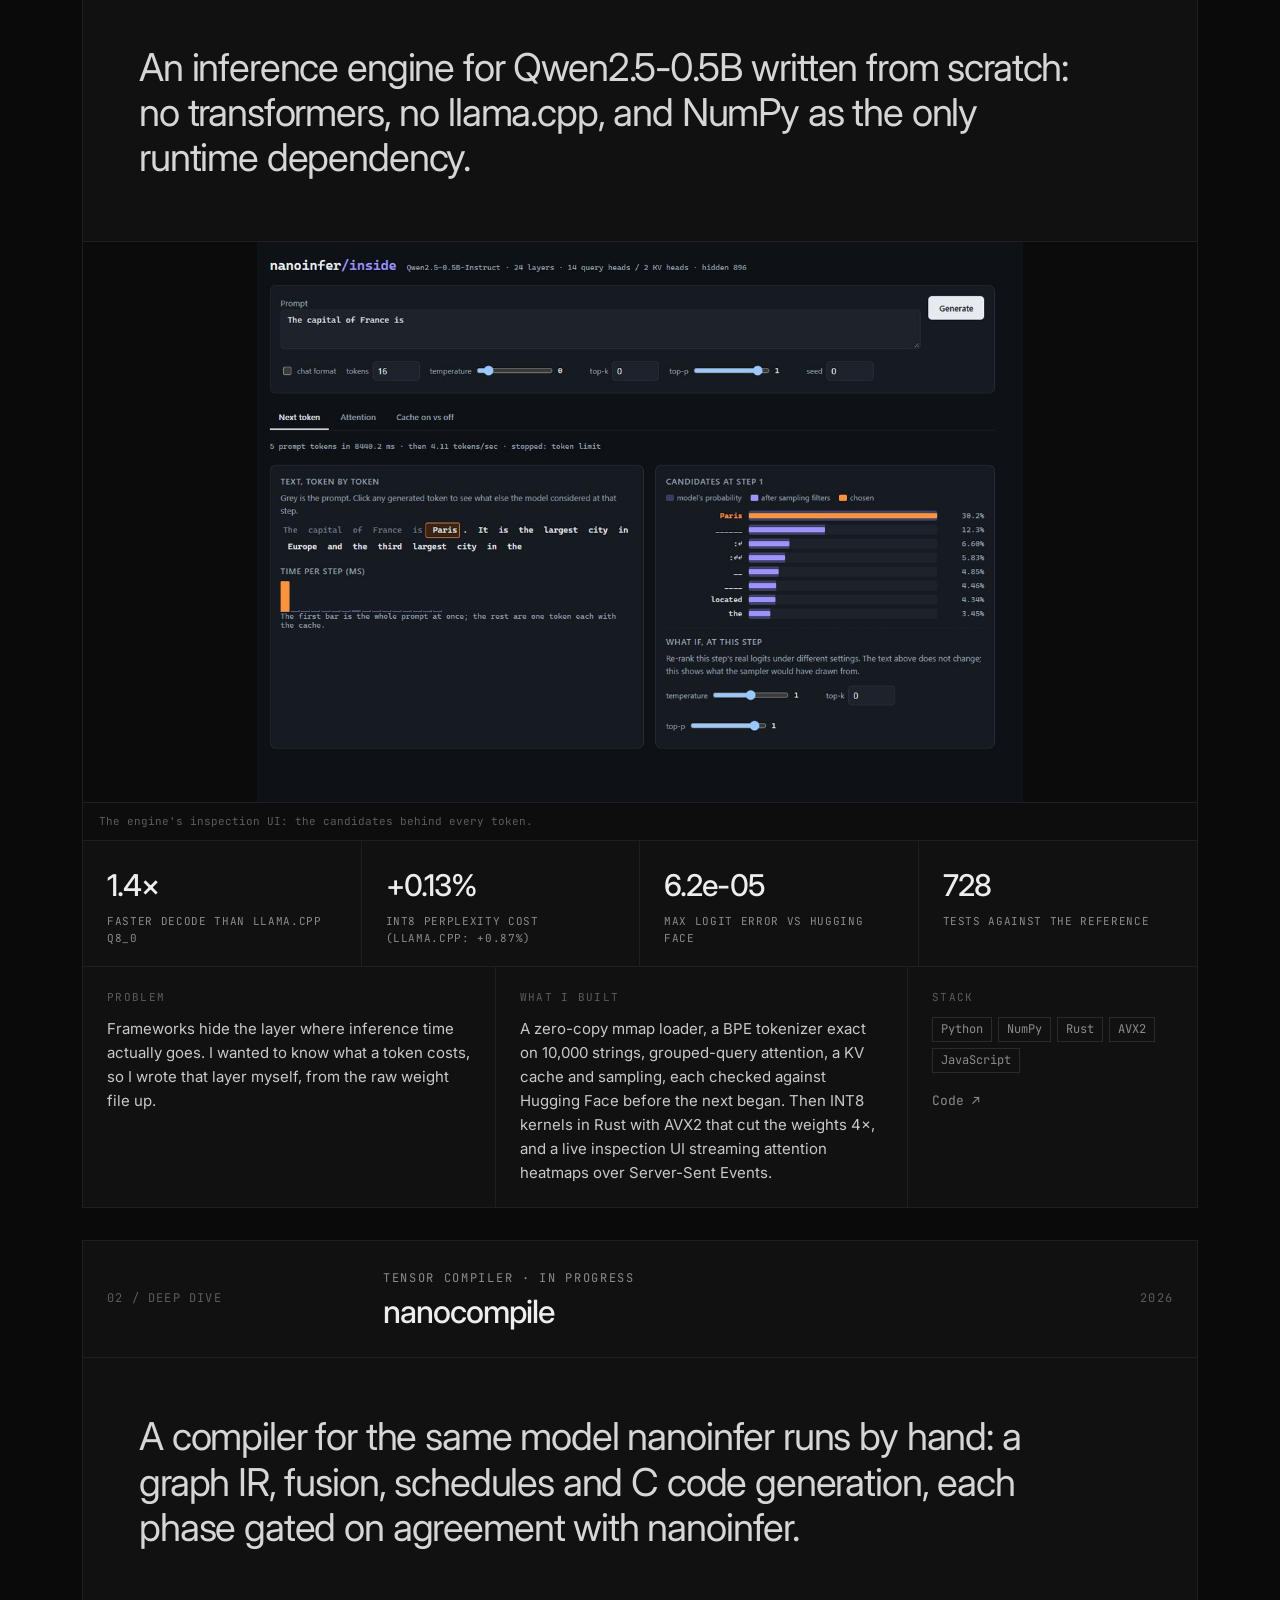
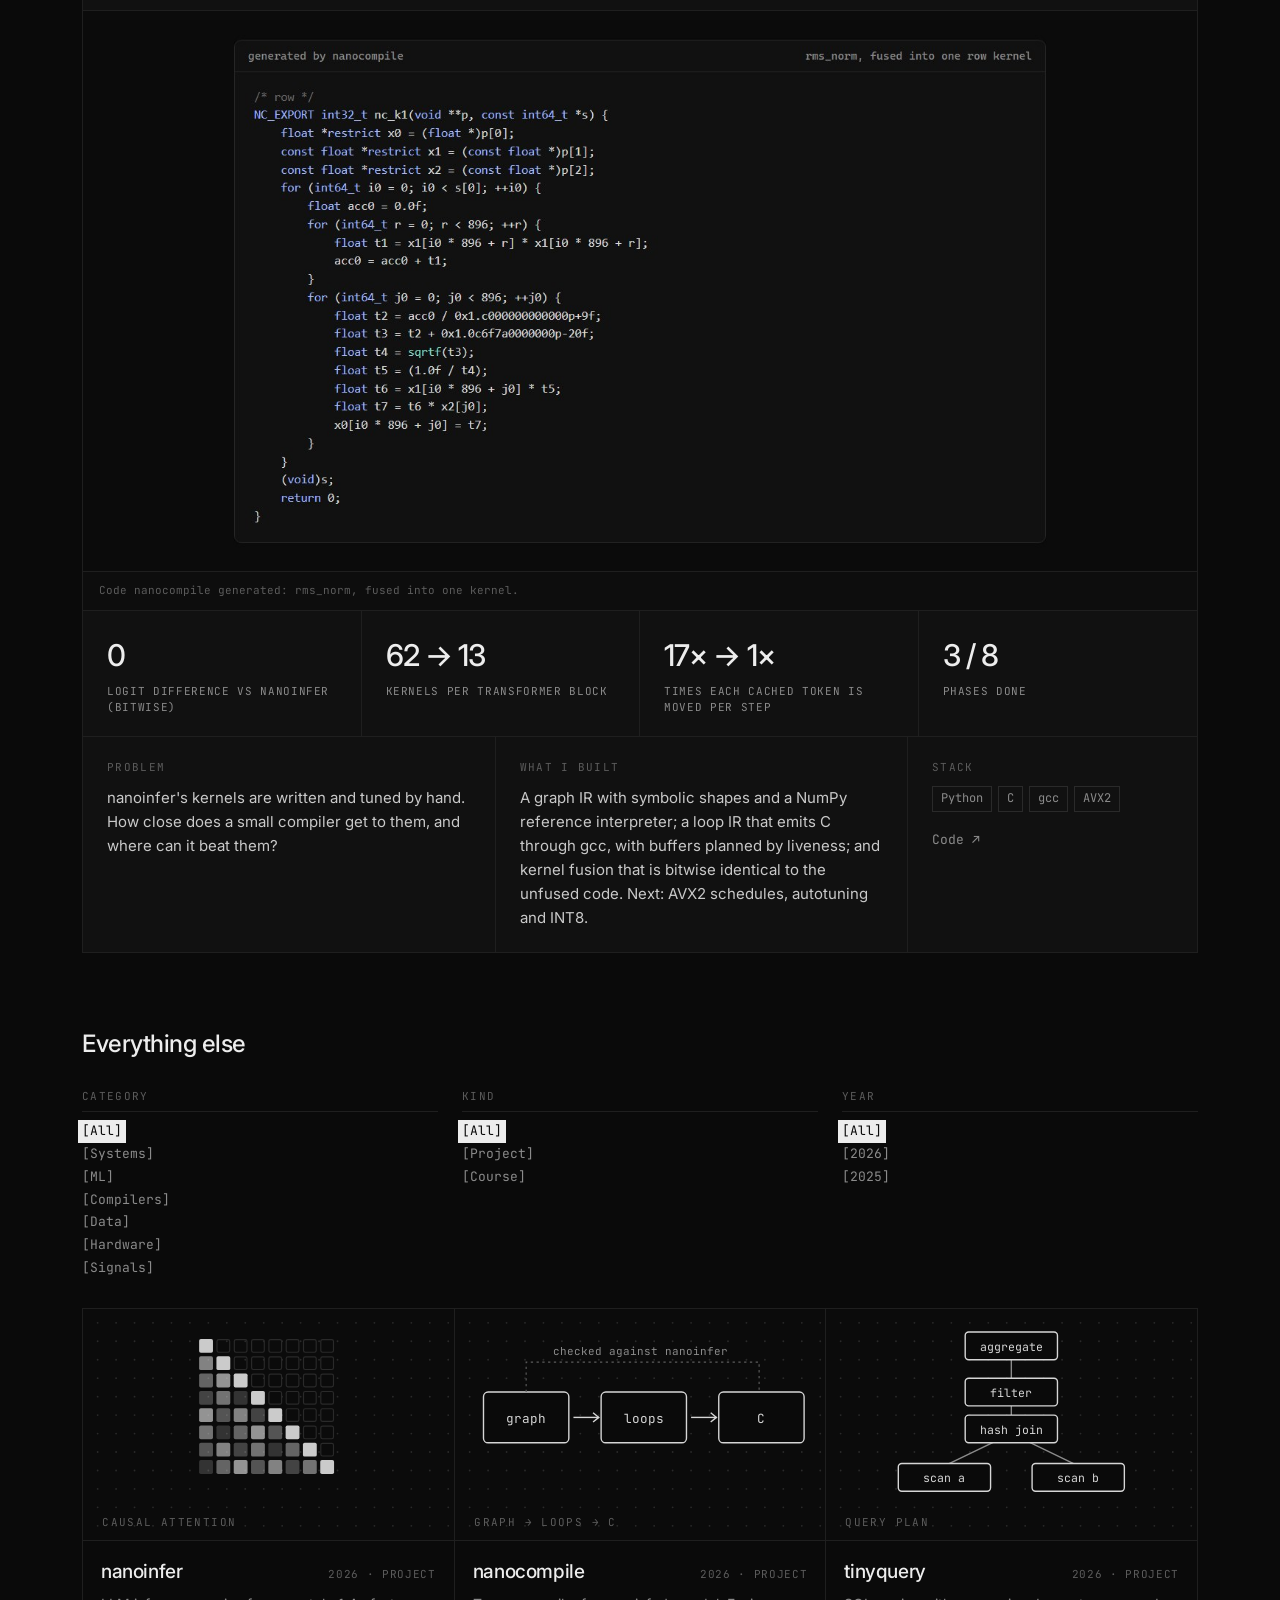
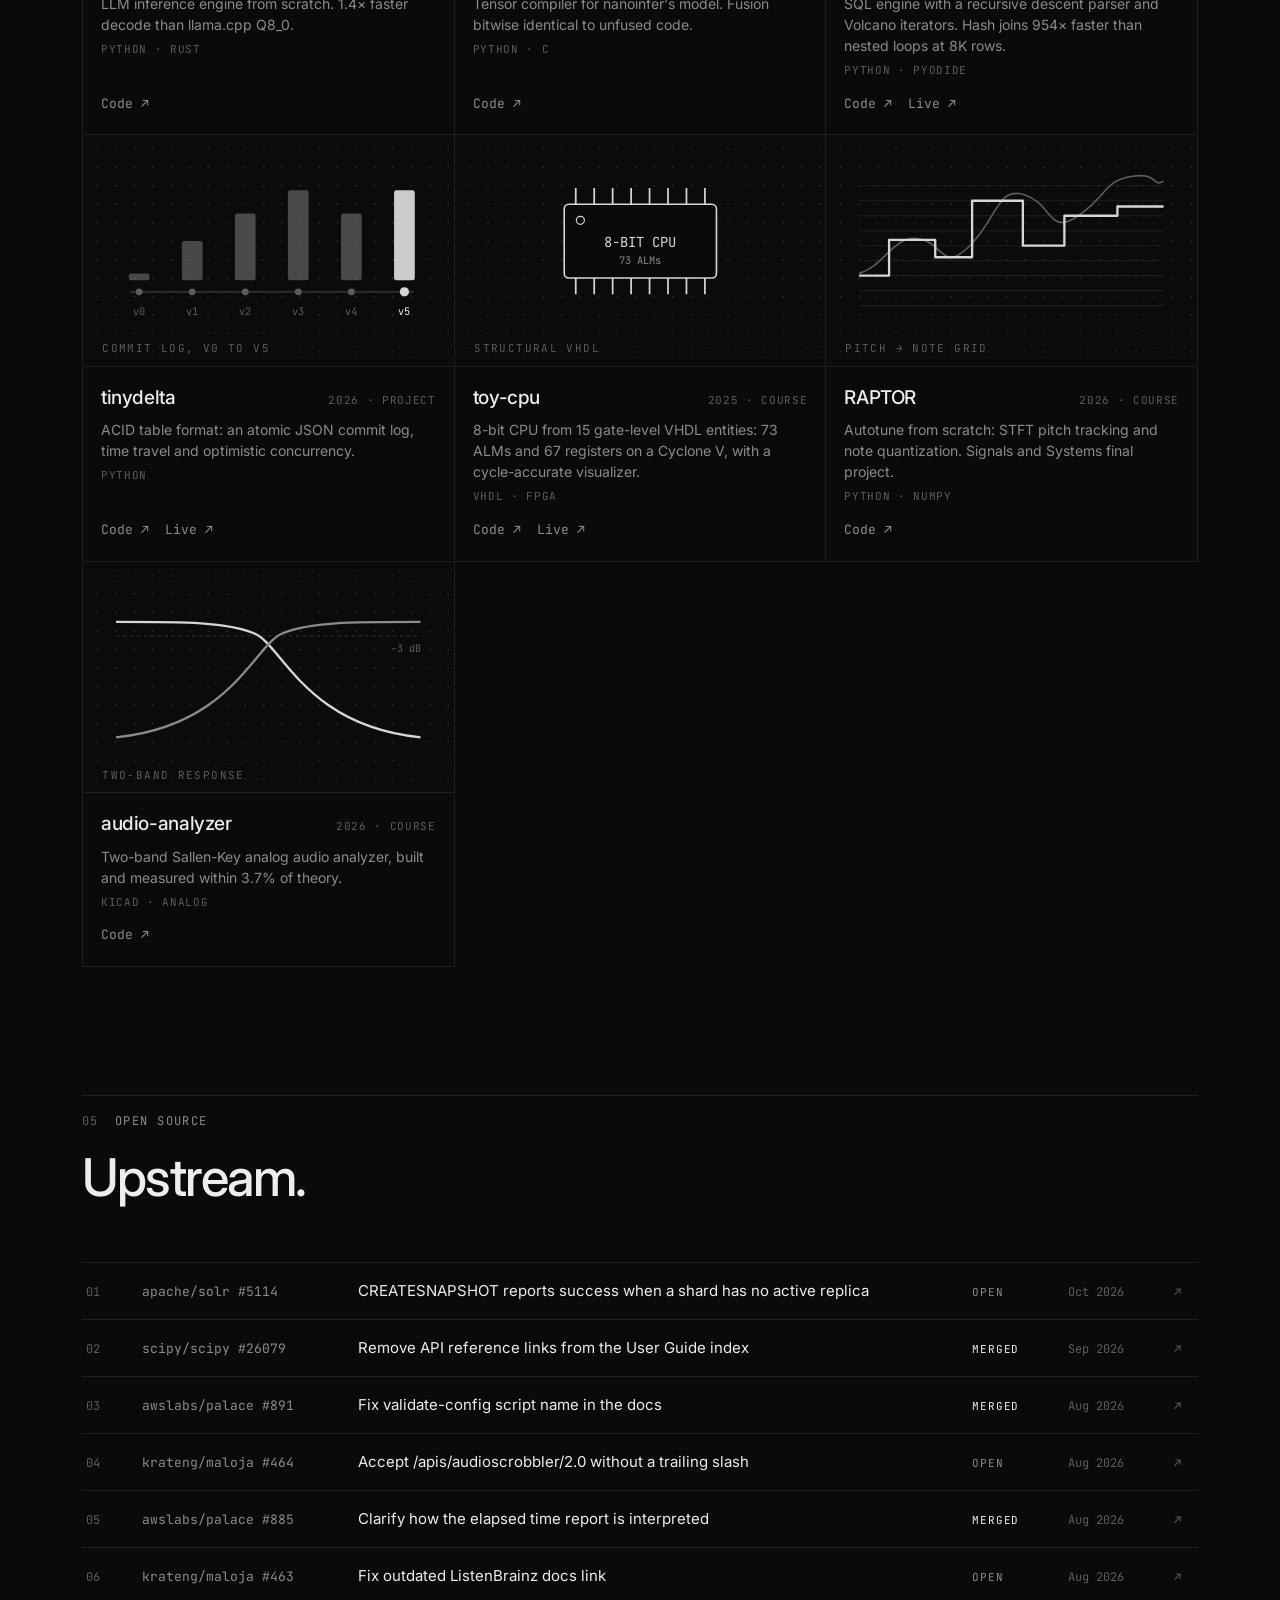
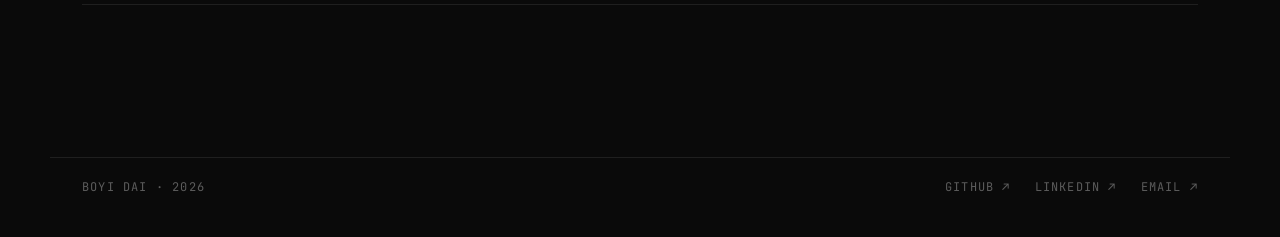
==== commit a20fb334: "Put my name above the landing headline" ====
--- a/index.html
+++ b/index.html
@@ -29,6 +29,7 @@
       <section class="hero wrap">
         <div class="hero-grid">
           <div class="hero-text">
+            <p class="hero-name" id="hero-name"></p>
             <p class="kicker" id="kicker"></p>
             <h1 id="headline"></h1>
             <div class="hero-actions">
--- a/styles.css
+++ b/styles.css
@@ -72,8 +72,12 @@
 .hero-actions, .now { animation: fade 1s ease .7s both; }
 @keyframes fade { from { opacity: 0; transform: translateY(8px); } }
 @media (prefers-reduced-motion: reduce) {
-  h1 .w, .hero-actions, .now { animation: none; opacity: 1; transform: none; filter: none; }
+  h1 .w, .hero-name, .hero-actions, .now { animation: none; opacity: 1; transform: none; filter: none; }
   .kicker::before { animation: none; }
+}
+.hero-name {
+  font-size: clamp(22px, 2.2vw, 28px); font-weight: 500; letter-spacing: -0.025em; line-height: 1;
+  margin: 0 0 18px; animation: fade 1s ease .05s both;
 }
 .kicker { color: var(--muted); font-size: 12px; letter-spacing: .12em; text-transform: uppercase; margin: 0 0 28px; }
 h1 {
@@ -252,14 +256,15 @@
 .card h4 { font-family: var(--mono); font-size: 11px; font-weight: 400; color: var(--dim); letter-spacing: .12em; text-transform: uppercase; margin: 0 0 18px; }
 .card p { margin: 0 0 14px; color: #c9c9c9; }
 .card p:last-child { margin-bottom: 0; }
-.card-intro { grid-column: span 4; display: flex; flex-direction: column; }
-.card-intro .statement { font-size: clamp(28px, 3.4vw, 46px); font-weight: 500; letter-spacing: -0.035em; line-height: 1.08; color: var(--text); margin: 0 0 auto; padding-bottom: 36px; }
+.card-intro { grid-column: span 4; grid-row: span 2; display: flex; flex-direction: column; }
+.card-intro .statement { font-size: clamp(28px, 3.4vw, 46px); font-weight: 500; letter-spacing: -0.035em; line-height: 1.08; color: var(--text); margin: 0; padding-bottom: 56px; }
 .card-intro .statement span { color: var(--dim); }
-.card-intro .bio { max-width: 640px; }
-.card-school, .card-third { grid-column: span 2; }
+.card-intro .bio { max-width: 640px; font-size: 15px; line-height: 1.65; }
+.card-school, .card-side { grid-column: span 2; }
+.card-half { grid-column: span 3; }
 .card-school { display: flex; flex-direction: column; }
-.card .class-of { font-size: clamp(34px, 3.2vw, 46px); font-weight: 500; letter-spacing: -0.04em; line-height: 1; color: var(--text); white-space: nowrap; margin: auto 0 0; padding-top: 32px; }
-.card .school-name { font-size: 20px; font-weight: 500; letter-spacing: -0.02em; color: var(--text); margin-bottom: 4px; }
+.card .class-of { font-size: 18px; font-weight: 500; letter-spacing: -0.01em; line-height: 1.2; color: var(--text); margin: 0; padding-top: 22px; }
+.card .school-name { font-size: clamp(30px, 3vw, 42px); font-weight: 500; letter-spacing: -0.035em; line-height: 1.05; color: var(--text); margin-bottom: 12px; }
 .card .sub { color: var(--muted); font-size: 14px; }
 .progress { margin-top: 22px; }
 .progress-bar { height: 4px; background: var(--line-2); border-radius: 2px; overflow: hidden; }
@@ -321,6 +326,6 @@
   .prs .n, .prs .date, .prs .arrow { display: none; }
   .prs .title { grid-column: 1 / -1; }
   .bento { grid-template-columns: 1fr; }
-  .card-intro, .card-school, .card-third { grid-column: auto; }
+  .card-intro, .card-school, .card-side, .card-half { grid-column: auto; grid-row: auto; }
         .section { padding-top: 72px; }
 }
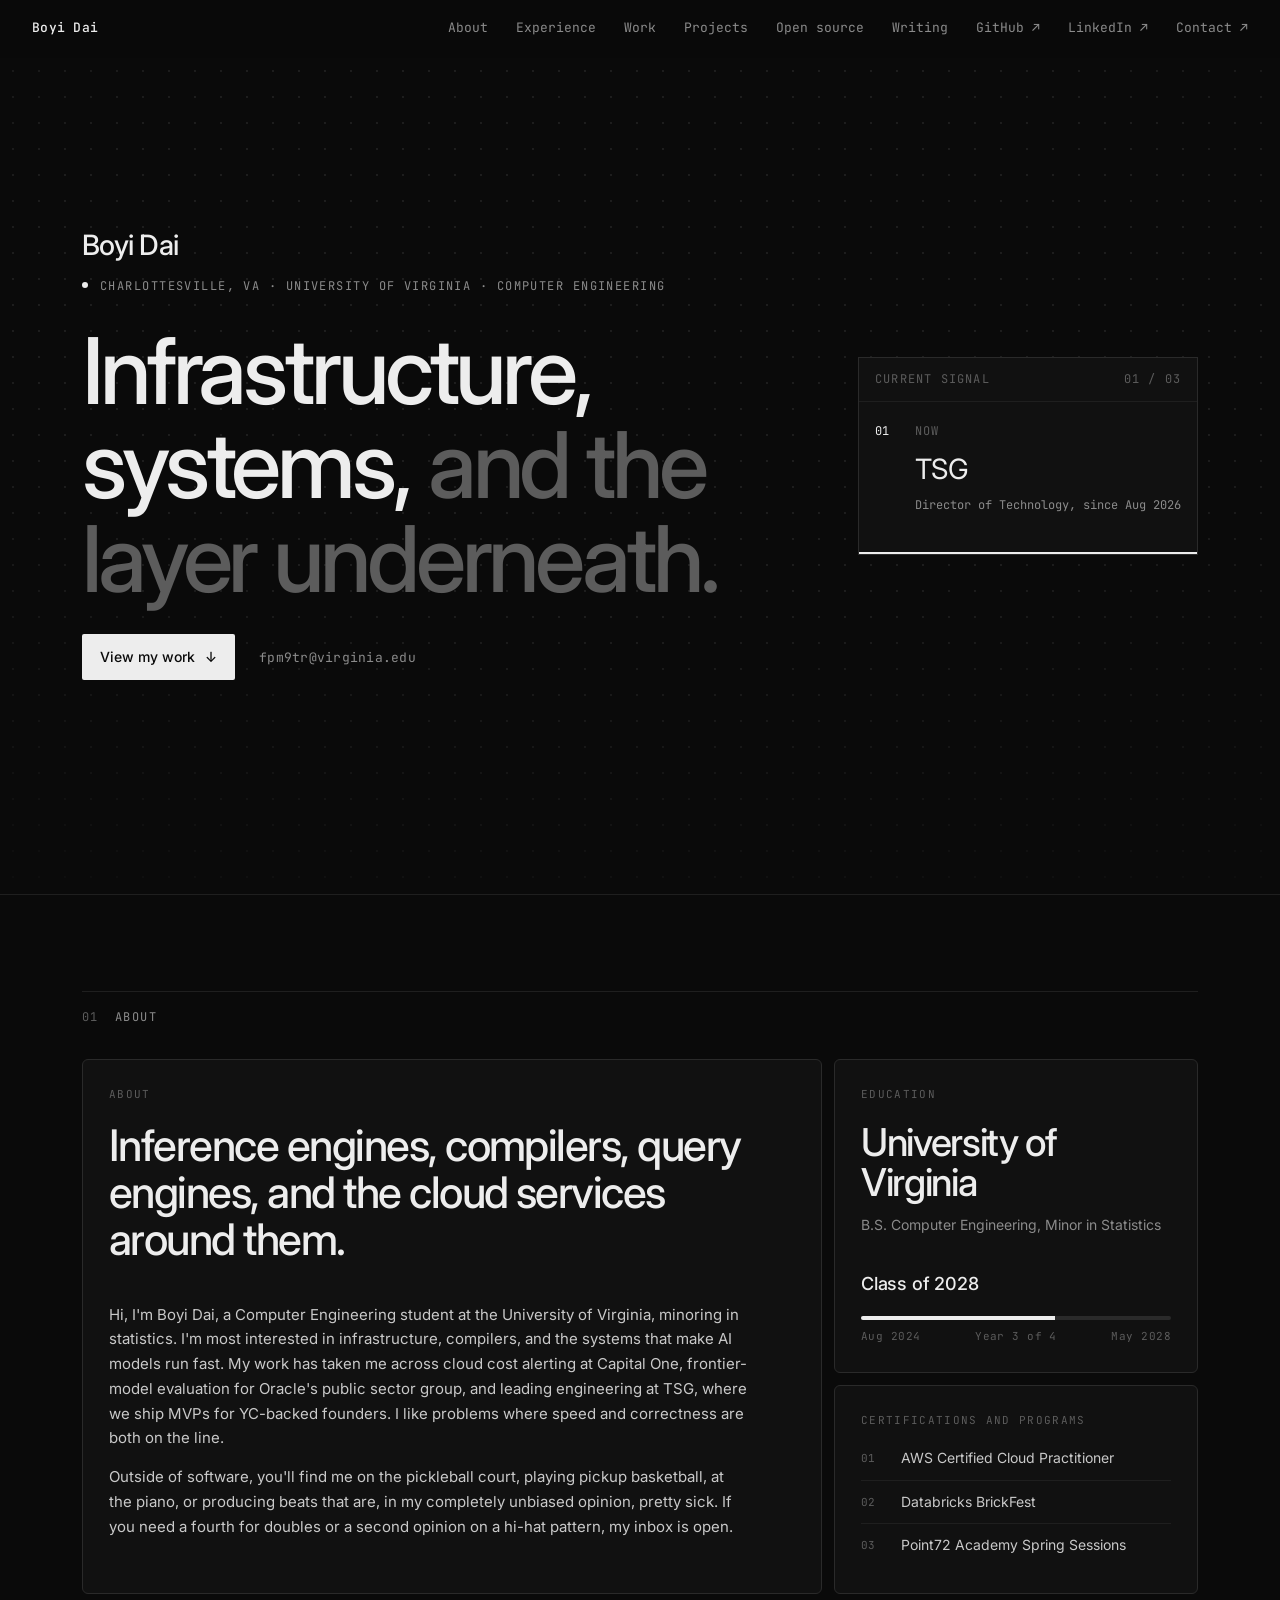
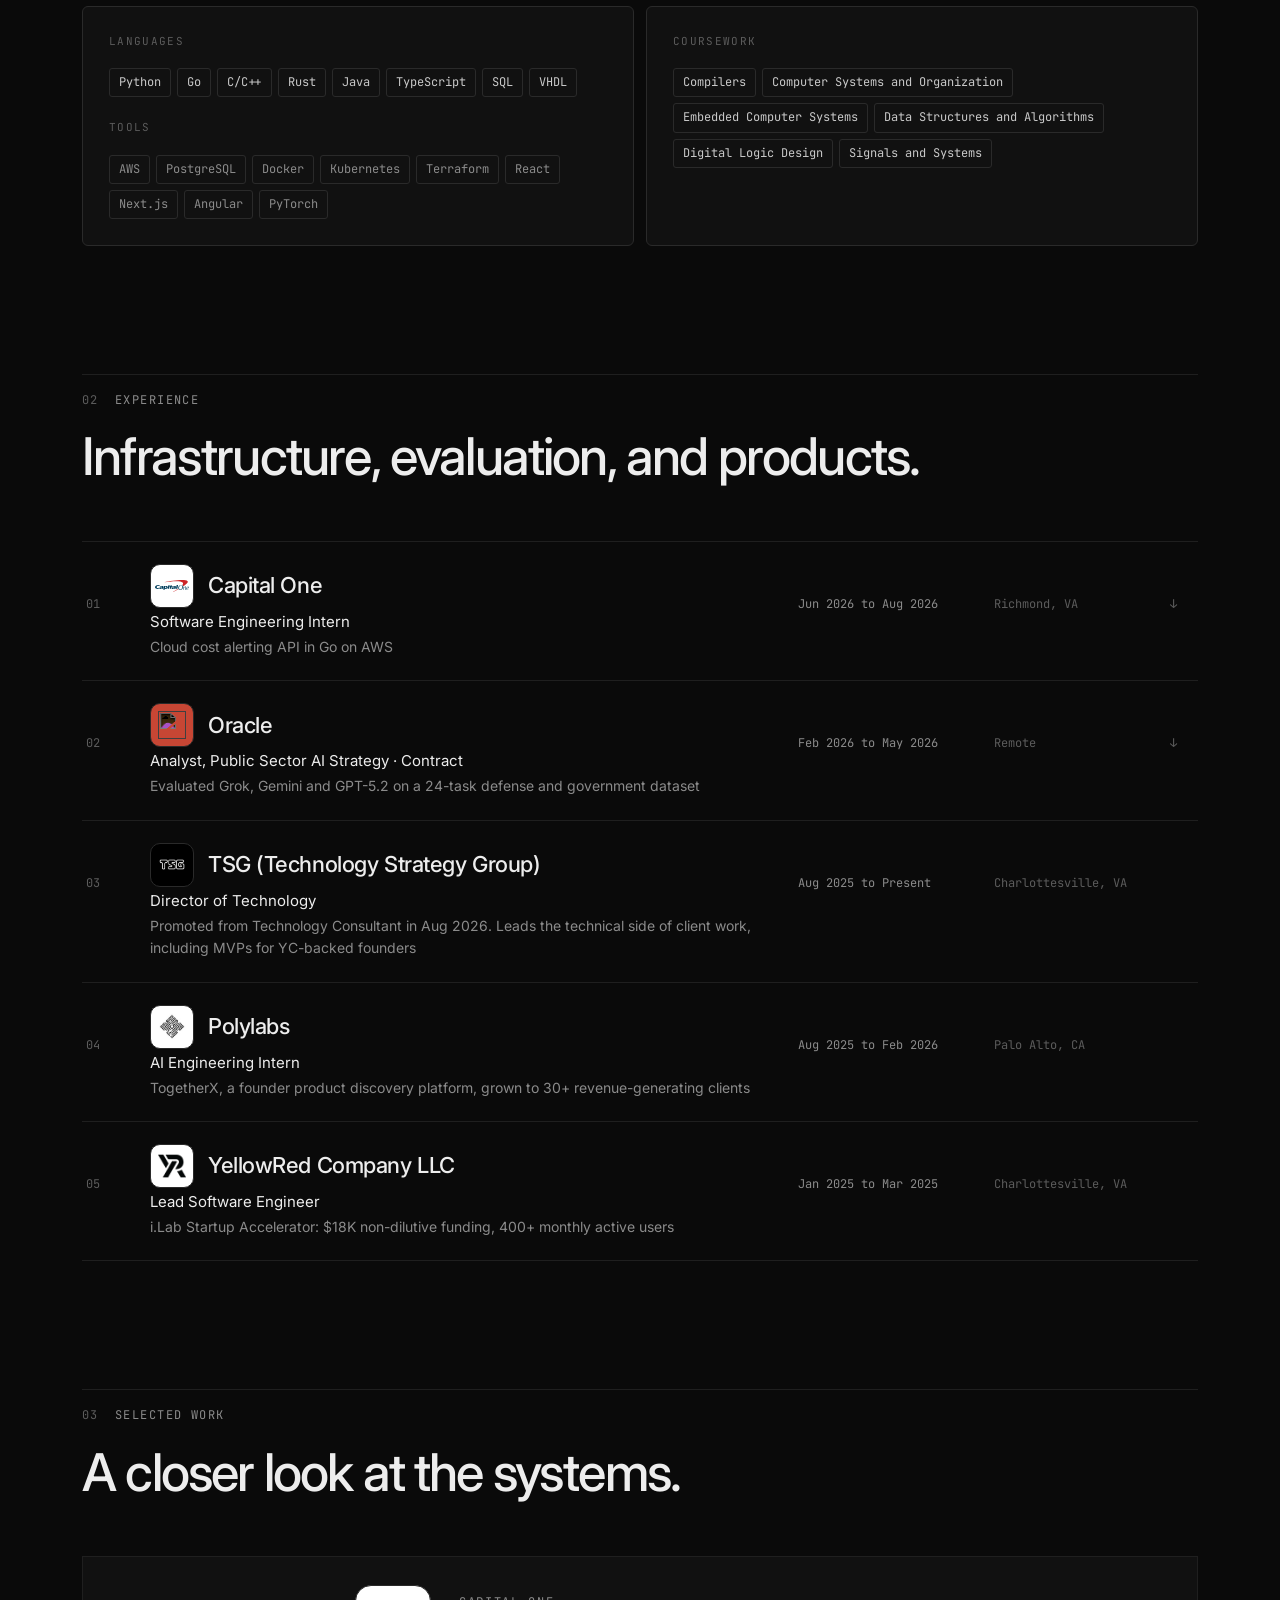
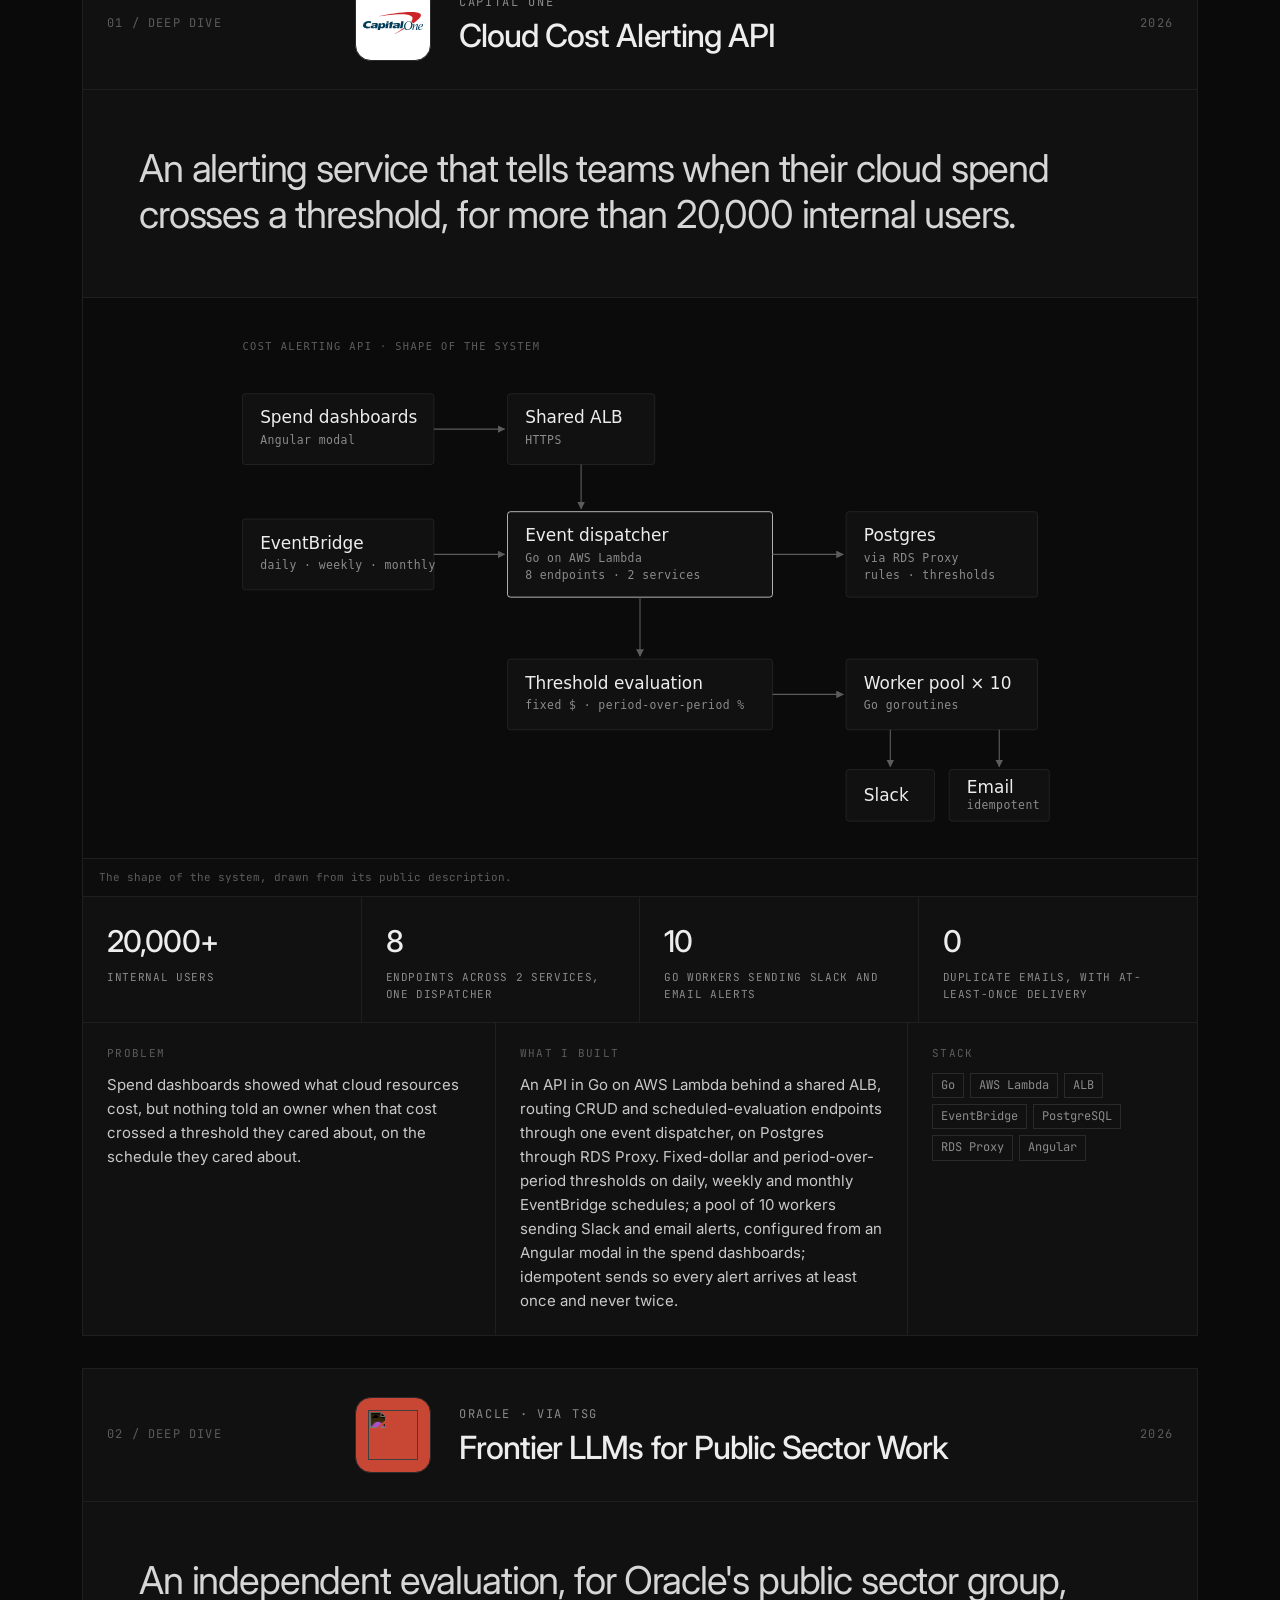
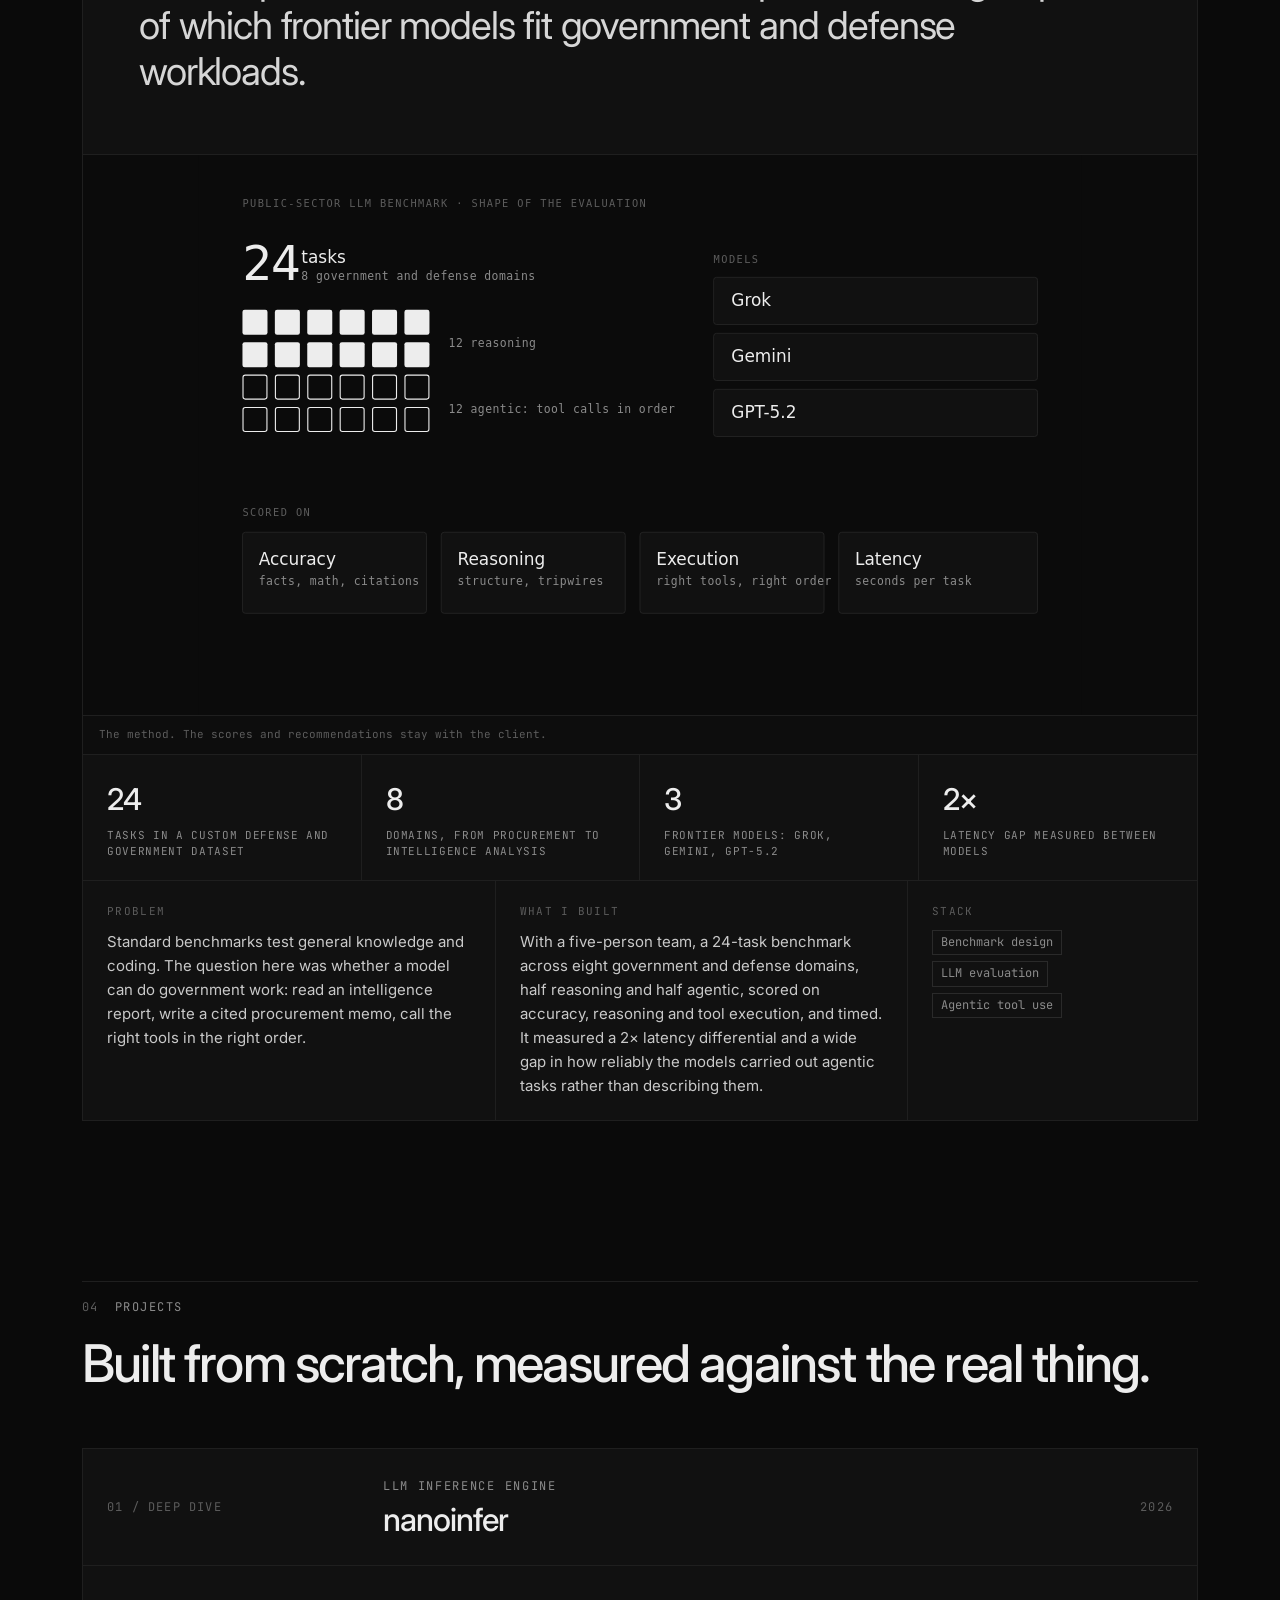
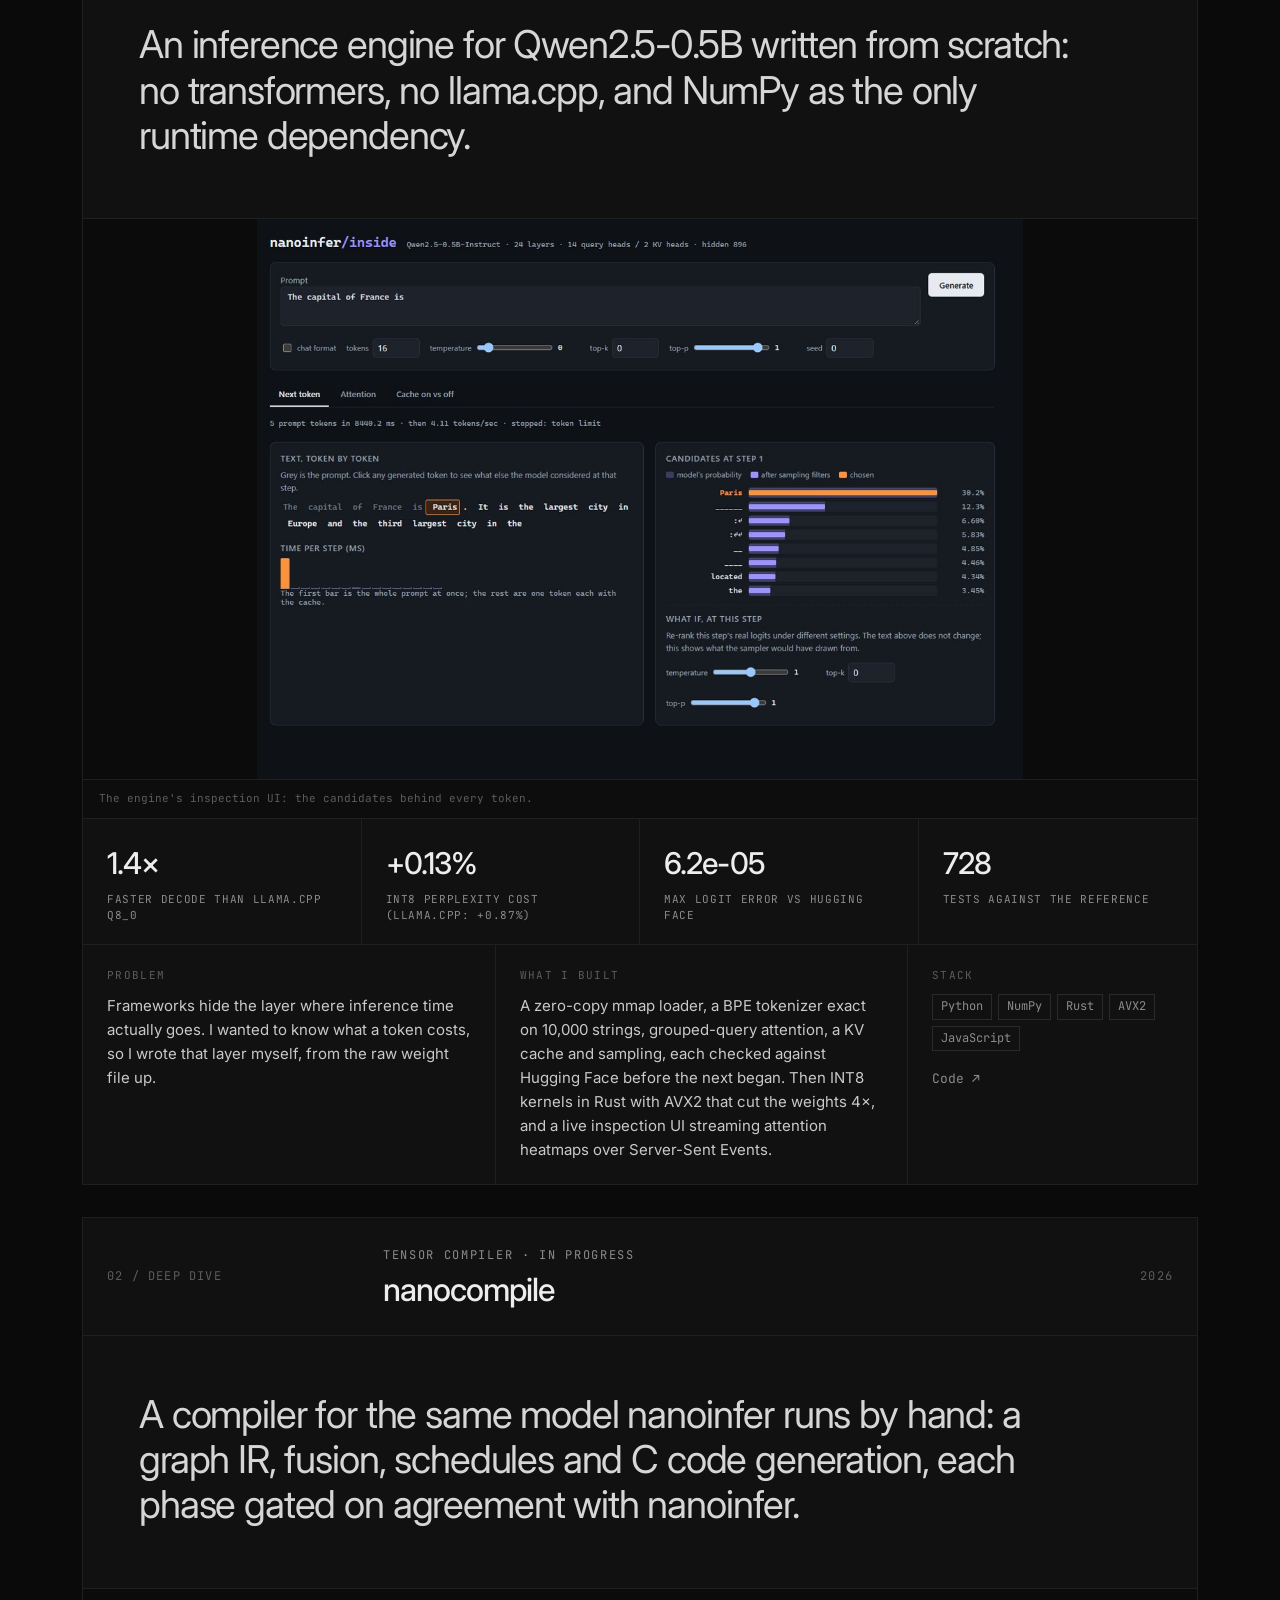
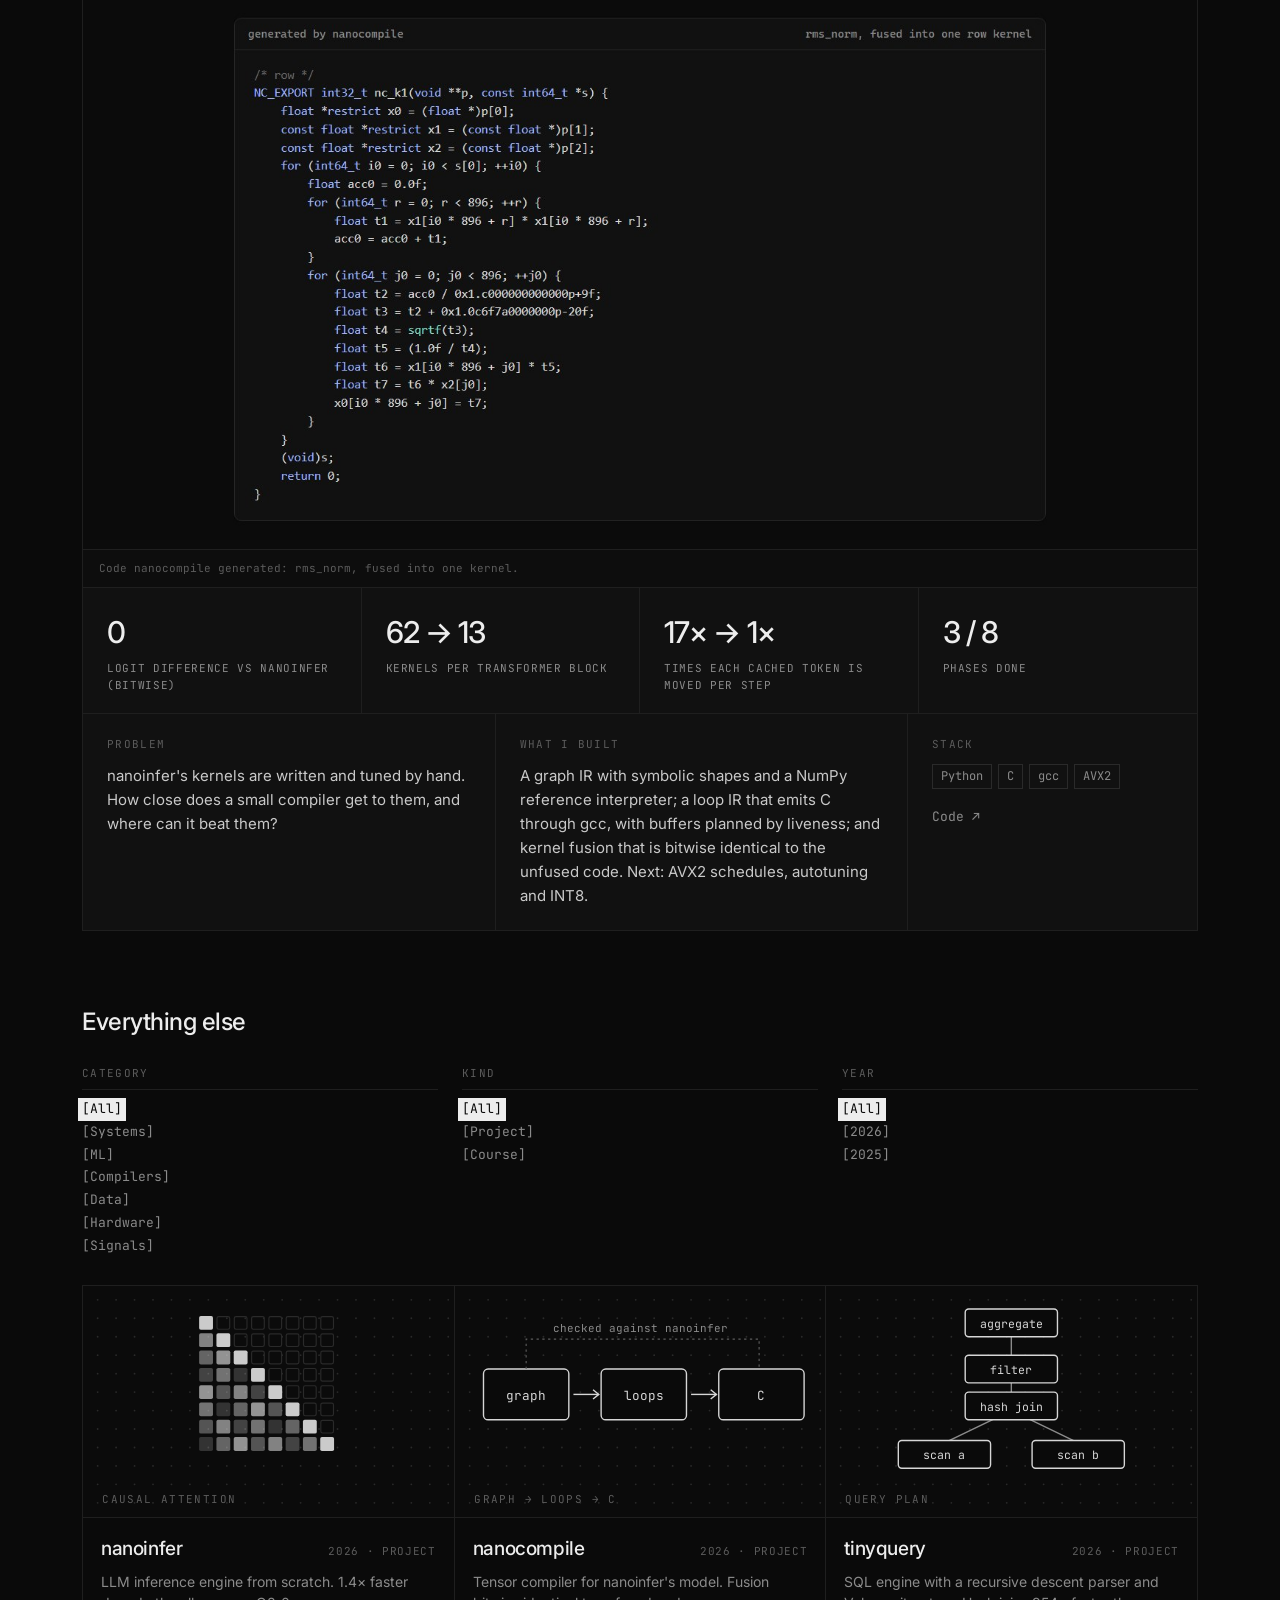
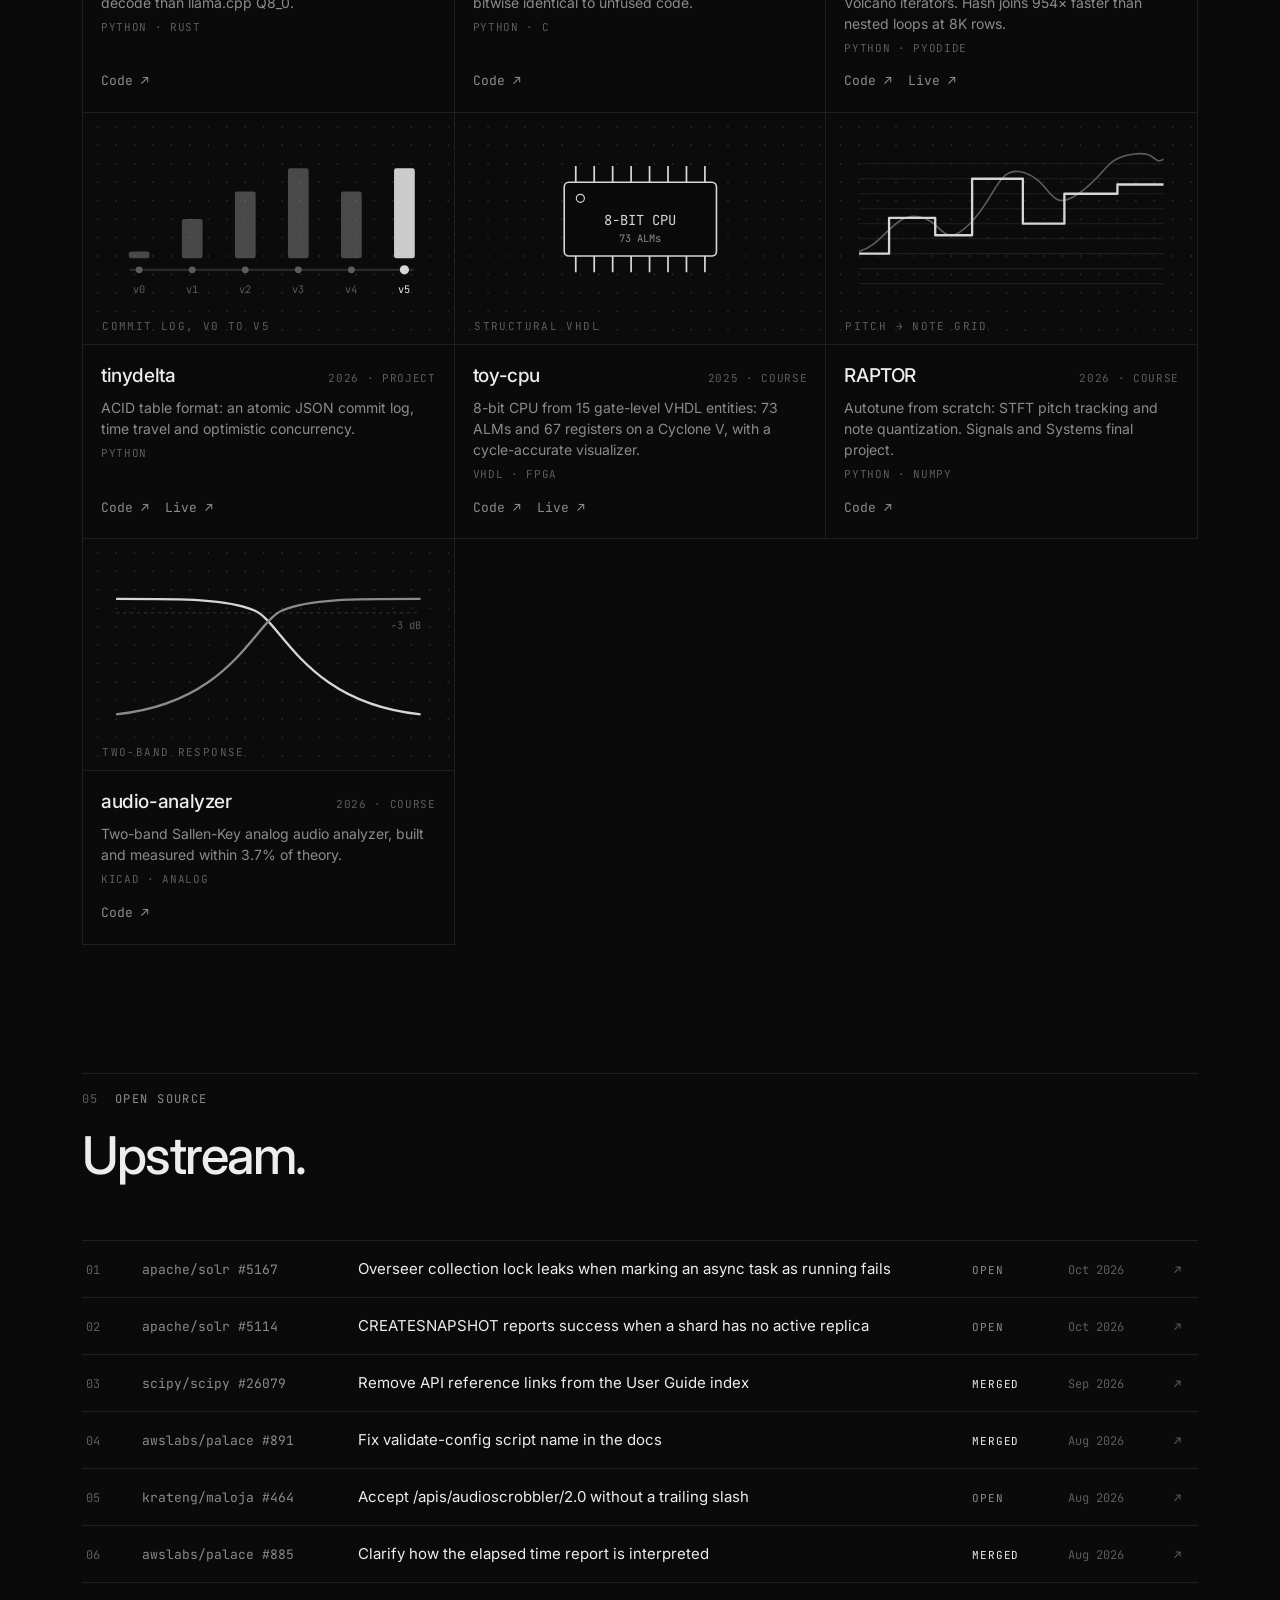
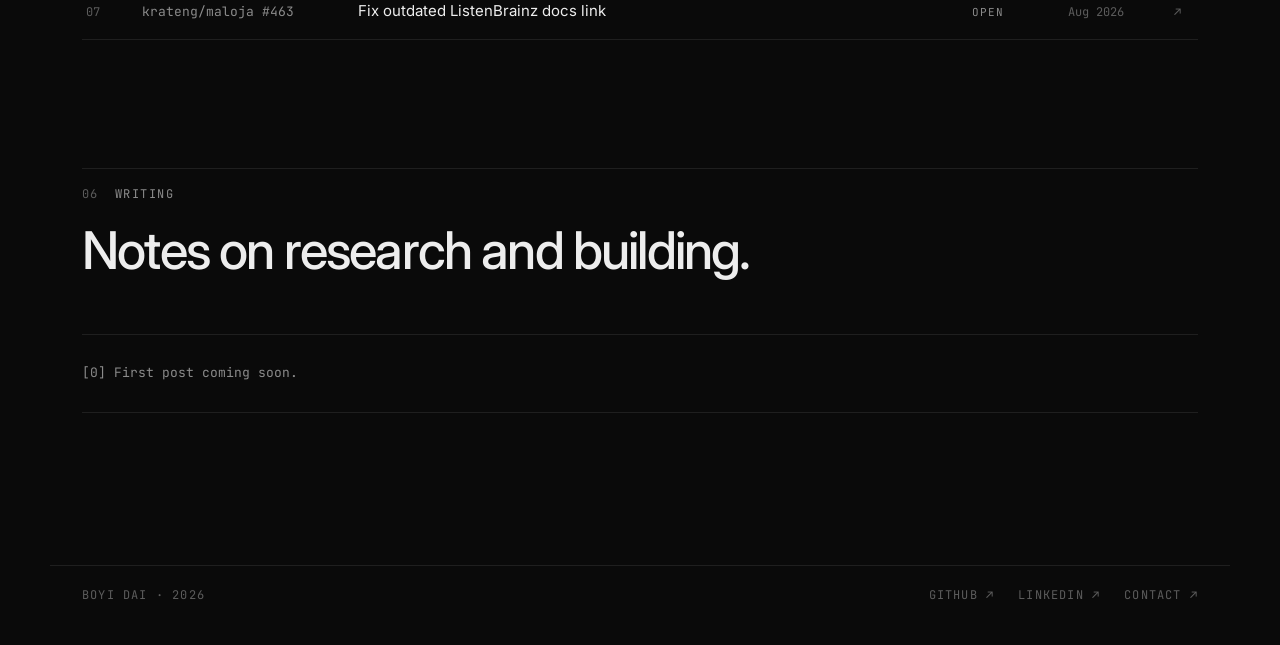
==== commit 1d7b682a: "Add a Writing section with Markdown posts, and link Open source in the nav" ====
--- a/index.html
+++ b/index.html
@@ -19,6 +19,8 @@
       <a href="#experience">Experience</a>
       <a href="#work">Work</a>
       <a href="#projects">Projects</a>
+      <a href="#open-source">Open source</a>
+      <a href="#writing">Writing</a>
       <span id="nav-links"></span>
     </nav>
   </header>
@@ -74,6 +76,12 @@
       <ol class="prs" id="prs"></ol>
     </section>
 
+    <section class="section wrap" id="writing">
+      <div class="section-head"><span class="num">06</span><span class="label">Writing</span></div>
+      <h2 class="section-title">Notes on research and building.</h2>
+      <ol class="posts" id="posts"></ol>
+    </section>
+
   </main>
 
   <footer class="footer wrap" id="footer"></footer>
--- a/styles.css
+++ b/styles.css
@@ -238,6 +238,19 @@
 .prs .status { font-family: var(--mono); font-size: 11px; letter-spacing: .08em; text-transform: uppercase; }
 .prs .status.merged { color: var(--accent); }
 .prs .status.open { color: var(--muted); }
+.posts { list-style: none; margin: 0; padding: 0; border-top: 1px solid var(--line); }
+.posts li { border-bottom: 1px solid var(--line); }
+.posts li.empty { border-right: 0; padding: 28px 0; background: none; }
+.posts a {
+  display: grid; grid-template-columns: 40px minmax(0, 1fr) auto 24px; gap: 24px; align-items: baseline;
+  padding: 24px 0; transition: background .15s;
+}
+.posts a:hover { background: var(--surface); }
+.posts a:hover .arrow { color: var(--text); }
+.posts .post-main { display: flex; flex-direction: column; gap: 6px; }
+.posts .title { font-size: 20px; font-weight: 500; letter-spacing: -0.02em; }
+.posts .summary { color: var(--muted); font-size: 15px; }
+.posts .n, .posts .date, .posts .arrow { font-family: var(--mono); font-size: 12px; color: var(--dim); transition: color .15s; }
 .prs .date, .prs .n, .prs .arrow { font-family: var(--mono); font-size: 12px; color: var(--dim); }
 
 /* -- about ---------------------------------------------------------------- */
@@ -257,7 +270,7 @@
 .card p { margin: 0 0 14px; color: #c9c9c9; }
 .card p:last-child { margin-bottom: 0; }
 .card-intro { grid-column: span 4; grid-row: span 2; display: flex; flex-direction: column; }
-.card-intro .statement { font-size: clamp(28px, 3.4vw, 46px); font-weight: 500; letter-spacing: -0.035em; line-height: 1.08; color: var(--text); margin: 0; padding-bottom: 56px; }
+.card-intro .statement { font-size: clamp(28px, 3.4vw, 46px); font-weight: 500; letter-spacing: -0.035em; line-height: 1.08; color: var(--text); margin: 0; padding-bottom: 40px; }
 .card-intro .statement span { color: var(--dim); }
 .card-intro .bio { max-width: 640px; font-size: 15px; line-height: 1.65; }
 .card-school, .card-side { grid-column: span 2; }
@@ -325,7 +338,34 @@
   .xp-company { font-size: 20px; }
   .prs .n, .prs .date, .prs .arrow { display: none; }
   .prs .title { grid-column: 1 / -1; }
+  .posts a { grid-template-columns: minmax(0, 1fr); gap: 8px; }
+  .posts .n, .posts .arrow { display: none; }
   .bento { grid-template-columns: 1fr; }
   .card-intro, .card-school, .card-side, .card-half { grid-column: auto; grid-row: auto; }
         .section { padding-top: 72px; }
 }
+
+/* -- writing: a single post ------------------------------------------------ */
+
+.post { max-width: 760px; padding-top: 72px; padding-bottom: 40px; }
+.post-meta { font-family: var(--mono); font-size: 12px; color: var(--dim); letter-spacing: .1em; text-transform: uppercase; margin: 0 0 20px; }
+.post-title { font-size: clamp(34px, 5vw, 56px); line-height: 1.05; letter-spacing: -0.04em; margin: 0 0 48px; }
+.prose { font-size: 17px; line-height: 1.75; color: #d0d0d0; }
+.prose > * + * { margin-top: 1.1em; }
+.prose p { margin: 0; }
+.prose h2, .prose h3 { color: var(--text); font-weight: 500; letter-spacing: -0.02em; line-height: 1.2; margin-top: 2em; }
+.prose h2 { font-size: 28px; }
+.prose h3 { font-size: 21px; }
+.prose a { color: var(--text); text-decoration: underline; text-decoration-color: var(--dim); text-underline-offset: 3px; }
+.prose a:hover { text-decoration-color: var(--text); }
+.prose code { font-family: var(--mono); font-size: .88em; background: var(--surface); border: 1px solid var(--line-2); border-radius: 3px; padding: 1px 5px; }
+.prose pre { background: var(--surface); border: 1px solid var(--line-2); border-radius: 6px; padding: 18px 20px; overflow-x: auto; }
+.prose pre code { background: none; border: 0; padding: 0; font-size: 14px; line-height: 1.6; }
+.prose blockquote { margin-left: 0; padding-left: 20px; border-left: 2px solid var(--line-2); color: var(--muted); }
+.prose img { border: 1px solid var(--line-2); border-radius: 6px; }
+.prose ul, .prose ol { padding-left: 1.3em; }
+.prose li + li { margin-top: .4em; }
+.prose hr { border: 0; border-top: 1px solid var(--line); margin: 2.4em 0; }
+.prose table { border-collapse: collapse; width: 100%; font-size: 15px; display: block; overflow-x: auto; }
+.prose th, .prose td { border-bottom: 1px solid var(--line); padding: 8px 12px; text-align: left; }
+.prose th { font-family: var(--mono); font-size: 12px; color: var(--muted); font-weight: 400; letter-spacing: .06em; text-transform: uppercase; }
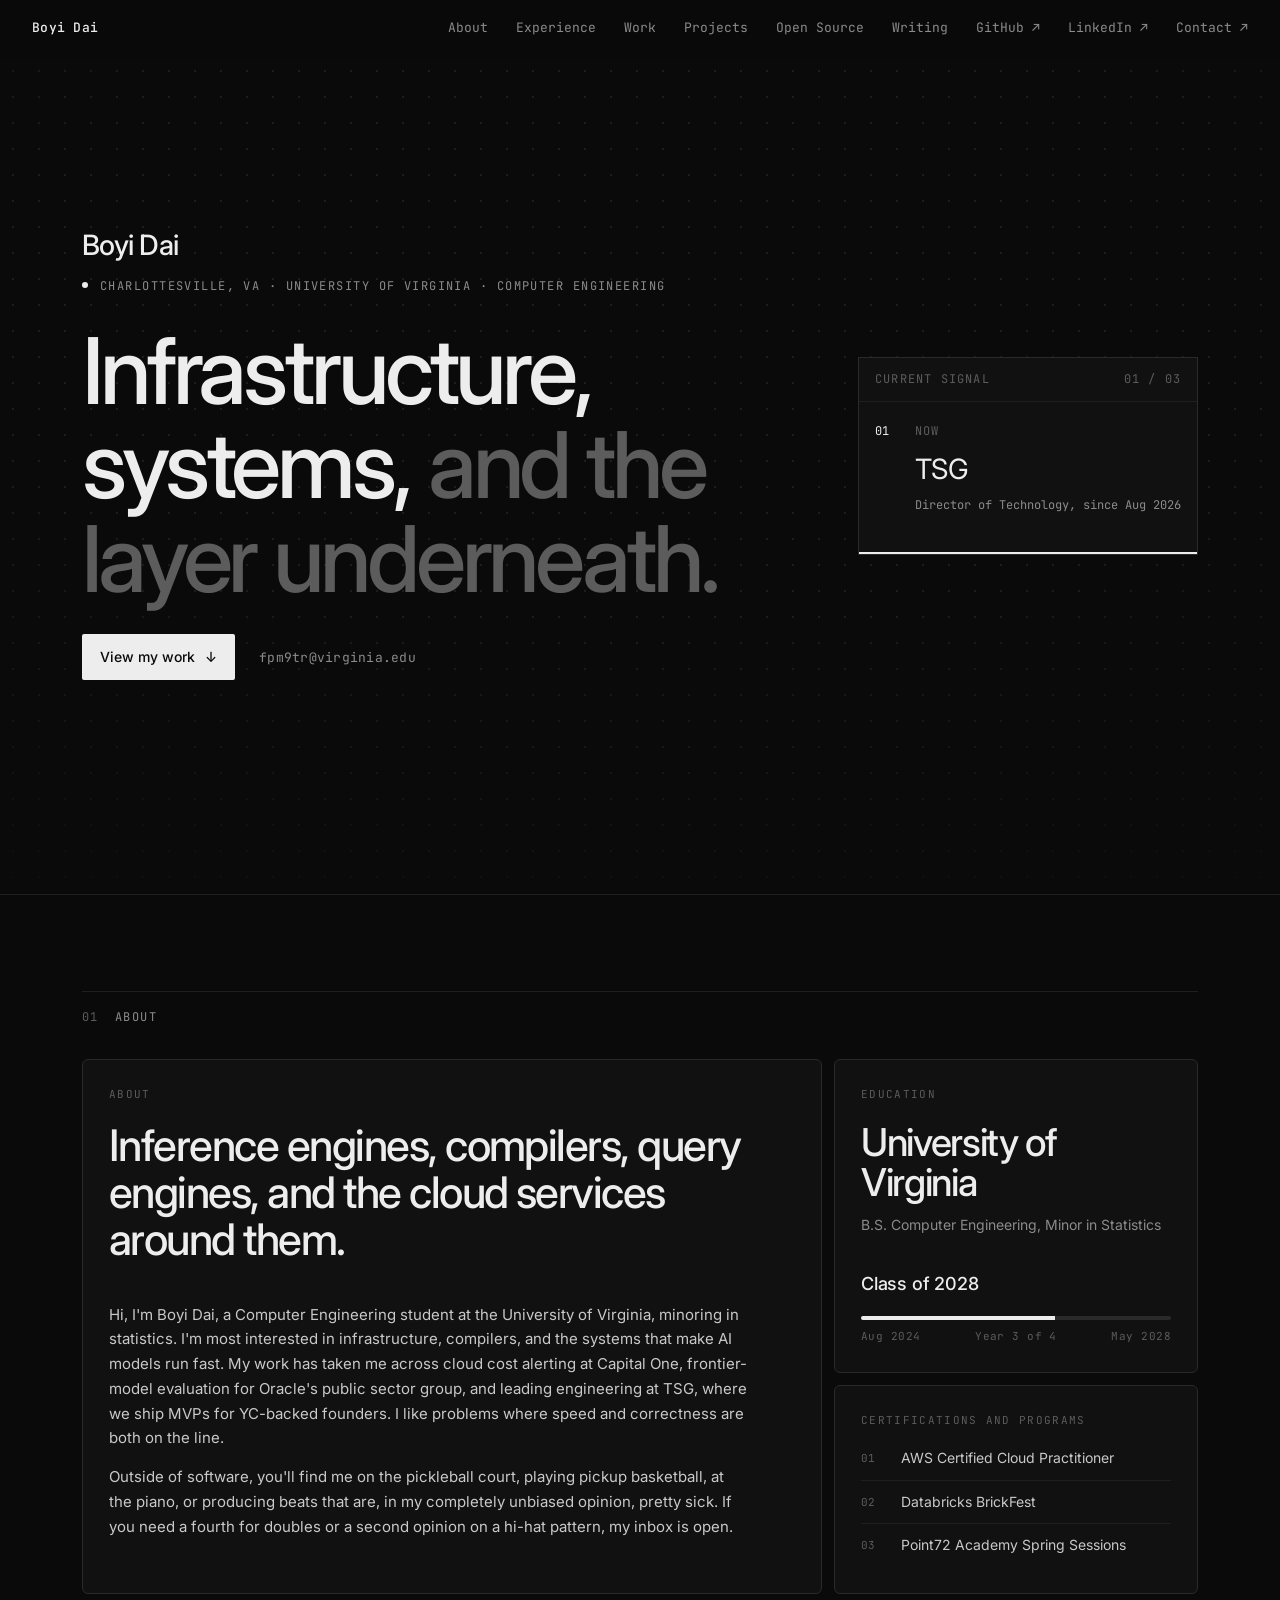
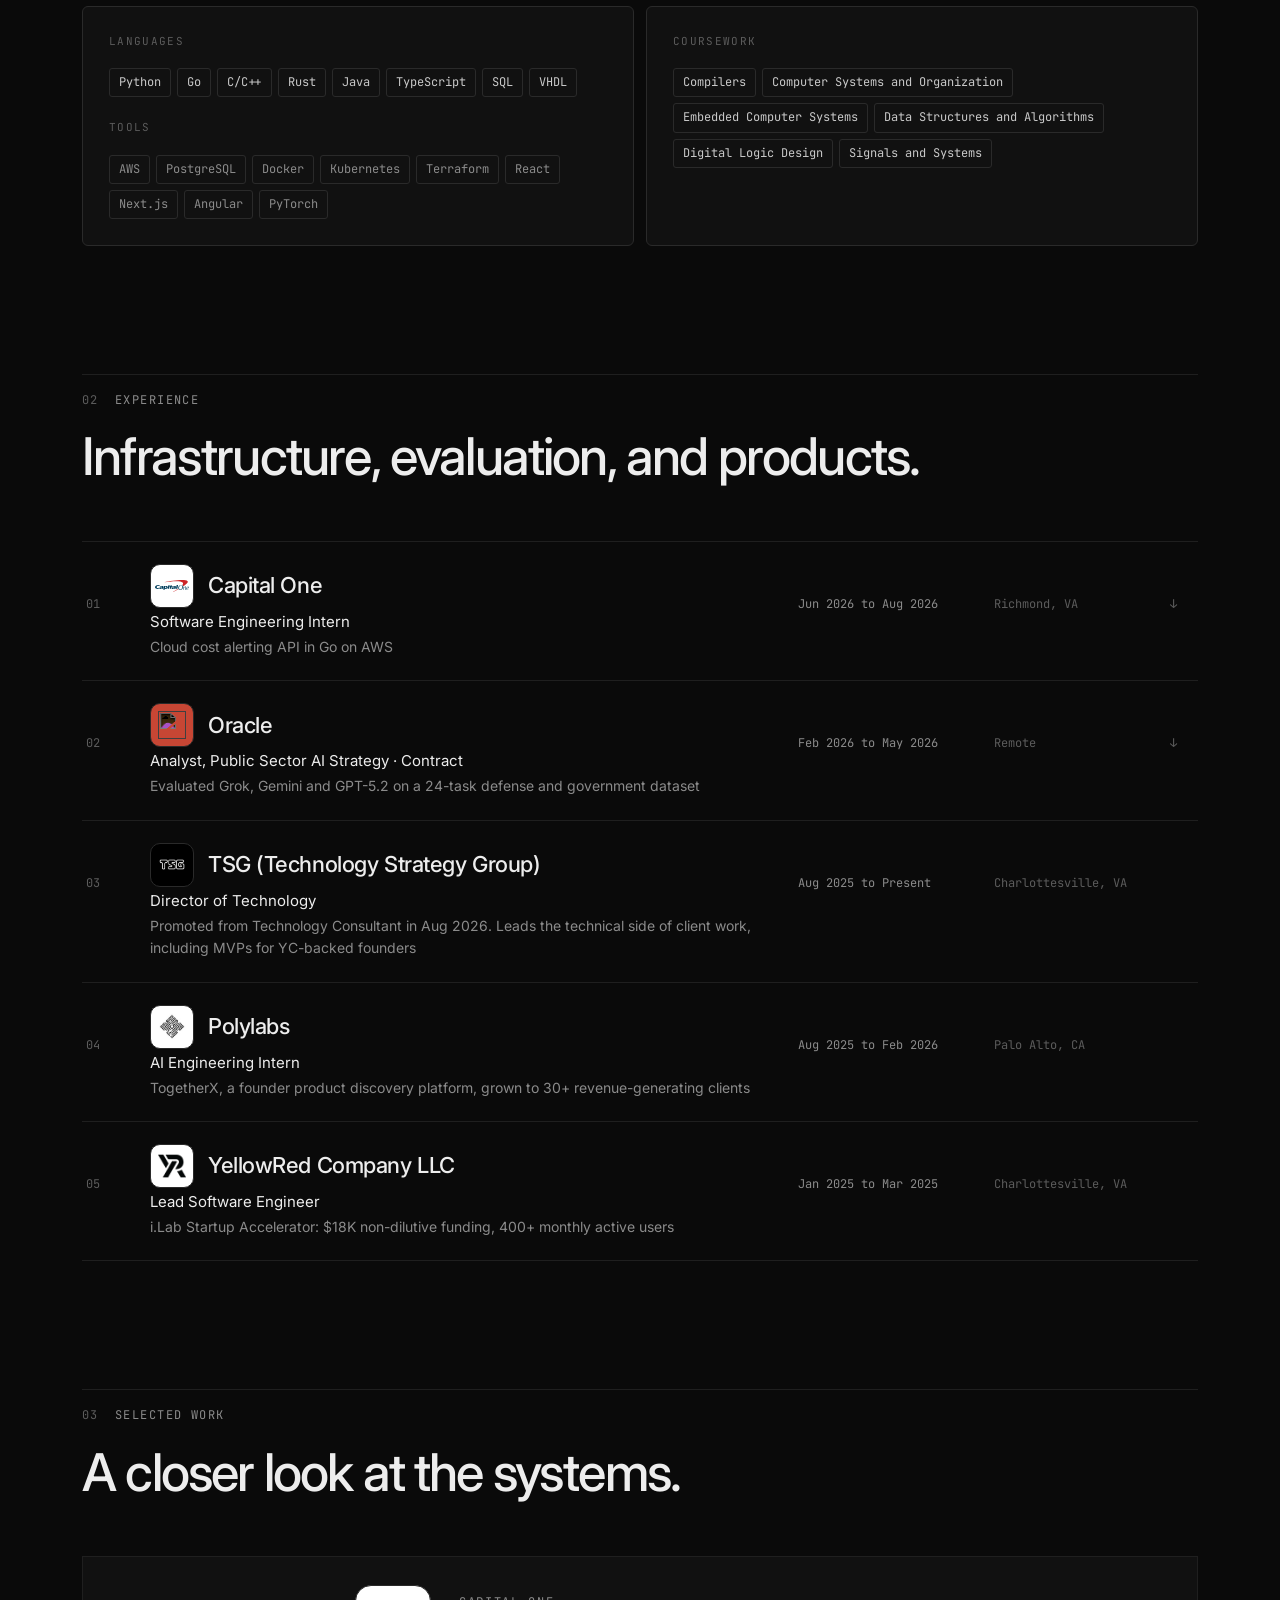
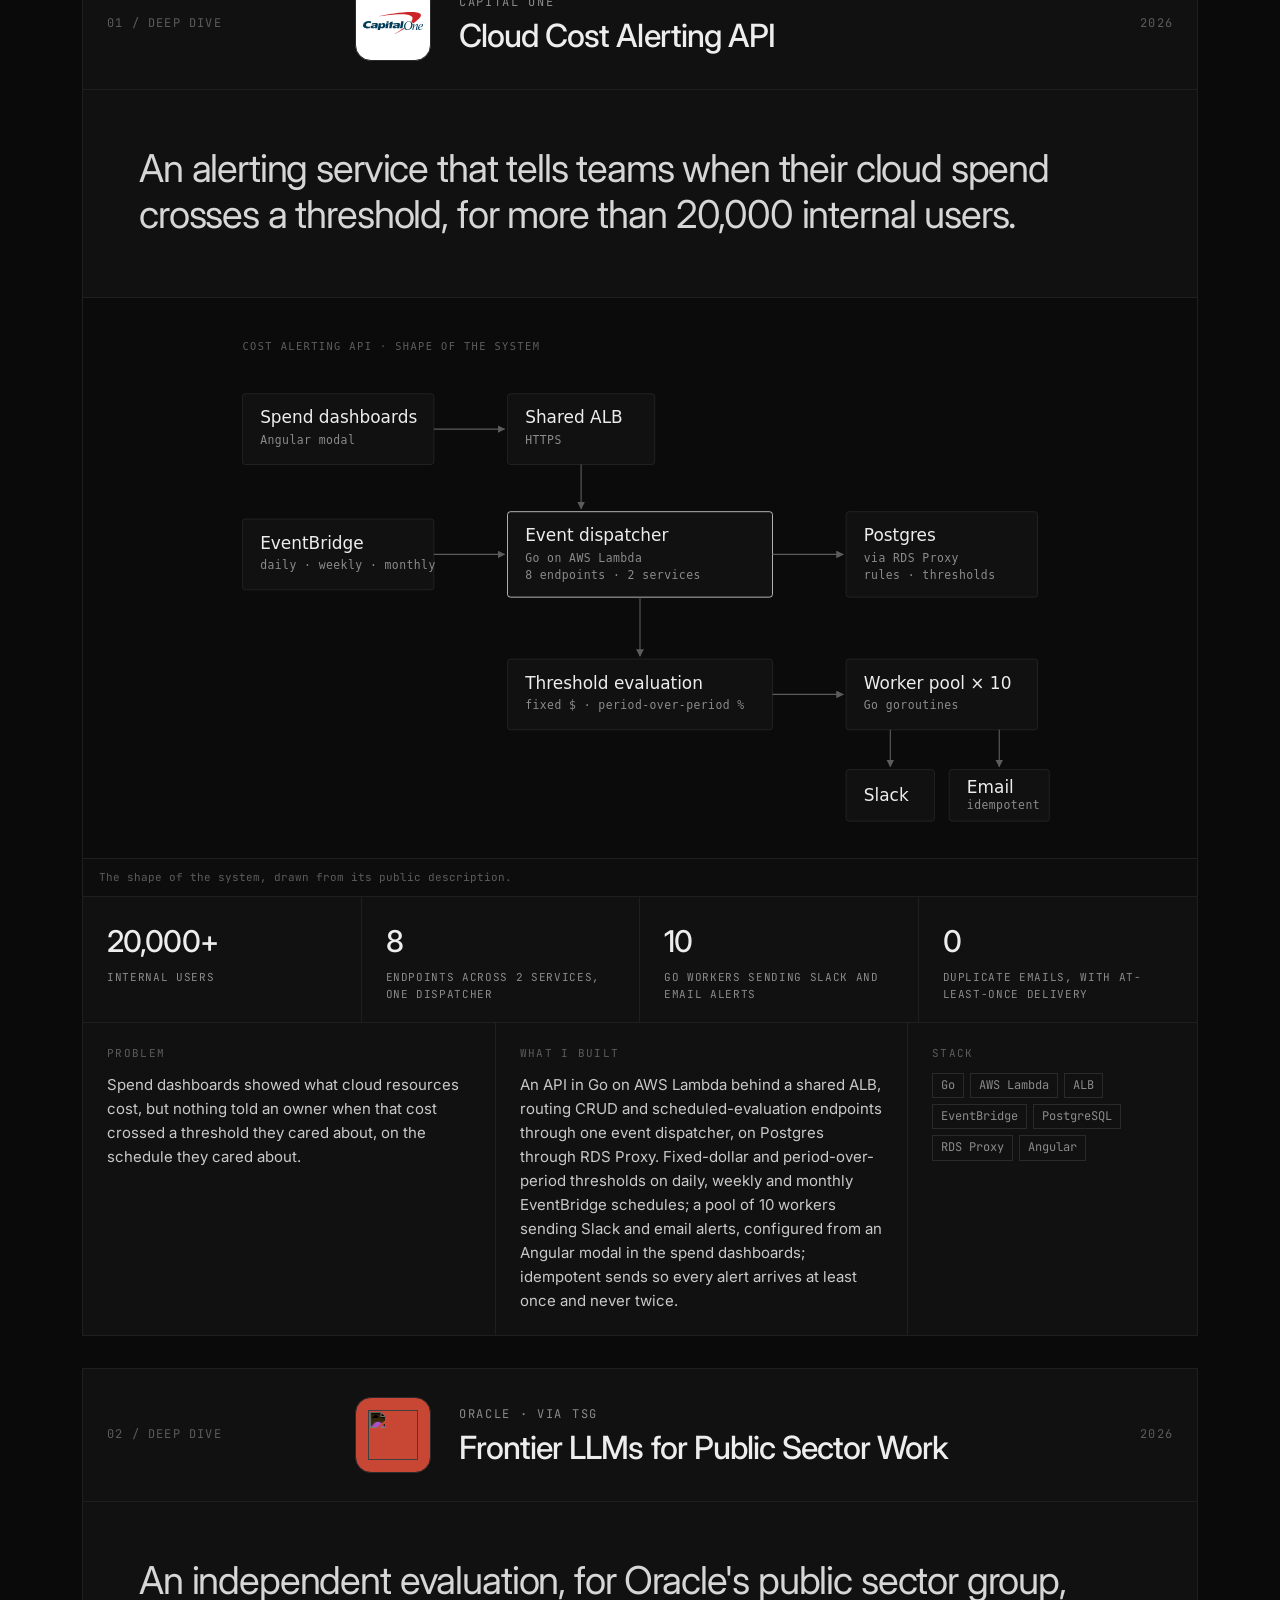
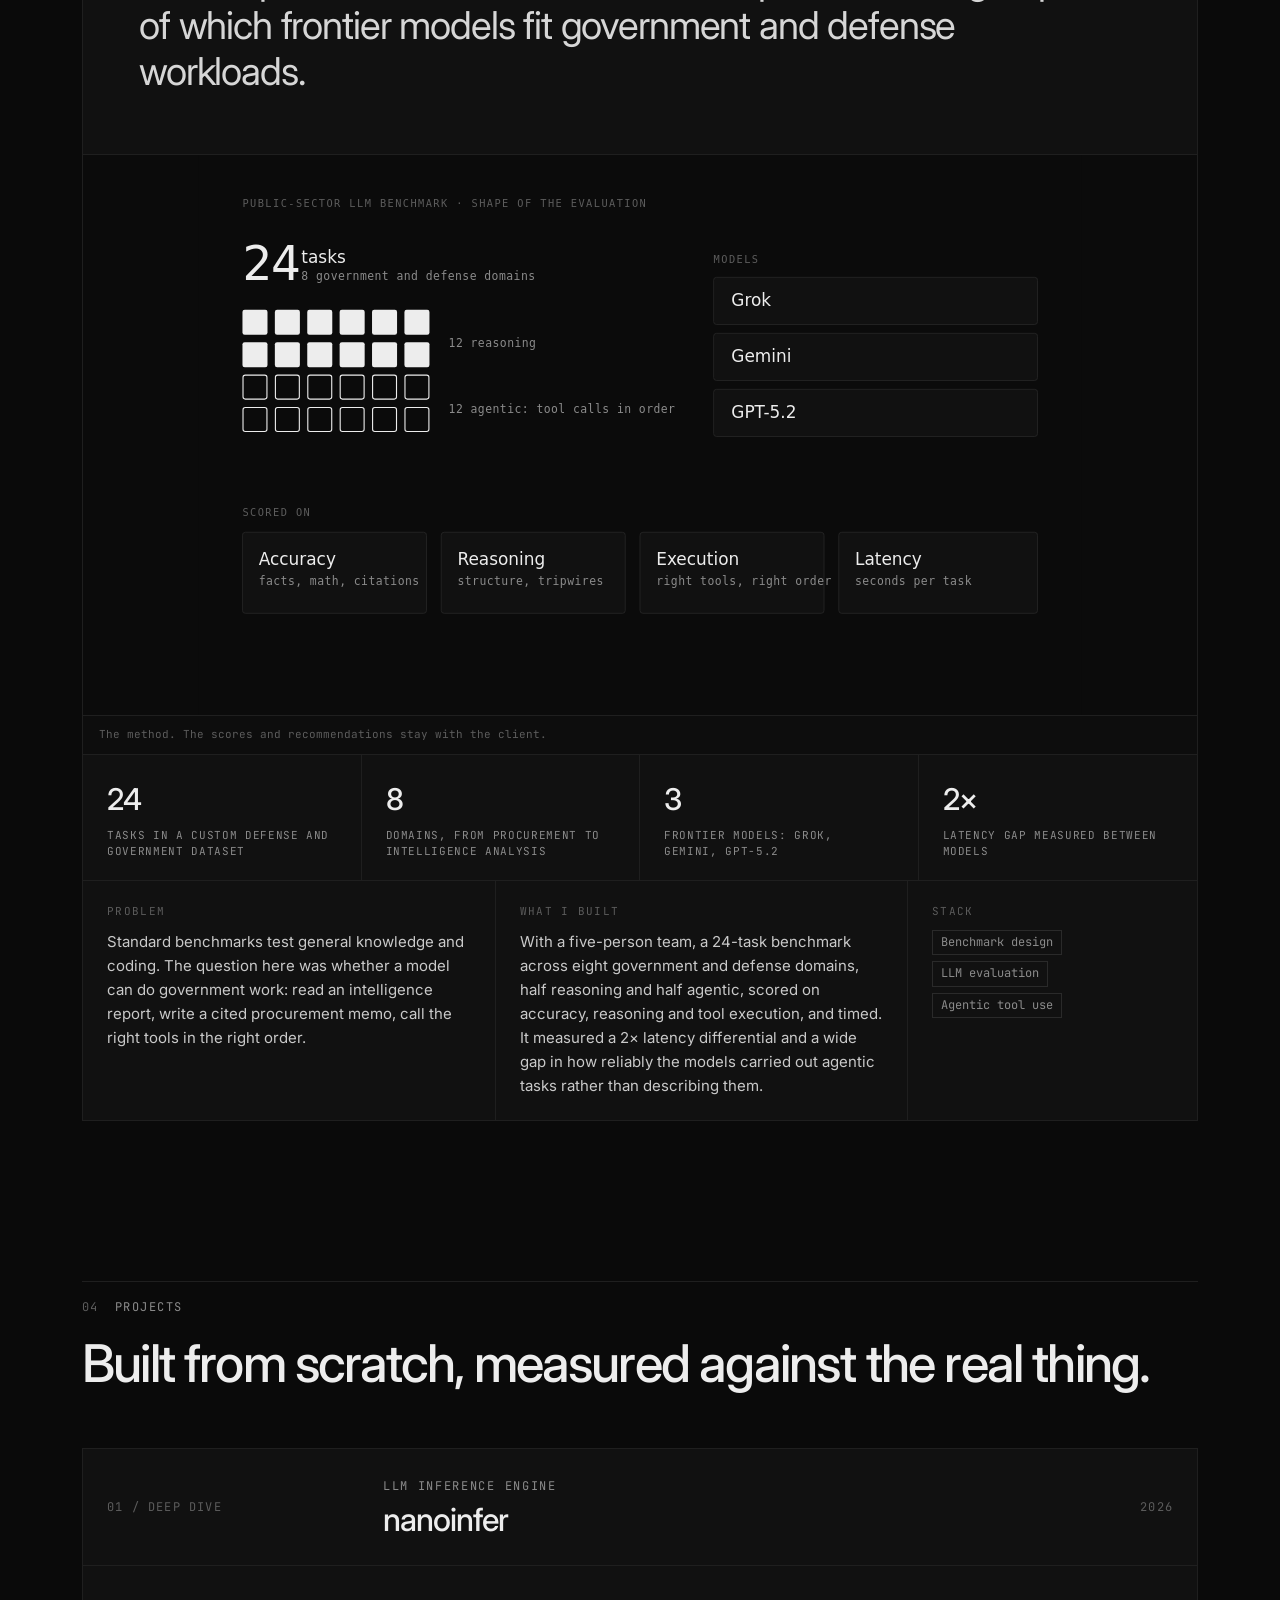
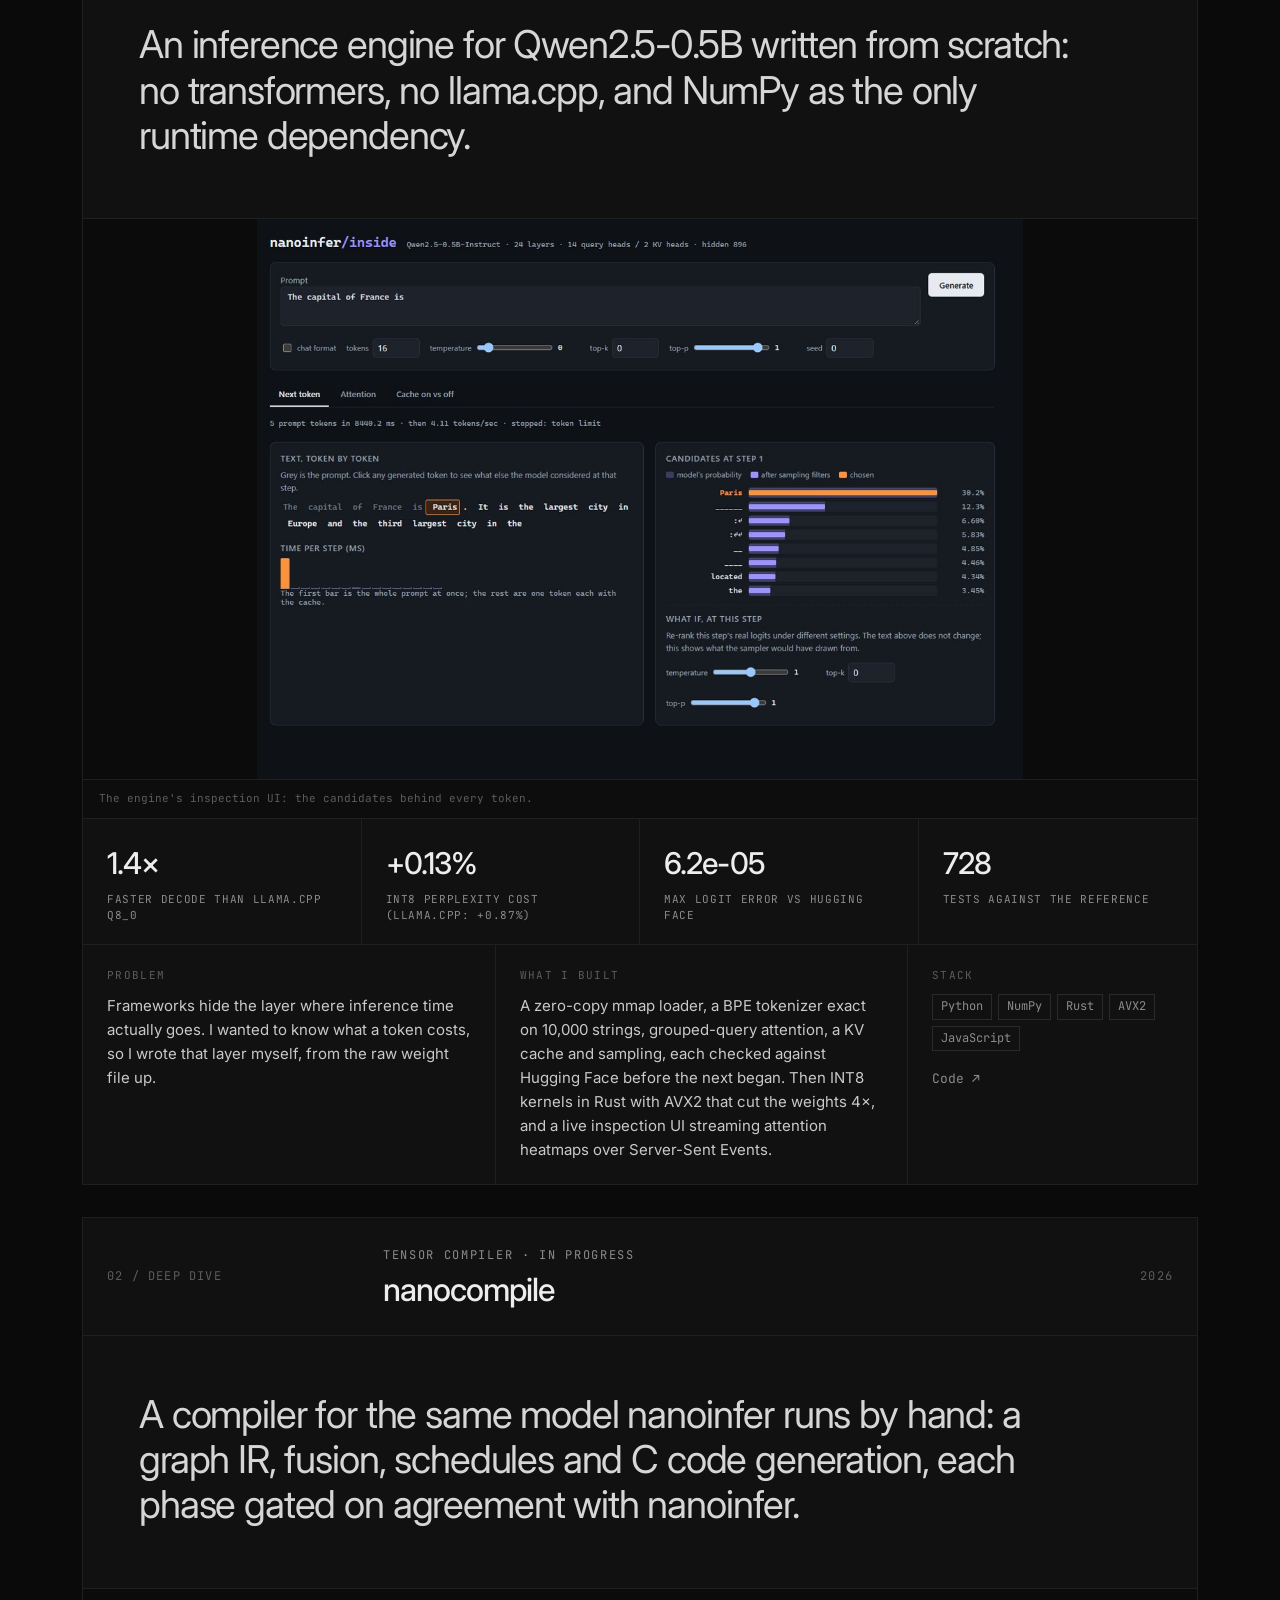
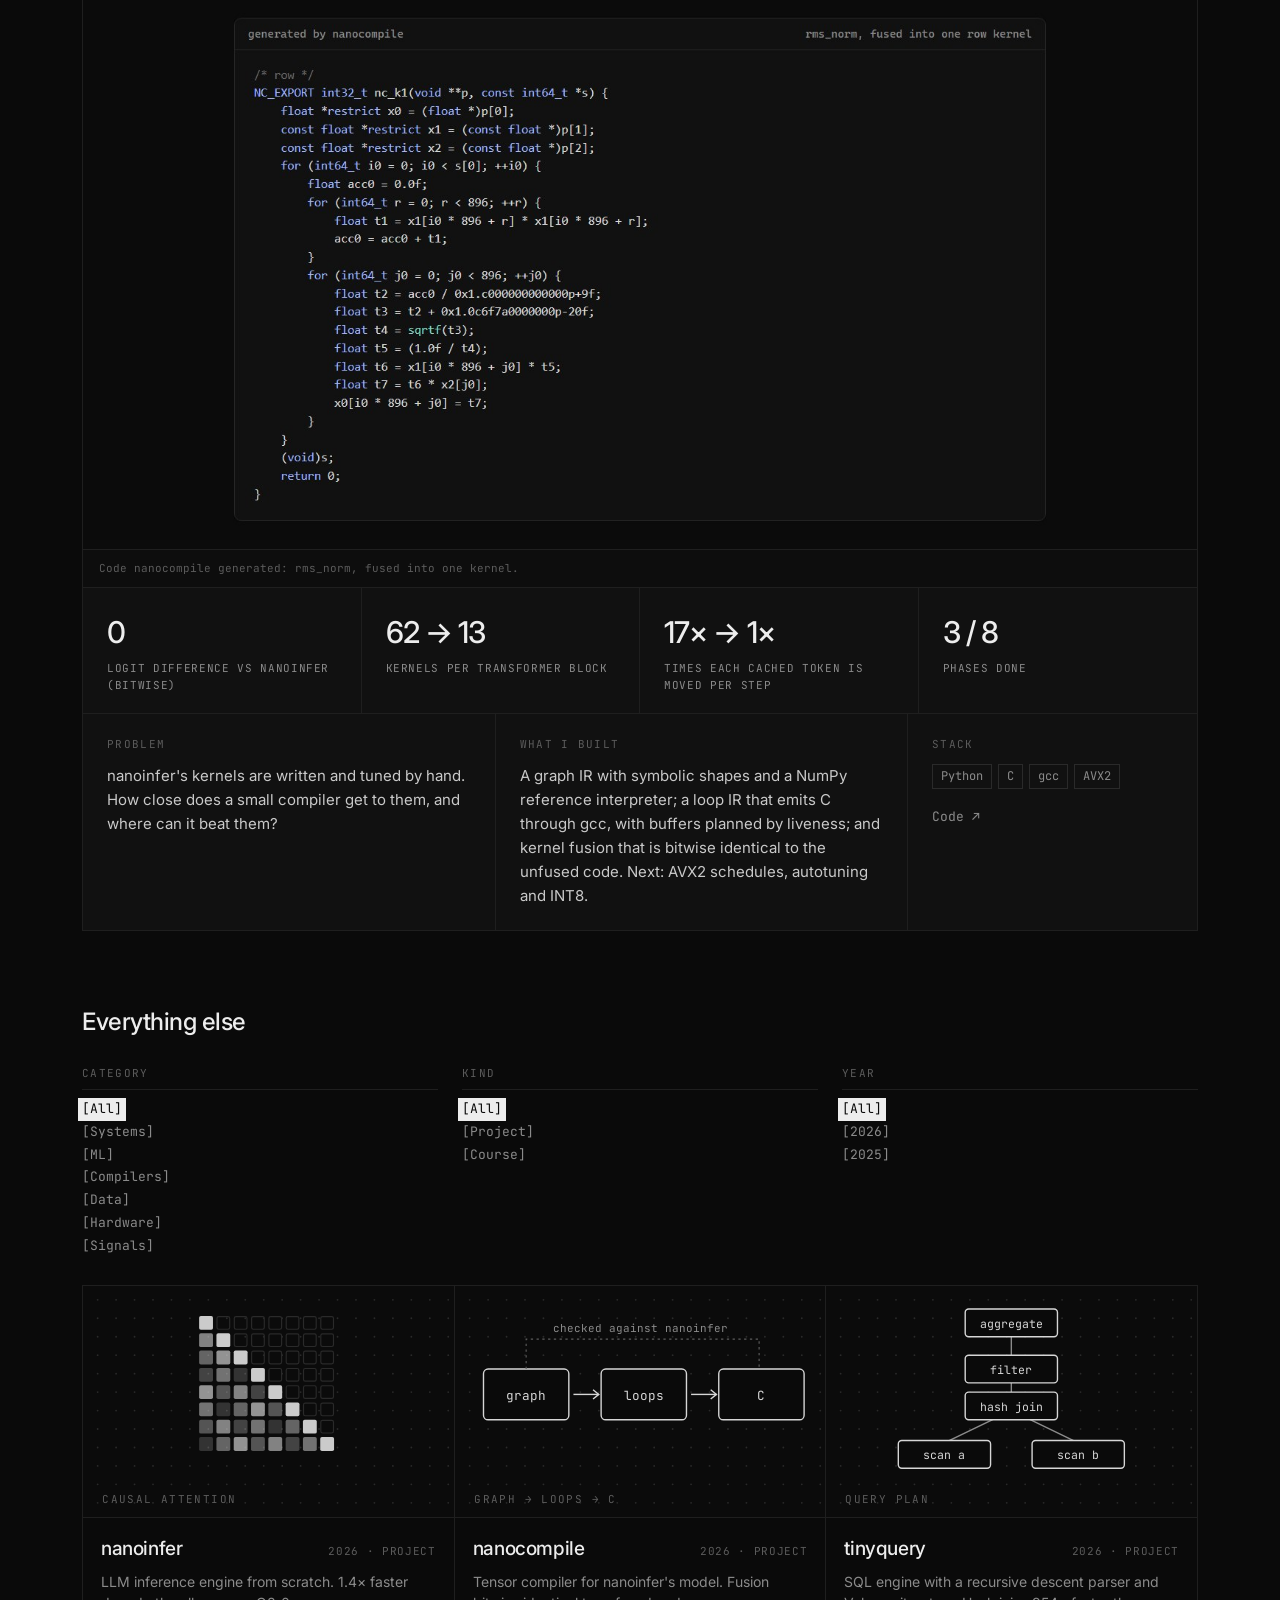
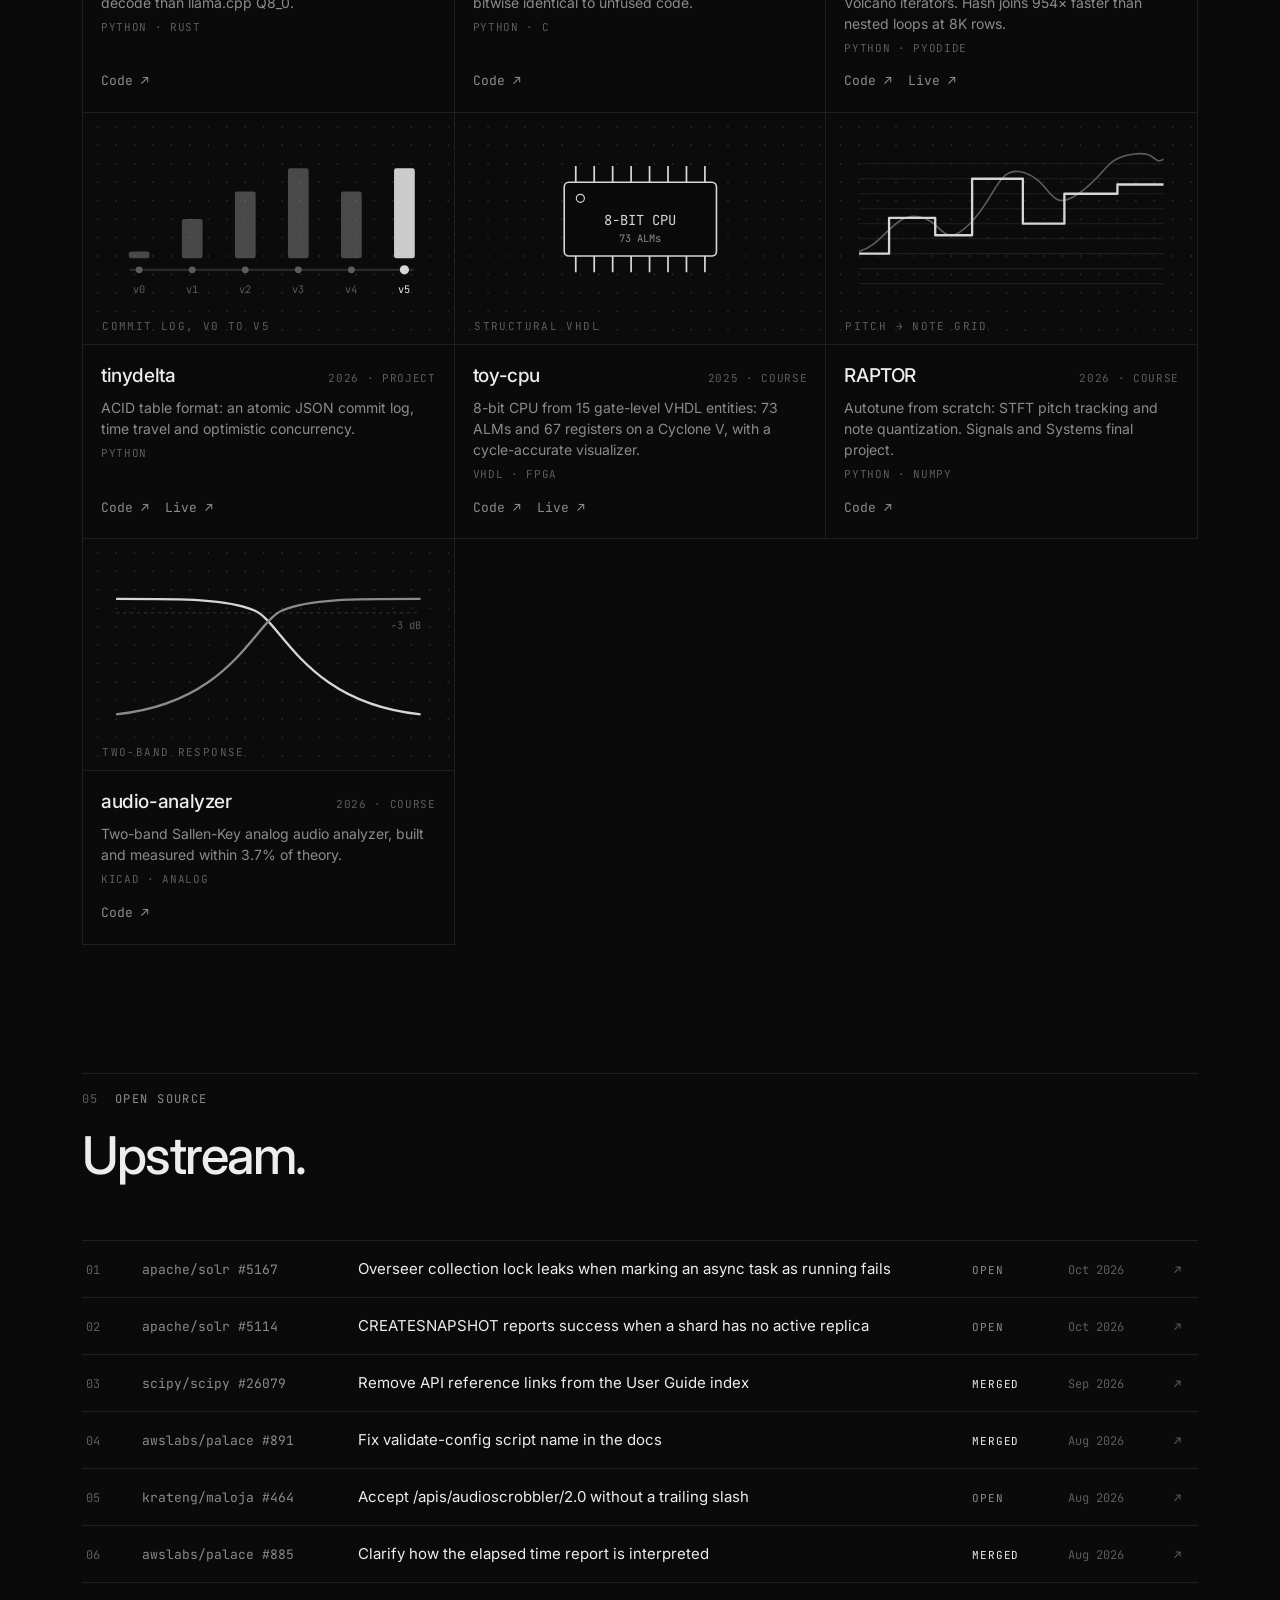
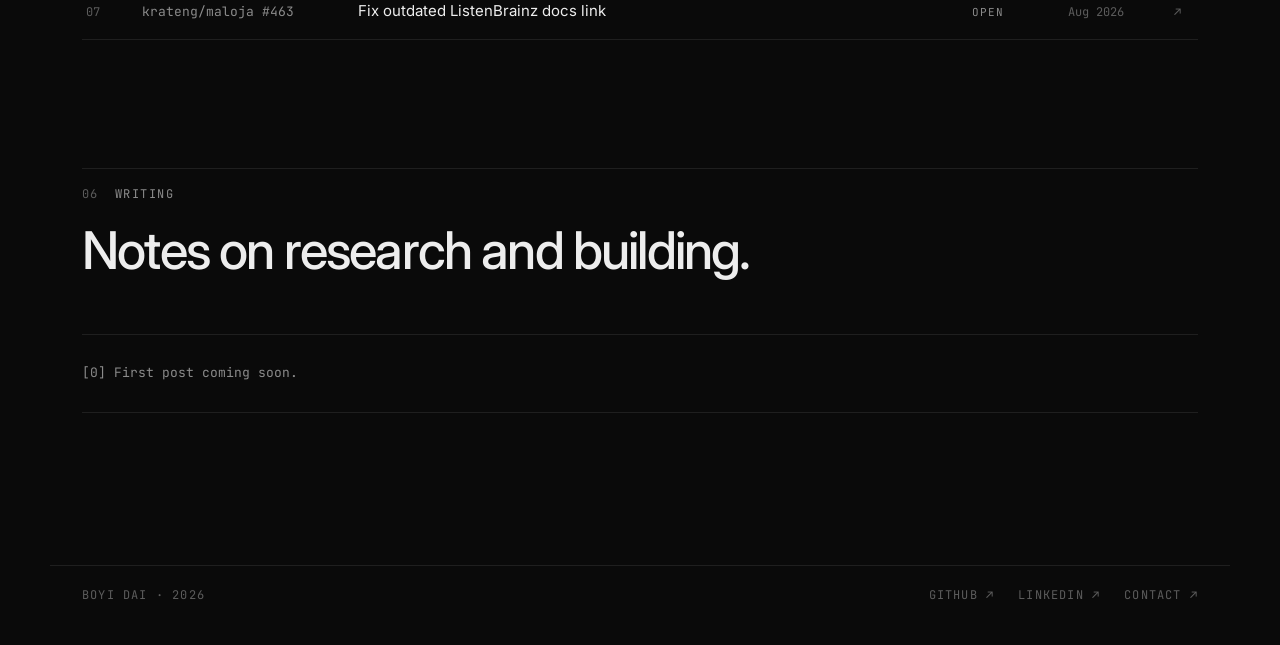
==== commit 11396fe6: "Capitalize Open Source" ====
--- a/index.html
+++ b/index.html
@@ -19,7 +19,7 @@
       <a href="#experience">Experience</a>
       <a href="#work">Work</a>
       <a href="#projects">Projects</a>
-      <a href="#open-source">Open source</a>
+      <a href="#open-source">Open Source</a>
       <a href="#writing">Writing</a>
       <span id="nav-links"></span>
     </nav>
@@ -71,7 +71,7 @@
     </section>
 
     <section class="section wrap" id="open-source">
-      <div class="section-head"><span class="num">05</span><span class="label">Open source</span></div>
+      <div class="section-head"><span class="num">05</span><span class="label">Open Source</span></div>
       <h2 class="section-title">Upstream.</h2>
       <ol class="prs" id="prs"></ol>
     </section>
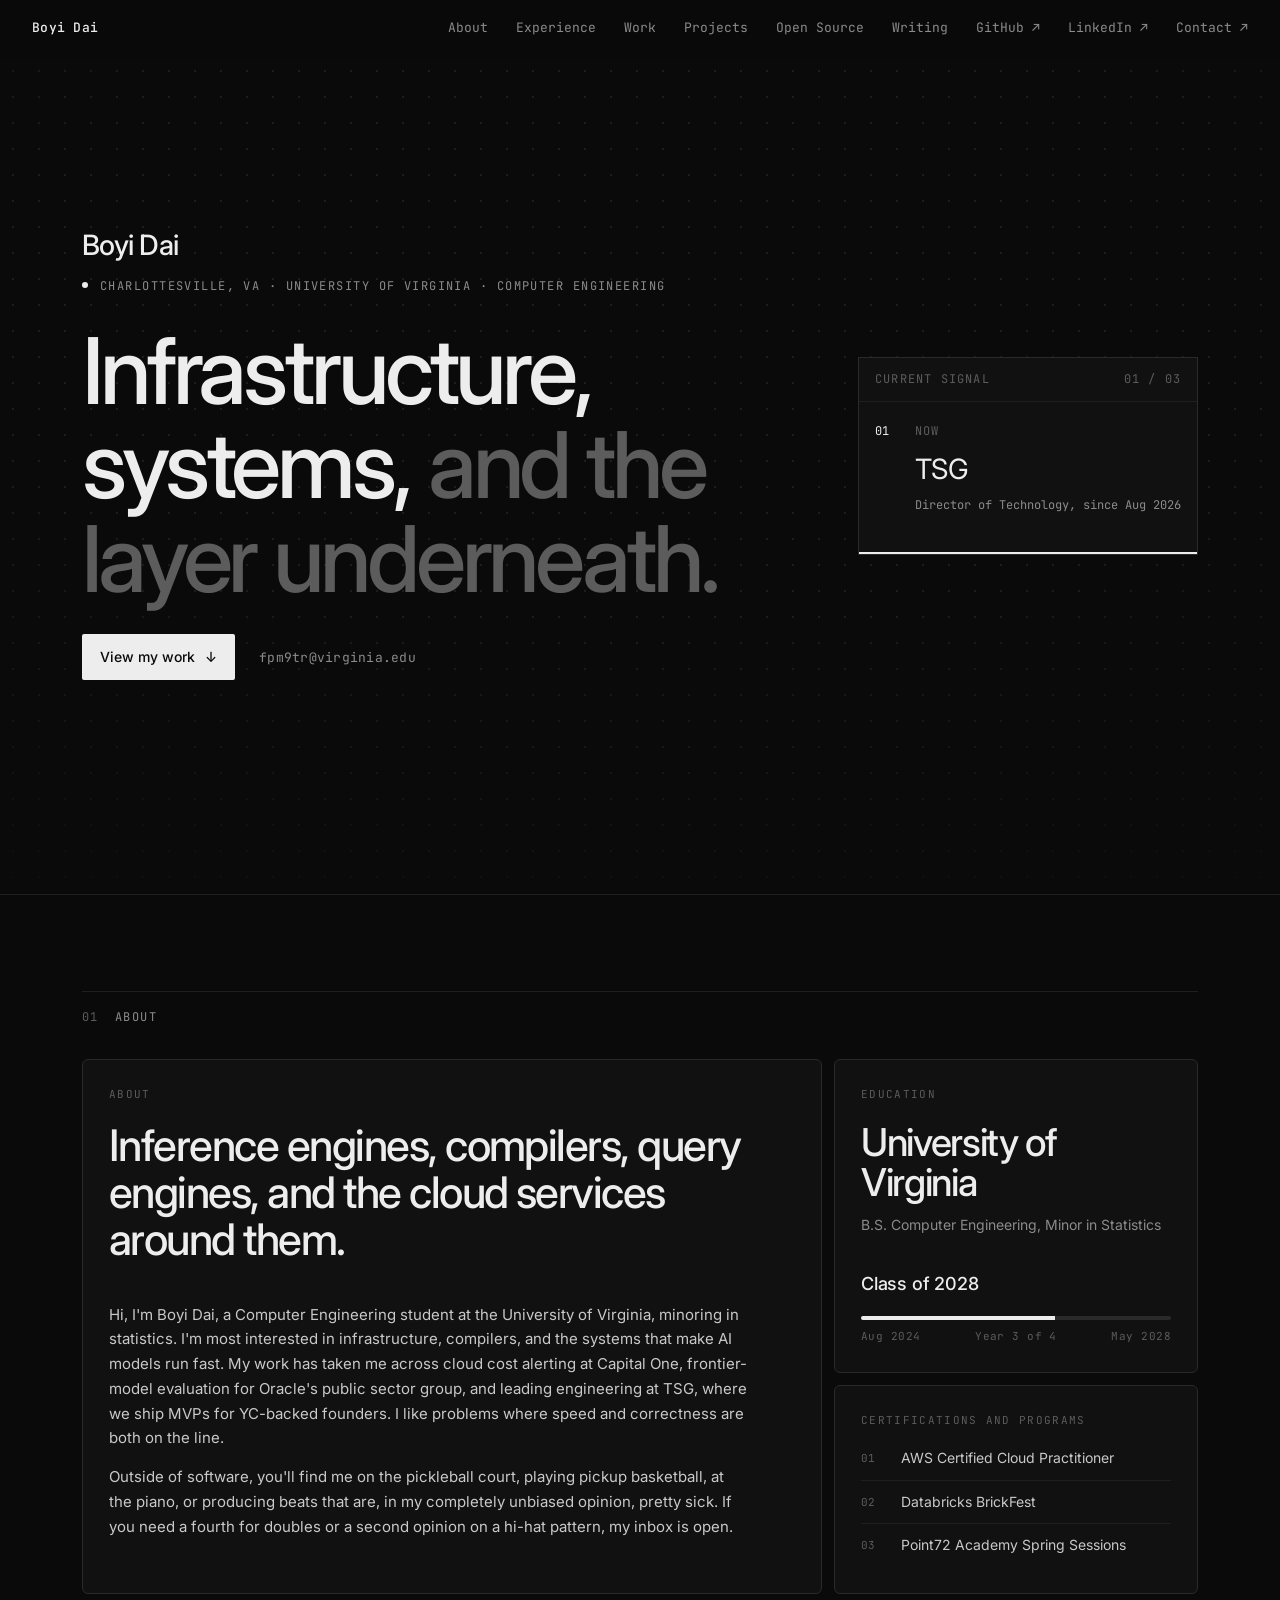
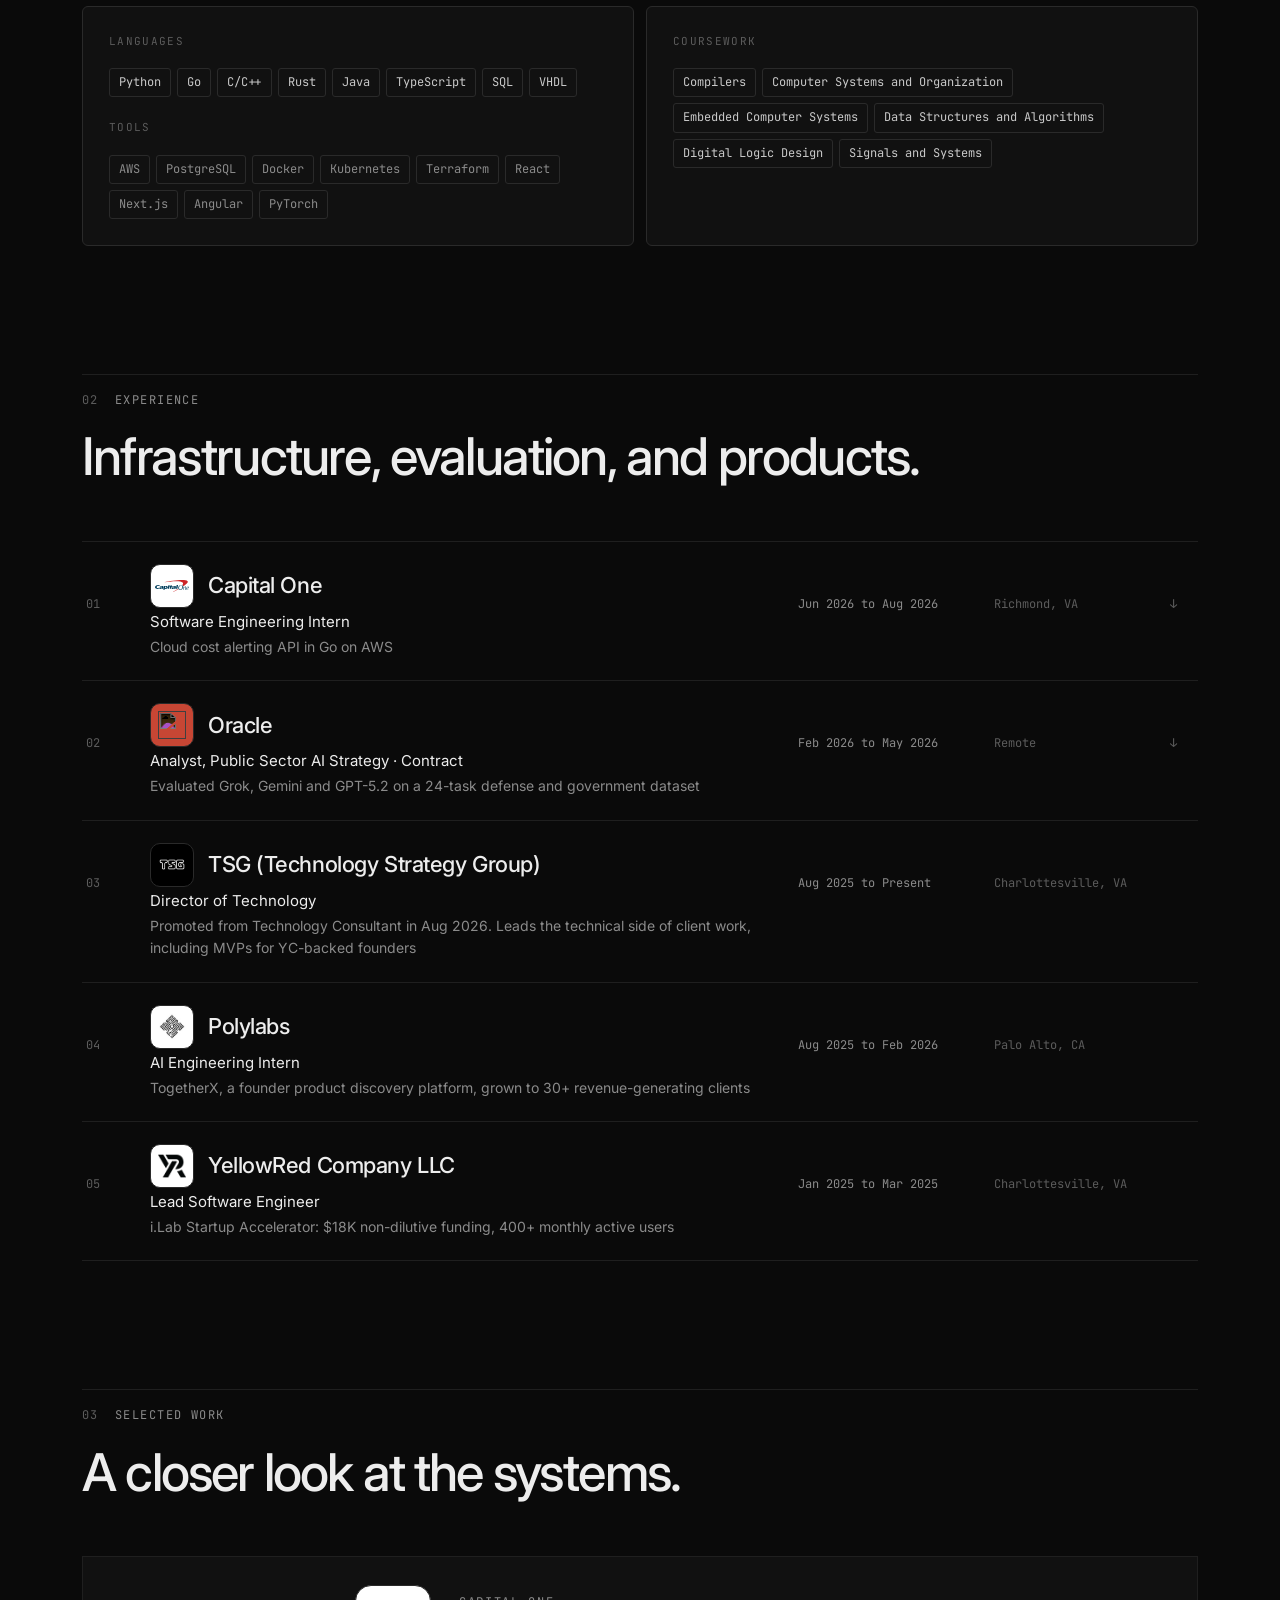
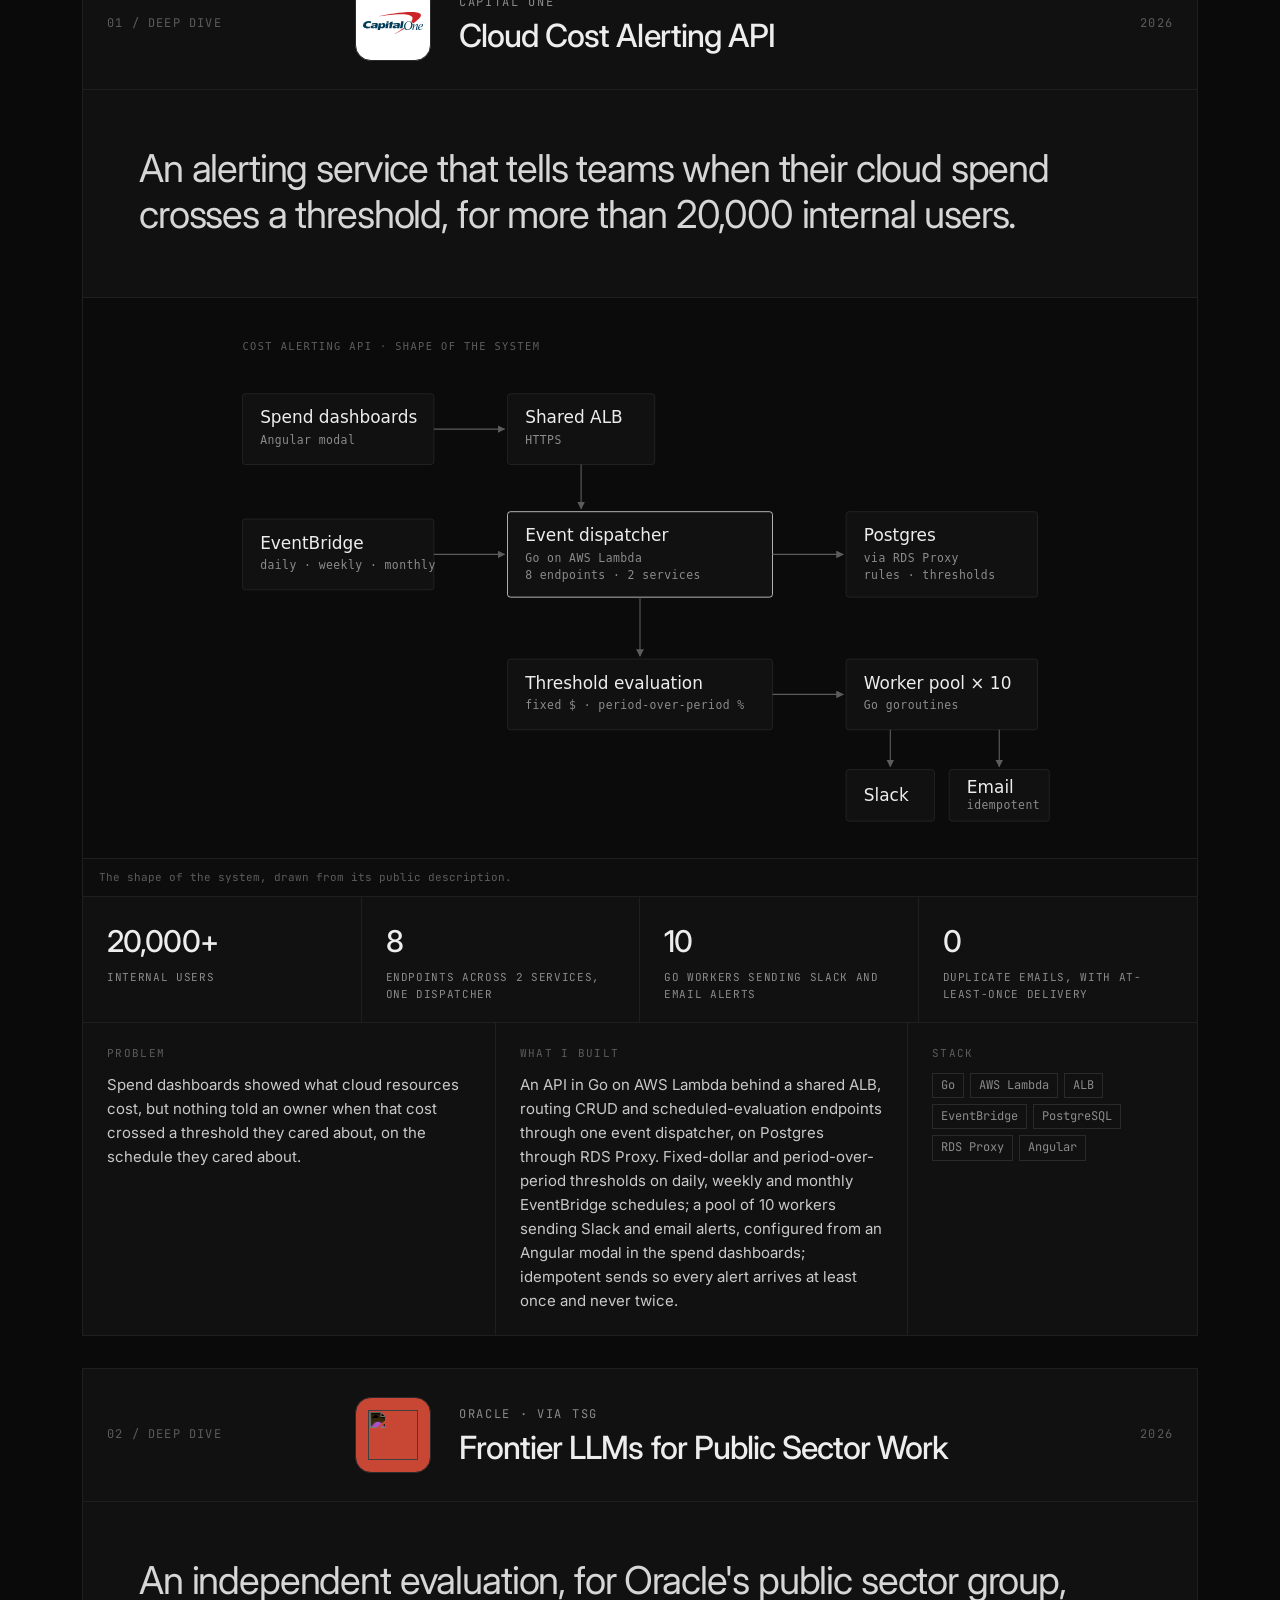
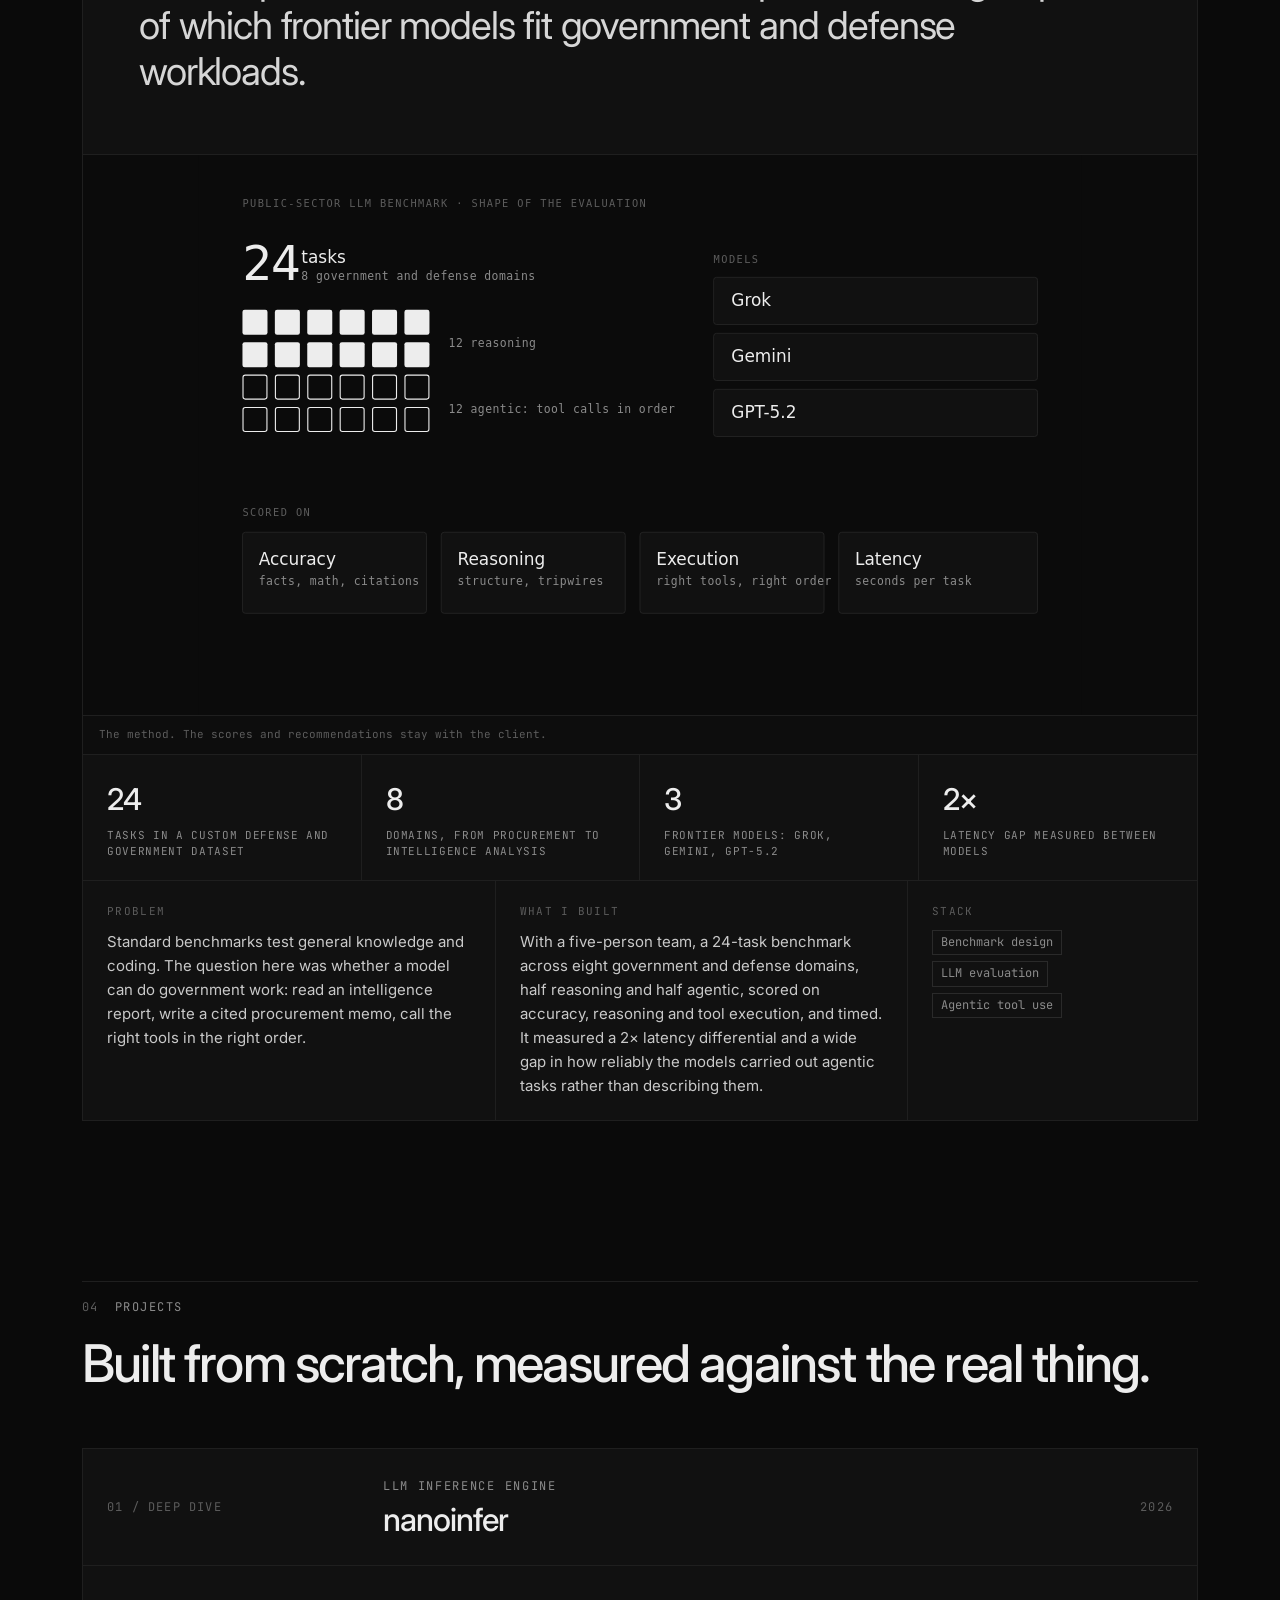
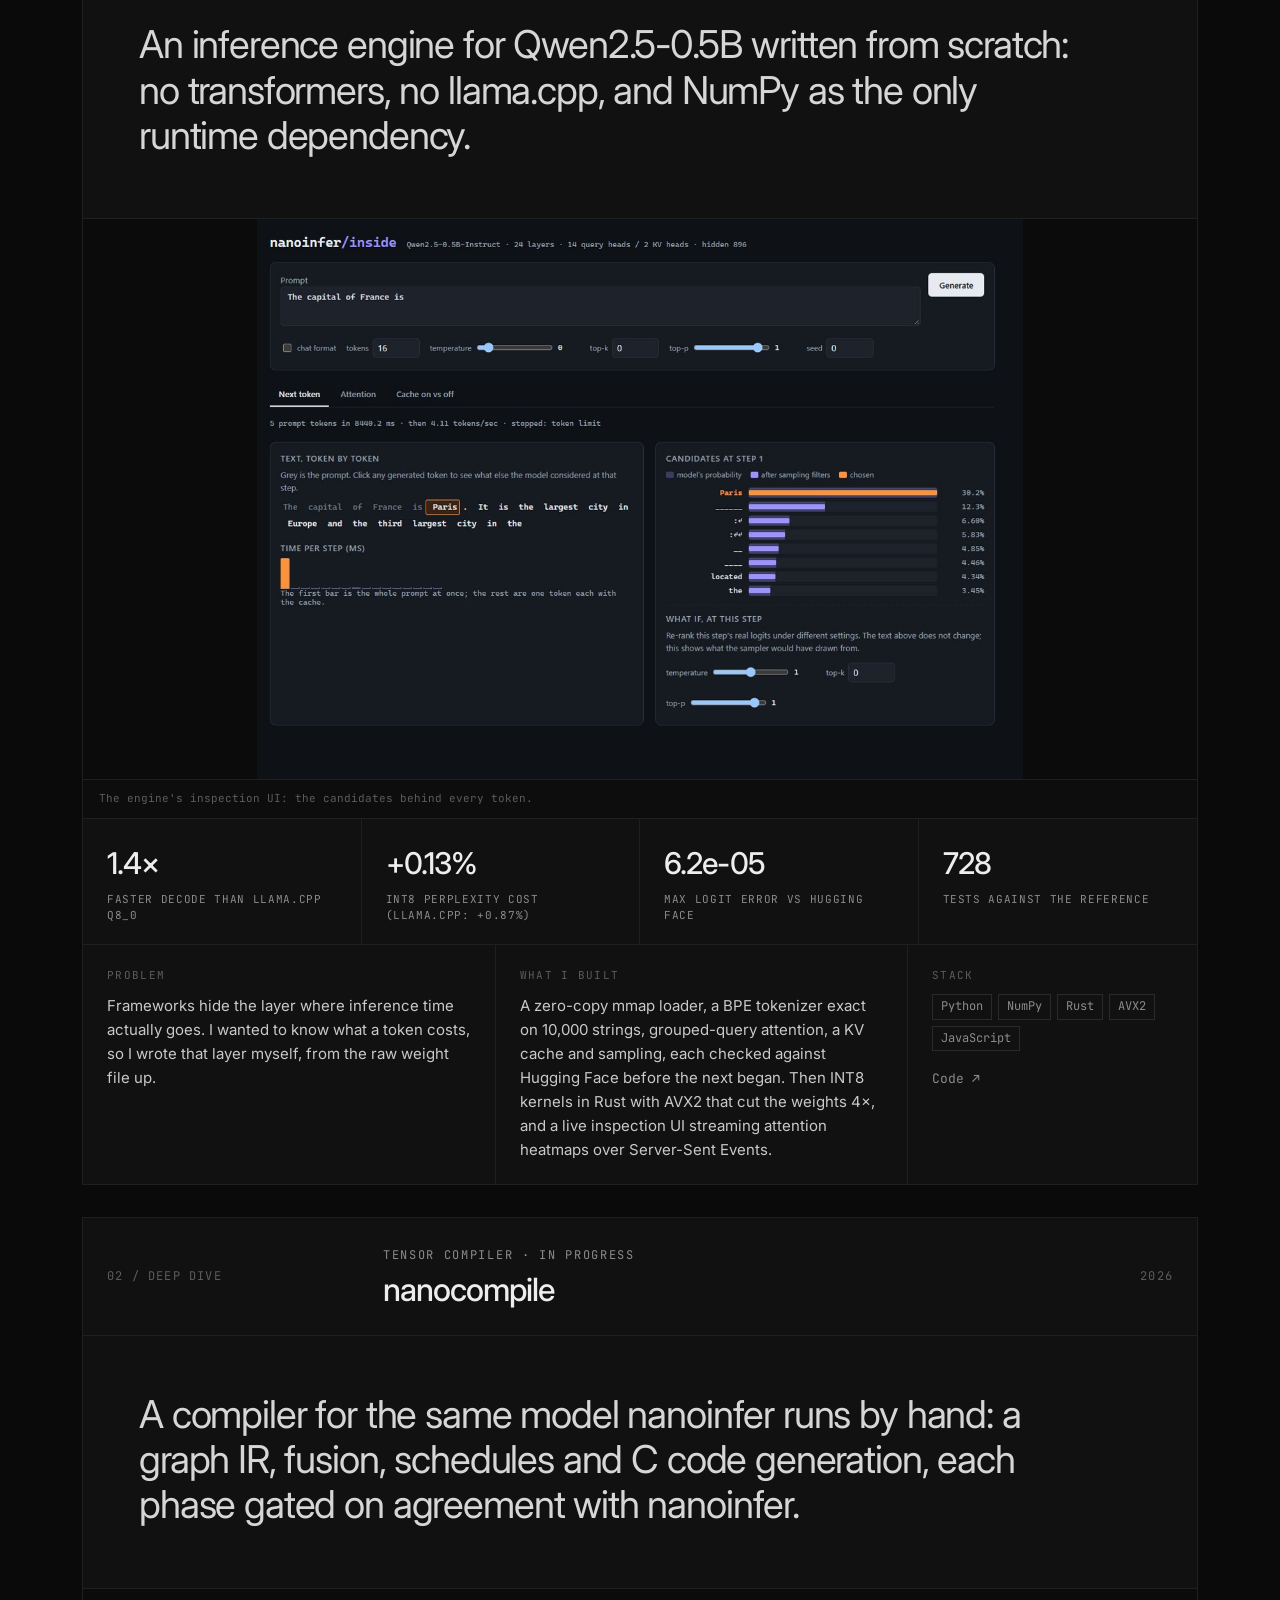
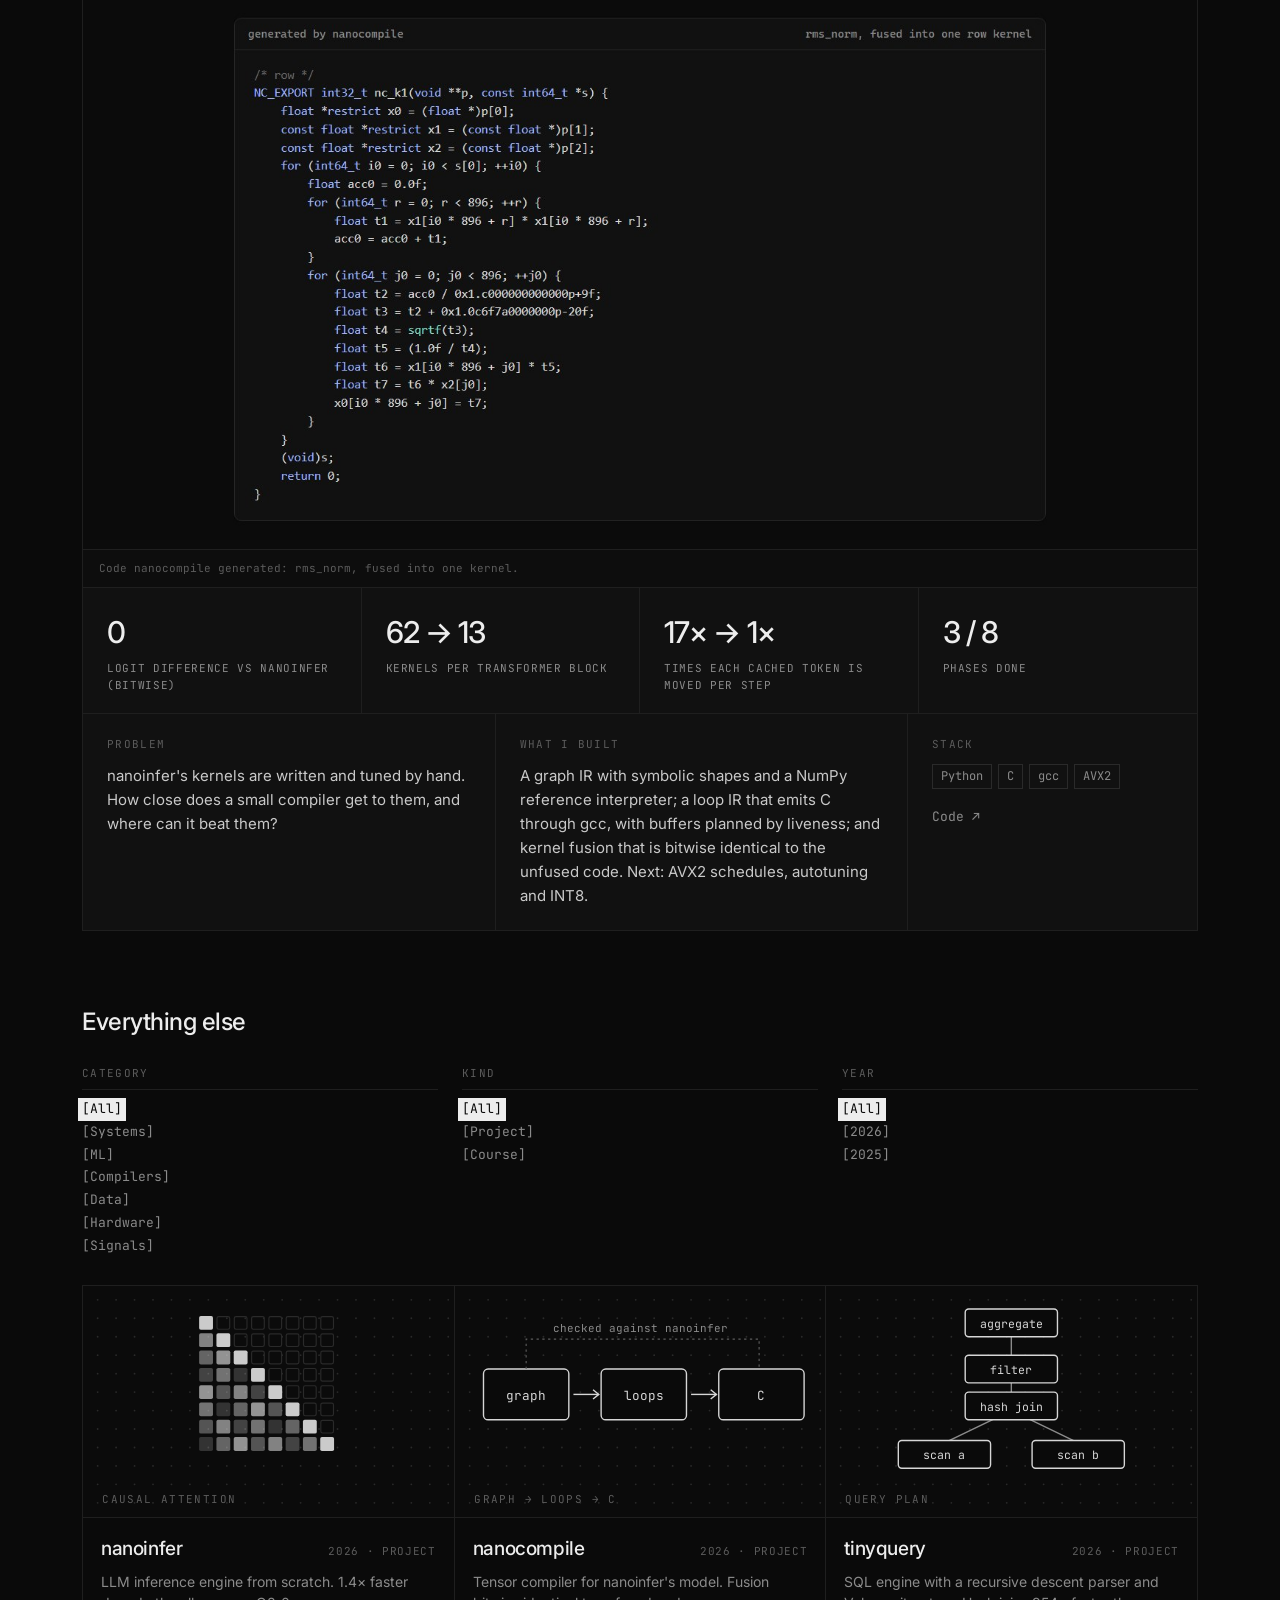
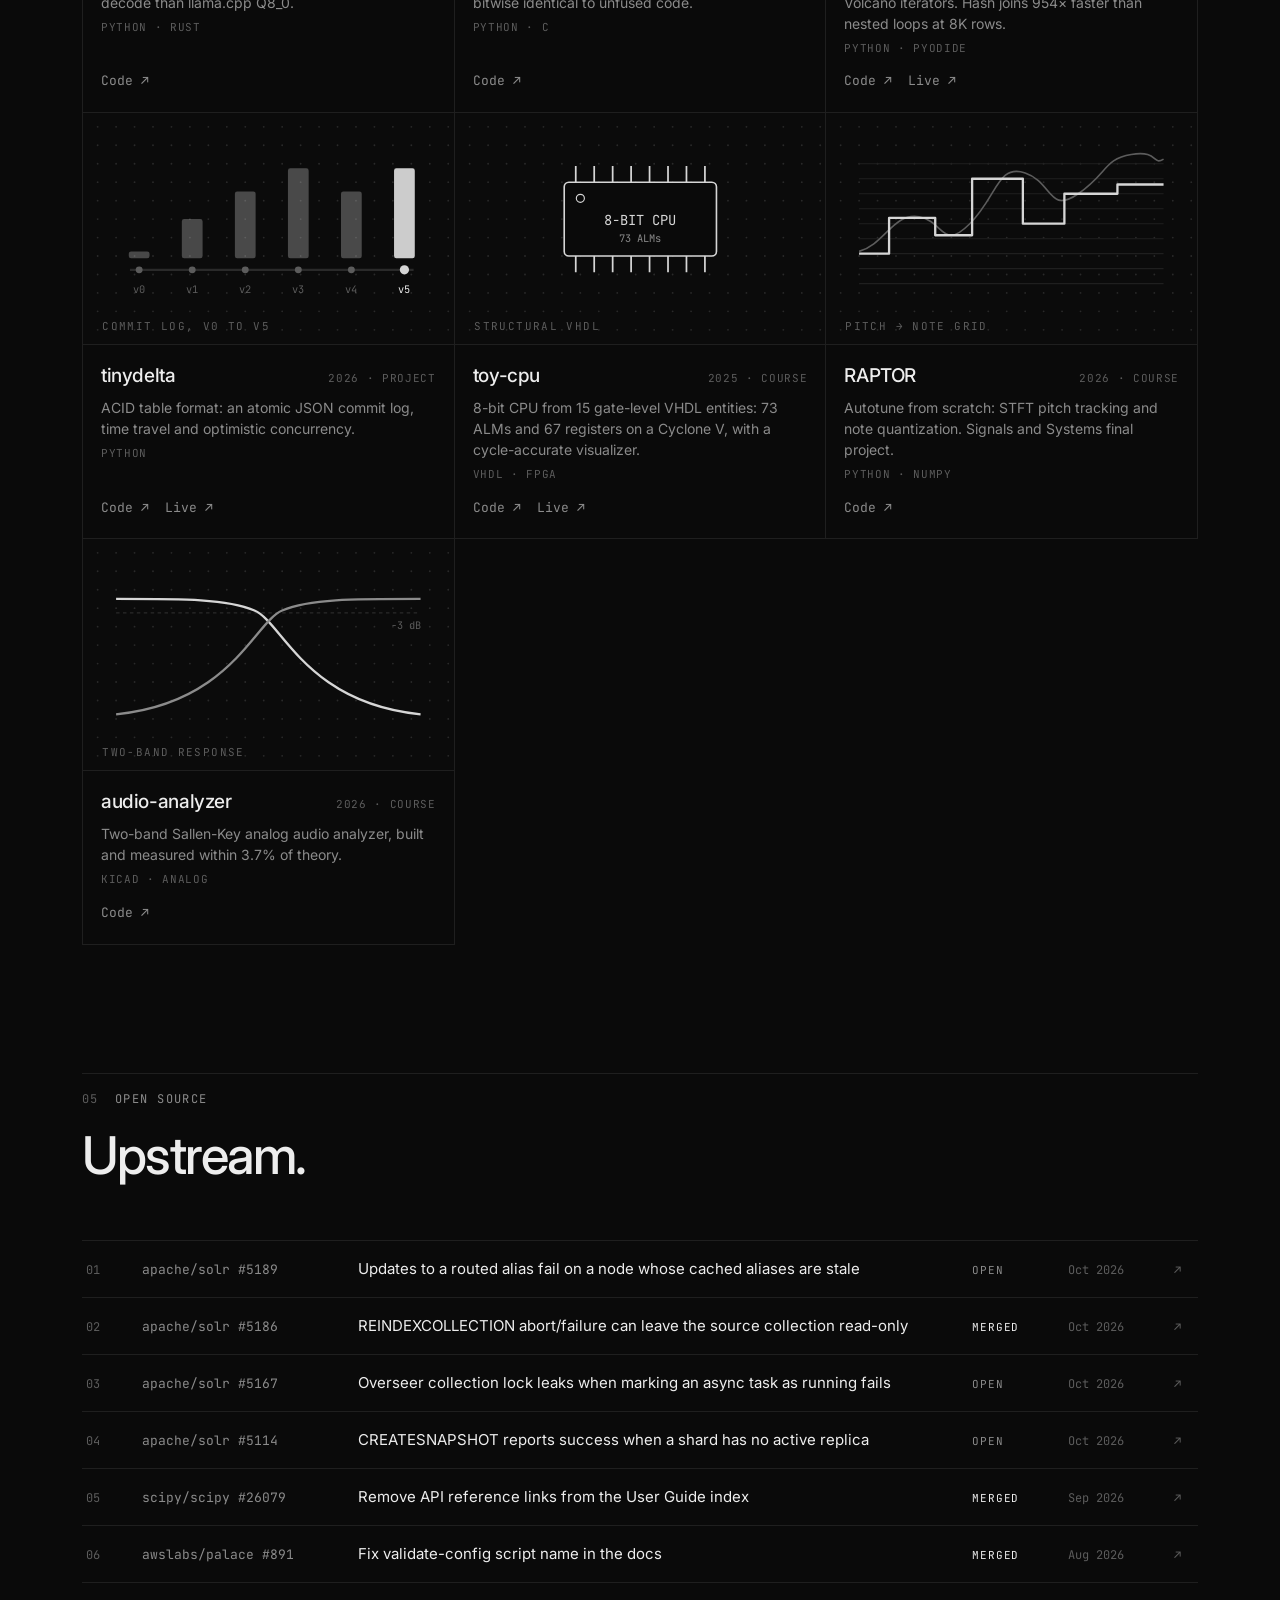
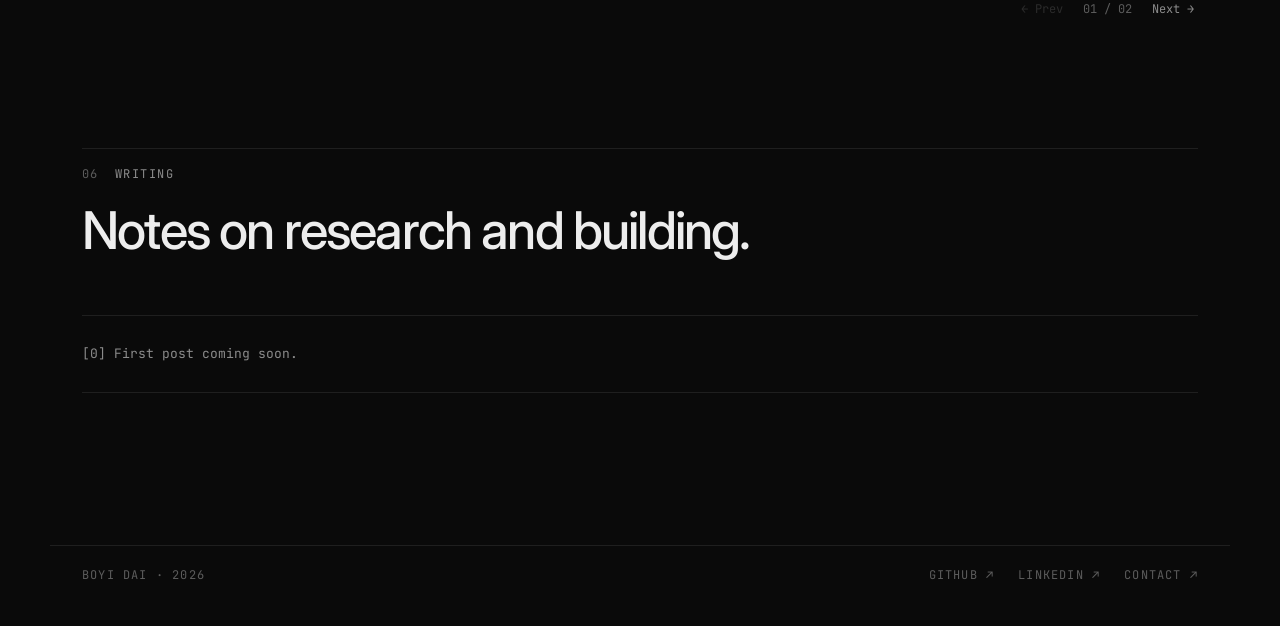
==== commit ebae9acf: "Add the Solr routed alias PR, mark #5186 merged, and paginate open source" ====
--- a/index.html
+++ b/index.html
@@ -74,6 +74,7 @@
       <div class="section-head"><span class="num">05</span><span class="label">Open Source</span></div>
       <h2 class="section-title">Upstream.</h2>
       <ol class="prs" id="prs"></ol>
+      <div class="pager" id="prs-pager"></div>
     </section>
 
     <section class="section wrap" id="writing">
--- a/styles.css
+++ b/styles.css
@@ -252,6 +252,11 @@
 .posts .summary { color: var(--muted); font-size: 15px; }
 .posts .n, .posts .date, .posts .arrow { font-family: var(--mono); font-size: 12px; color: var(--dim); transition: color .15s; }
 .prs .date, .prs .n, .prs .arrow { font-family: var(--mono); font-size: 12px; color: var(--dim); }
+.pager { display: flex; justify-content: flex-end; align-items: center; gap: 16px; margin-top: 16px; font-family: var(--mono); font-size: 12px; color: var(--dim); }
+.pager:empty { display: none; }
+.pager button { font: inherit; color: var(--muted); background: none; border: 0; padding: 1px 4px; cursor: pointer; }
+.pager button:hover:not(:disabled) { color: var(--text); }
+.pager button:disabled { color: var(--dim); opacity: .4; cursor: default; }
 
 /* -- about ---------------------------------------------------------------- */
 
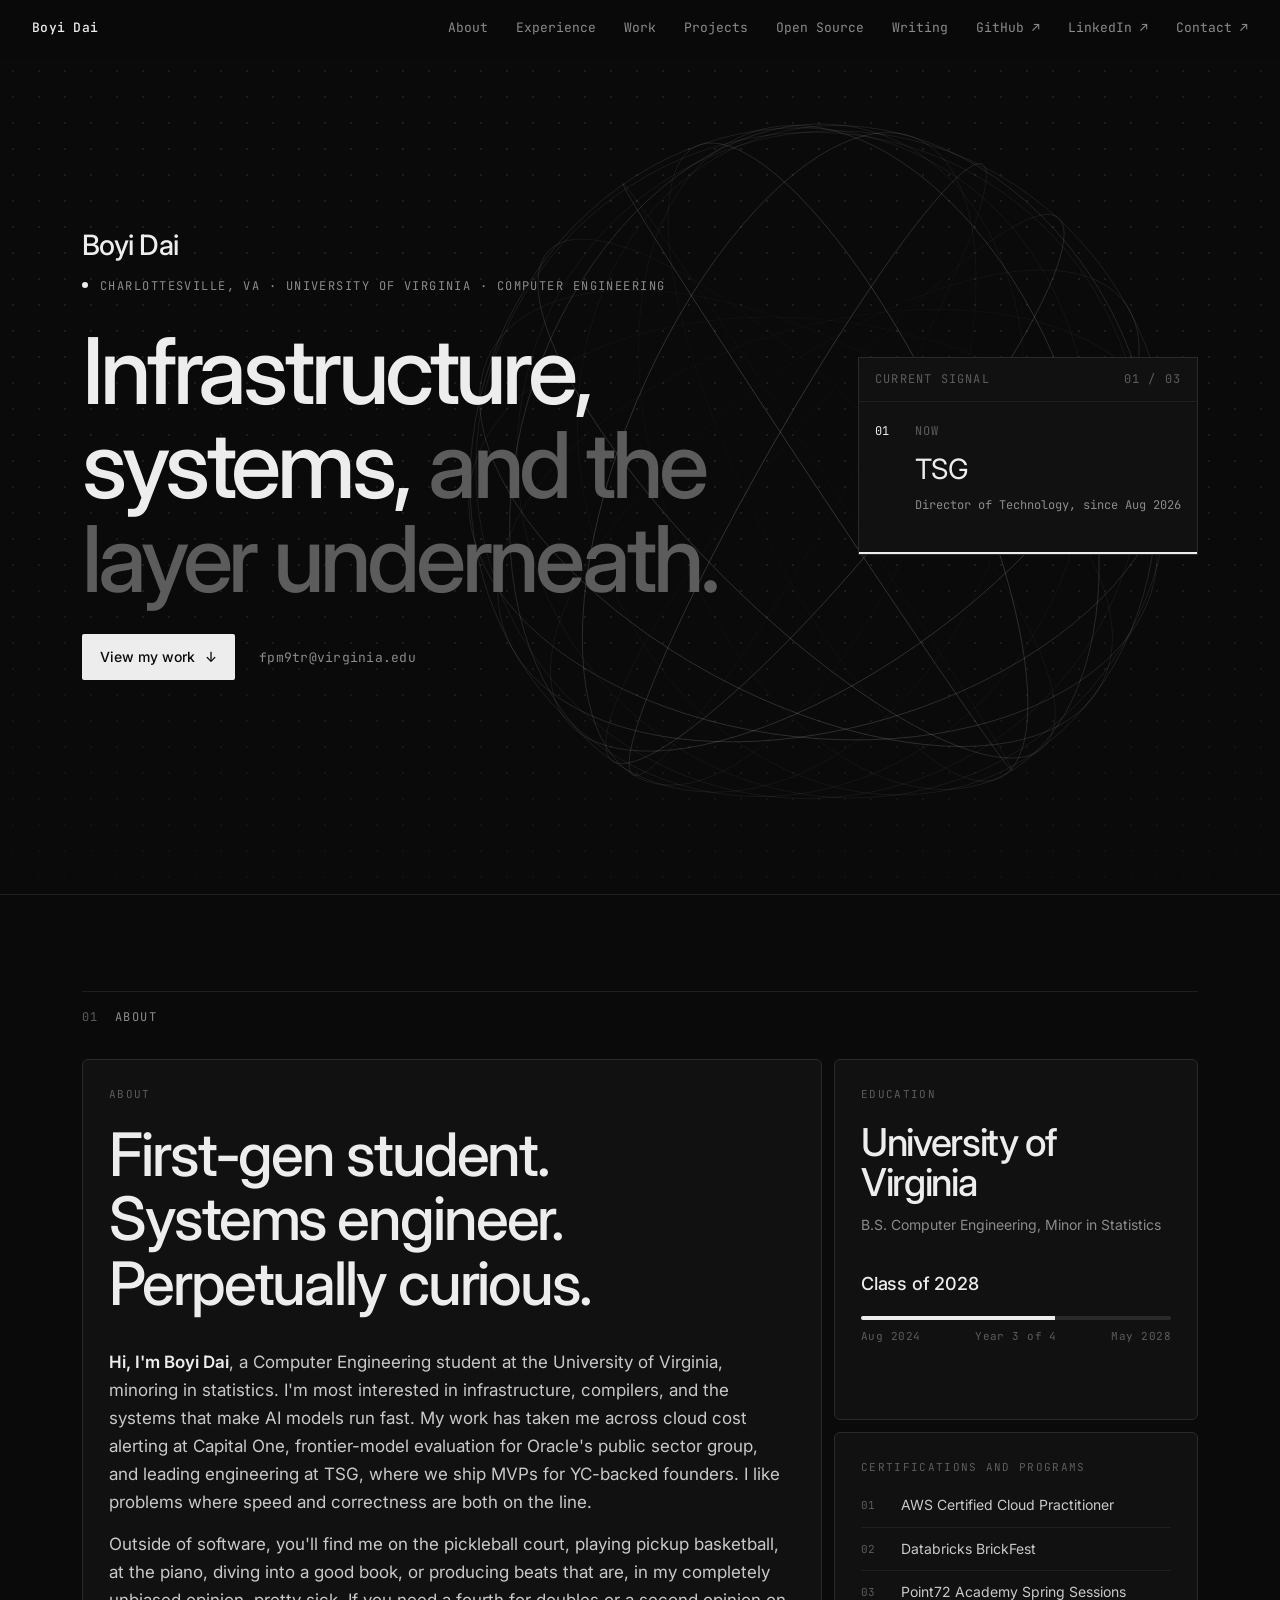
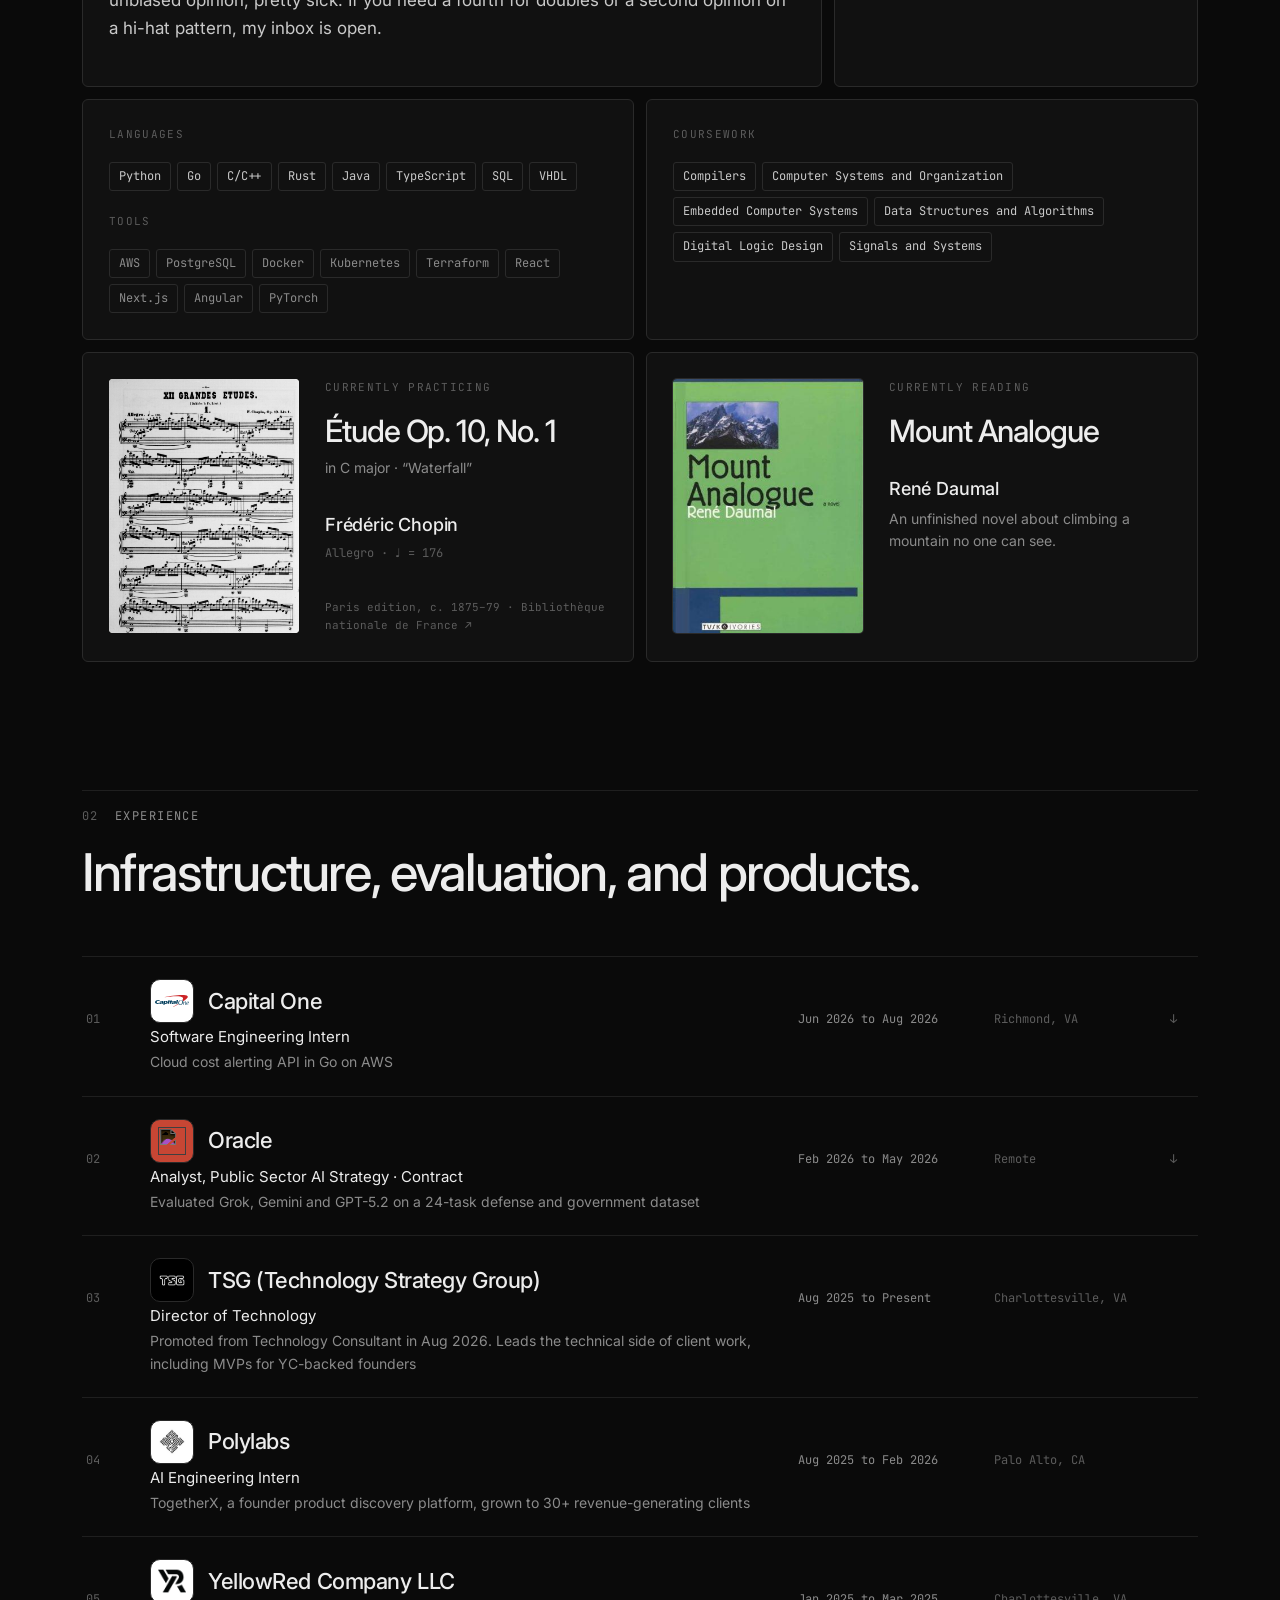
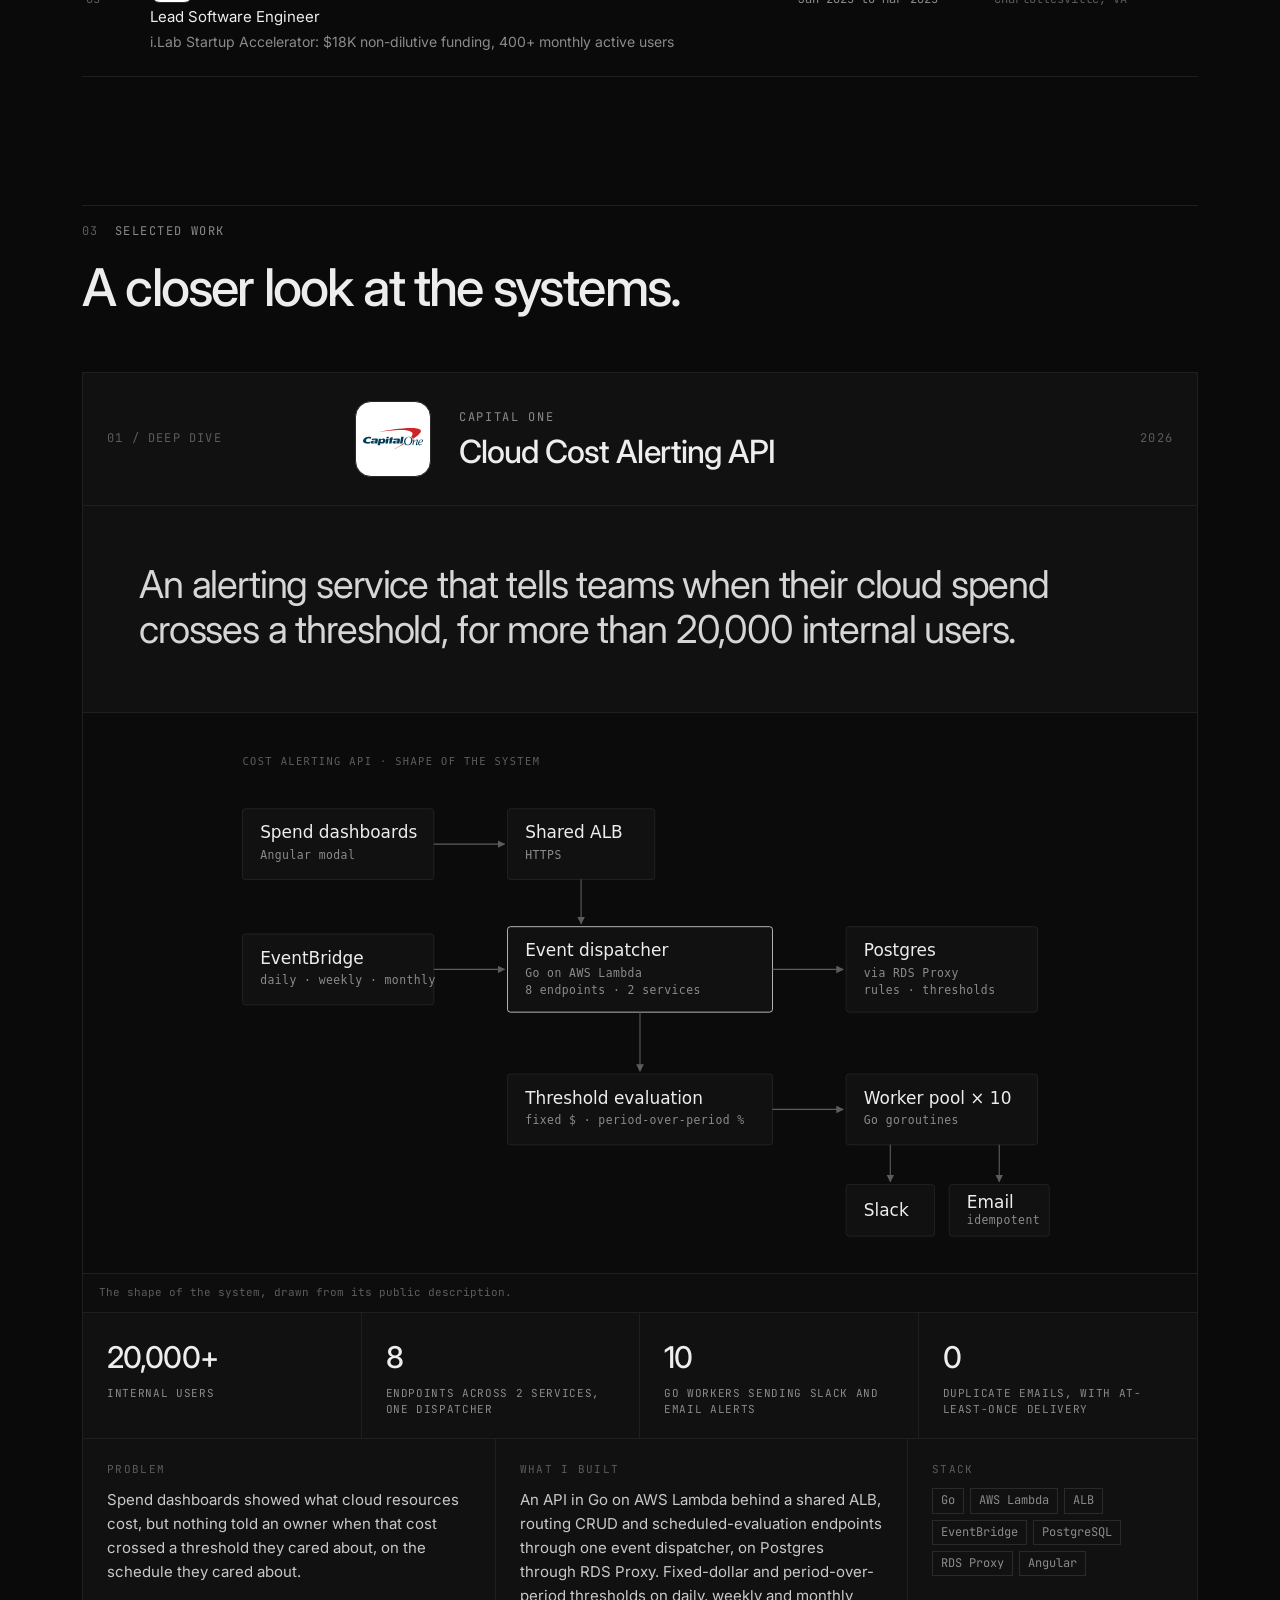
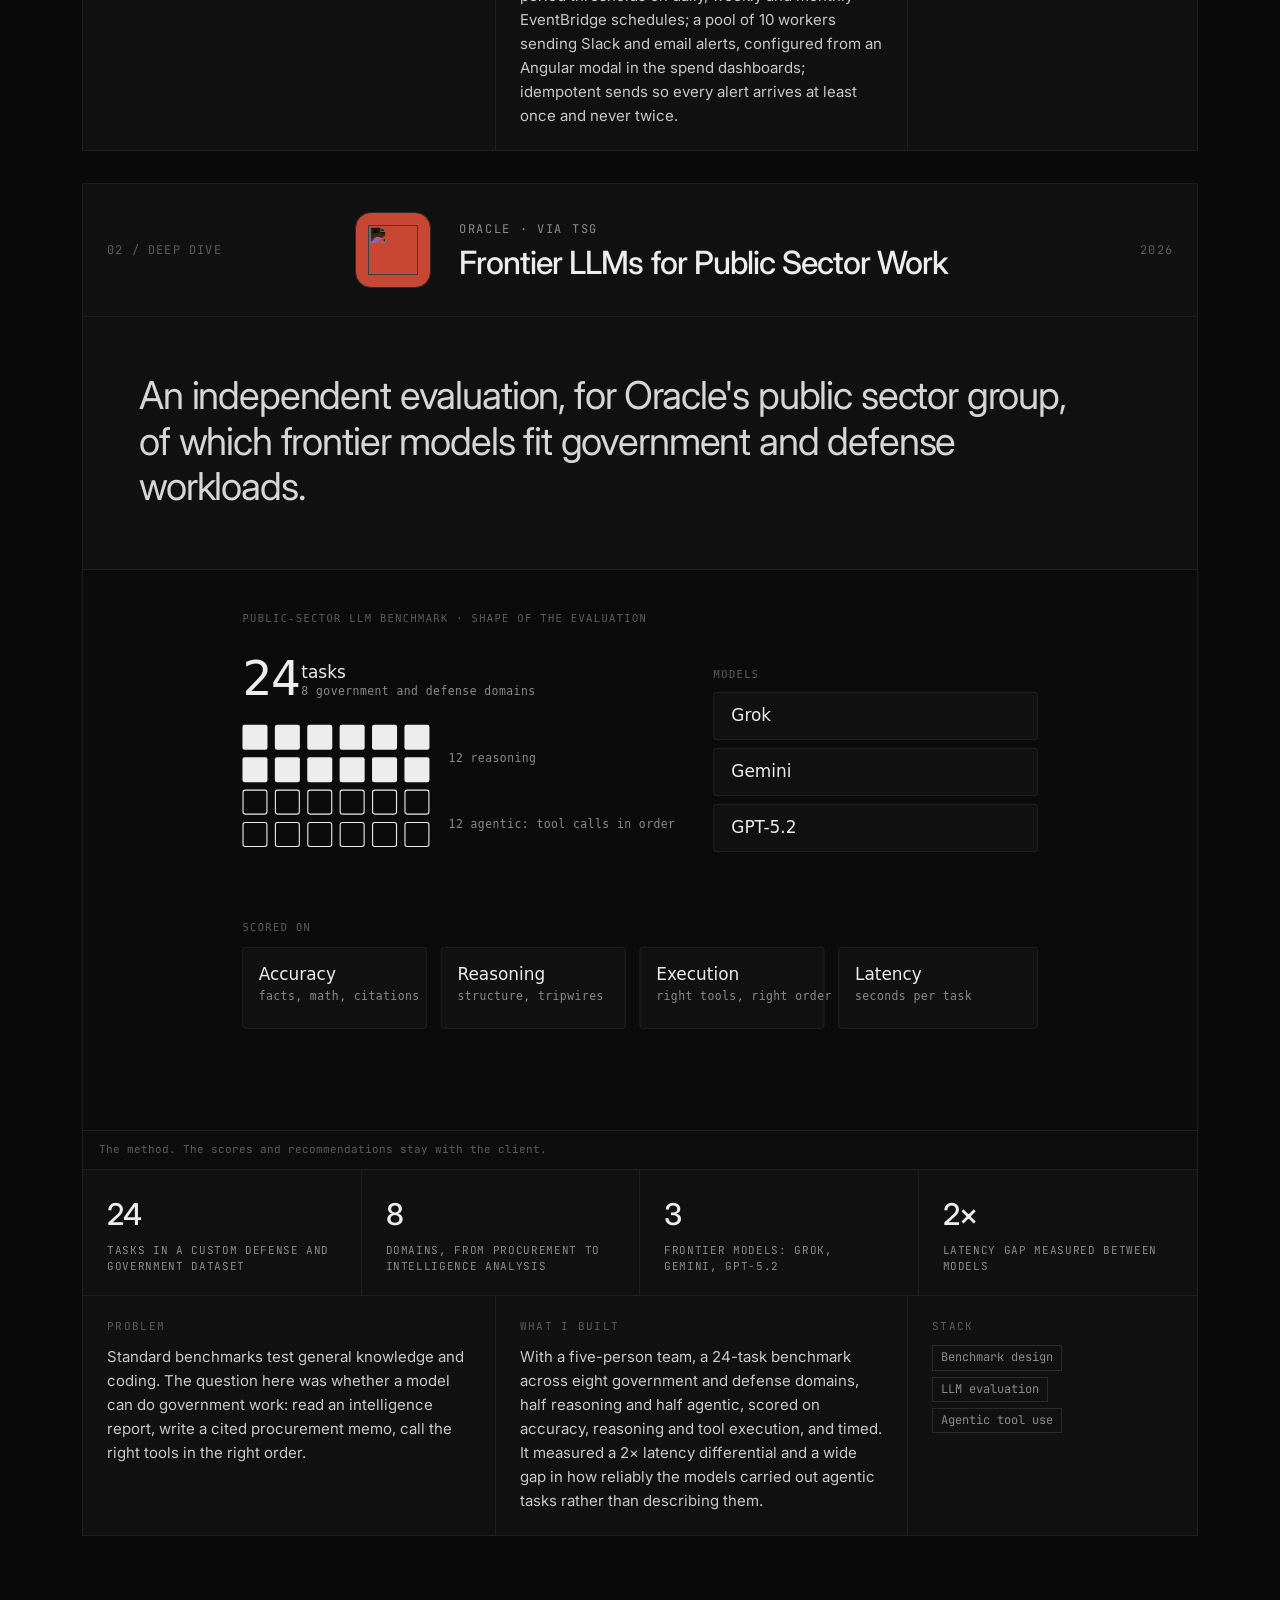
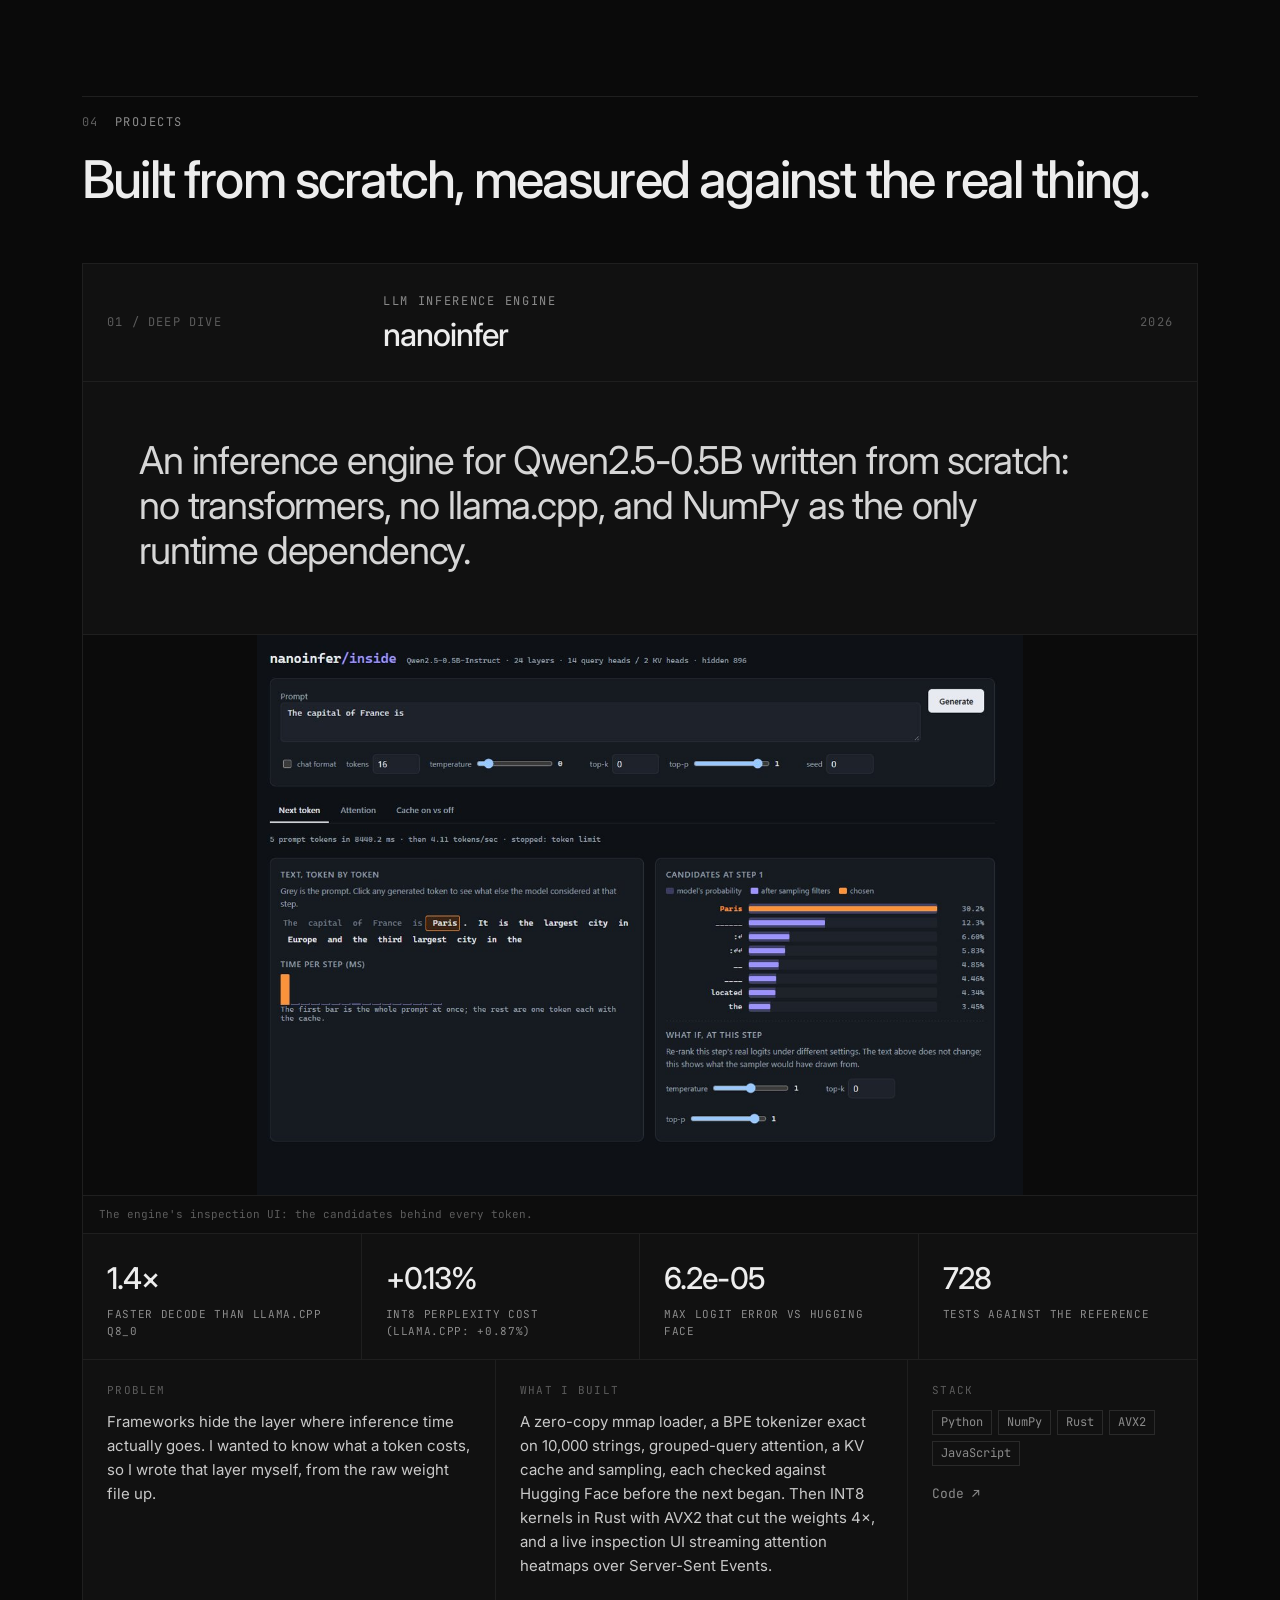
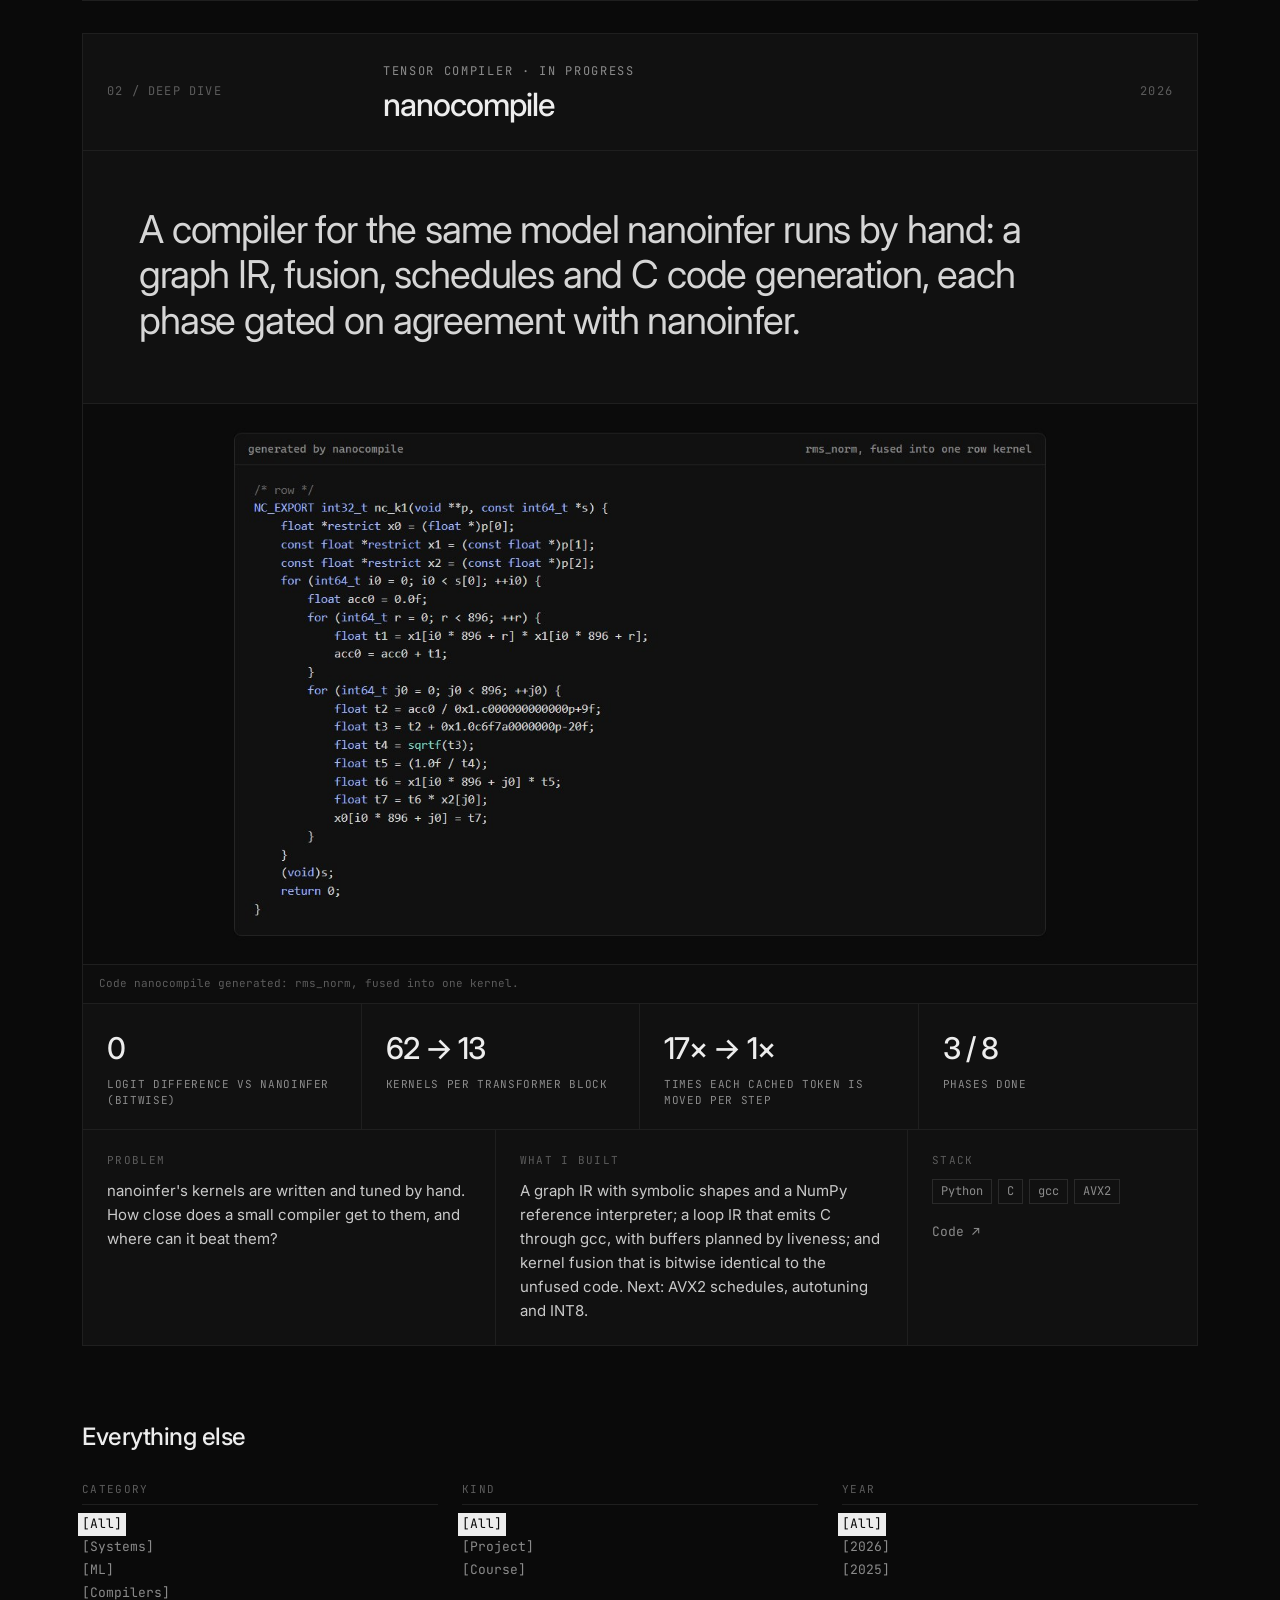
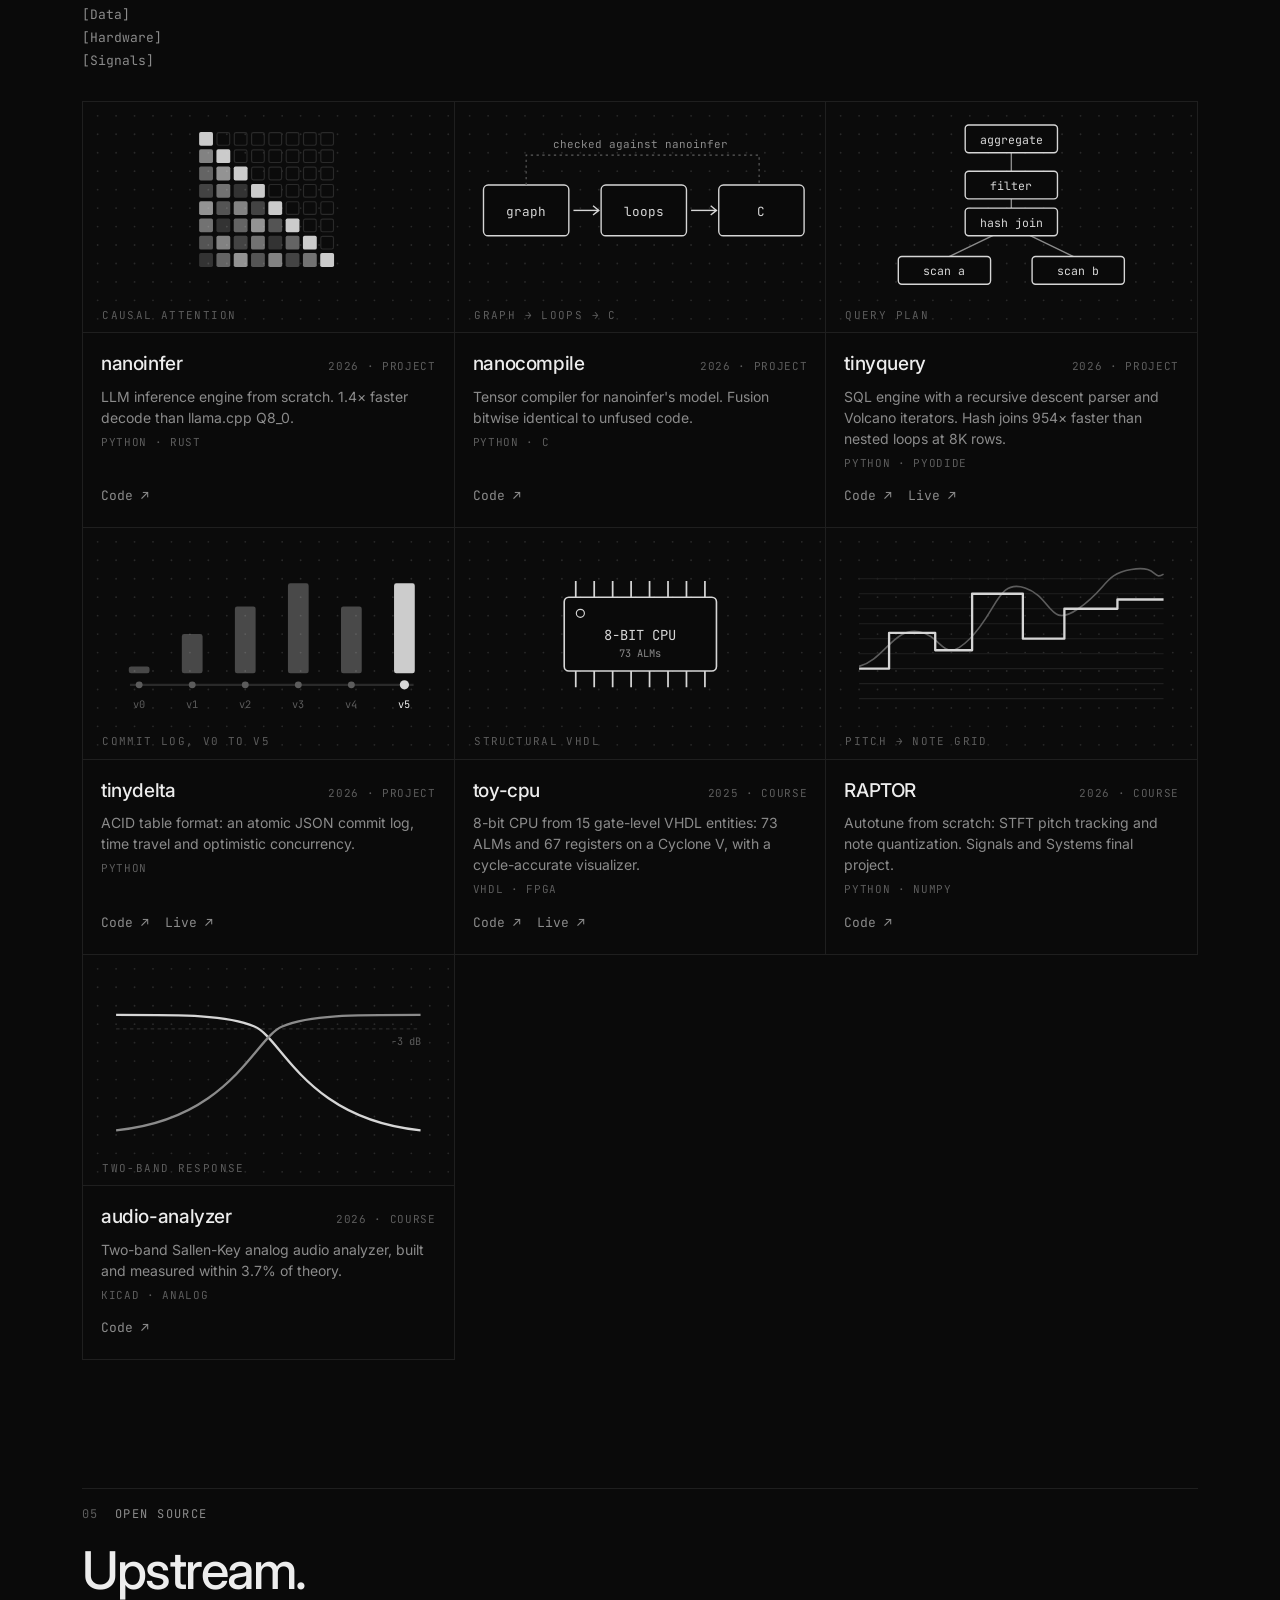
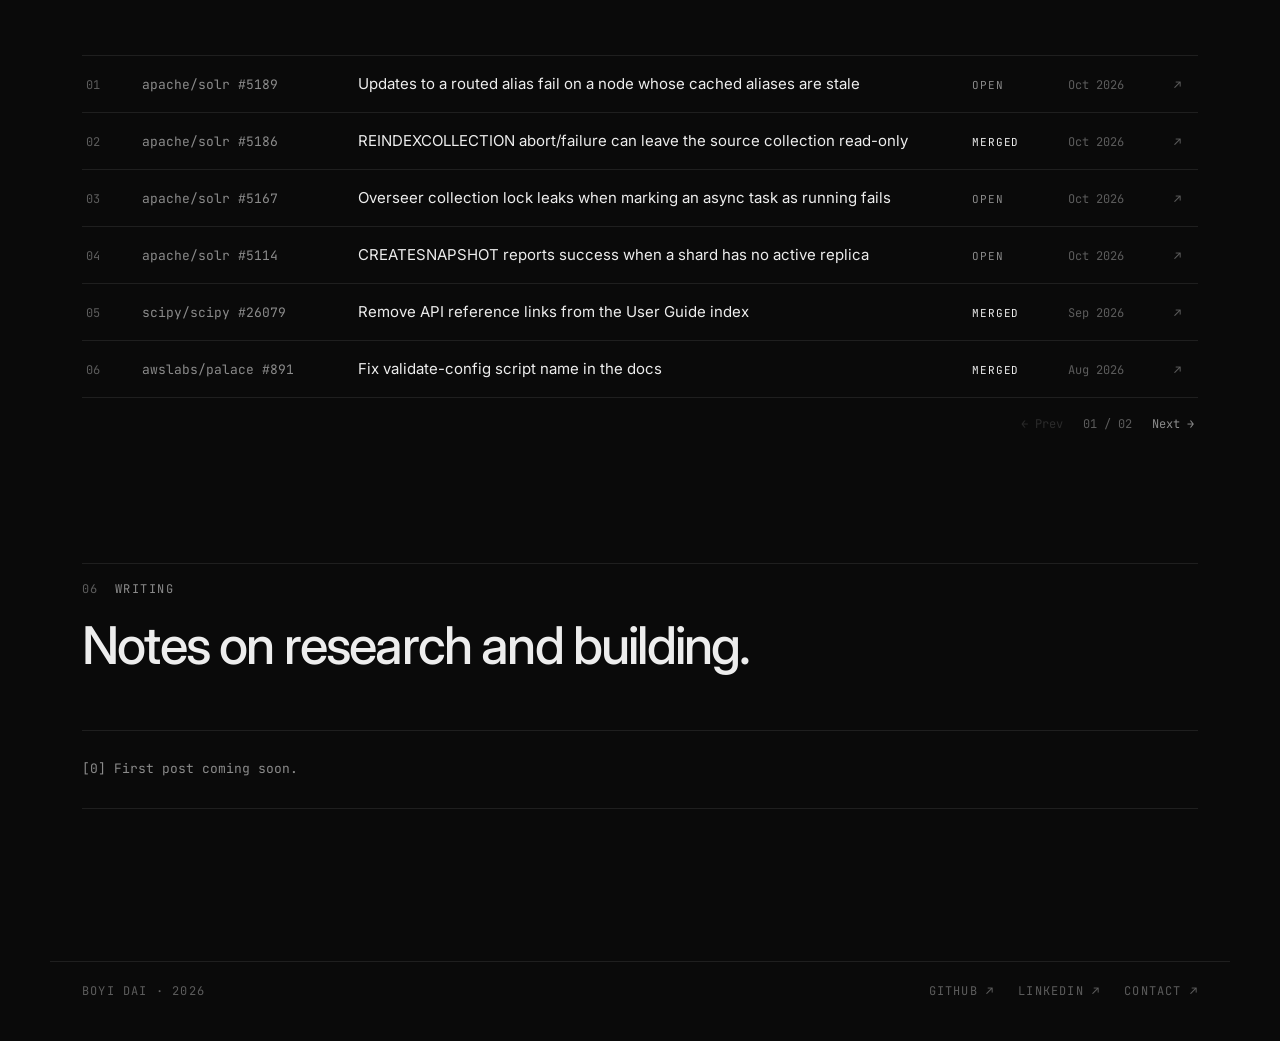
==== commit 053869b8: "Add piano and reading cards, refresh About, and animate the hero - About: currently practicing Chopi" ====
--- a/index.html
+++ b/index.html
@@ -27,6 +27,7 @@
 
   <main id="top">
     <div class="hero-shell">
+      <canvas class="hero-geo" id="geo" aria-hidden="true"></canvas>
       <canvas class="hero-dots" id="dots" aria-hidden="true"></canvas>
       <section class="hero wrap">
         <div class="hero-grid">
--- a/styles.css
+++ b/styles.css
@@ -45,6 +45,10 @@
 /* -- hero ----------------------------------------------------------------- */
 
 .hero-shell { position: relative; overflow: hidden; border-bottom: 1px solid var(--line); }
+.hero-geo {
+  position: absolute; inset: 0; width: 100%; height: 100%; pointer-events: none;
+  animation: fade 2.4s ease .4s both;
+}
 .hero-dots {
   position: absolute; inset: 0; width: 100%; height: 100%; pointer-events: none;
   -webkit-mask-image: radial-gradient(120% 90% at 50% 30%, #000 40%, transparent 100%);
@@ -72,7 +76,7 @@
 .hero-actions, .now { animation: fade 1s ease .7s both; }
 @keyframes fade { from { opacity: 0; transform: translateY(8px); } }
 @media (prefers-reduced-motion: reduce) {
-  h1 .w, .hero-name, .hero-actions, .now { animation: none; opacity: 1; transform: none; filter: none; }
+  h1 .w, .hero-name, .hero-actions, .now, .hero-geo { animation: none; opacity: 1; transform: none; filter: none; }
   .kicker::before { animation: none; }
 }
 .hero-name {
@@ -274,16 +278,32 @@
 .card h4 { font-family: var(--mono); font-size: 11px; font-weight: 400; color: var(--dim); letter-spacing: .12em; text-transform: uppercase; margin: 0 0 18px; }
 .card p { margin: 0 0 14px; color: #c9c9c9; }
 .card p:last-child { margin-bottom: 0; }
-.card-intro { grid-column: span 4; grid-row: span 2; display: flex; flex-direction: column; }
-.card-intro .statement { font-size: clamp(28px, 3.4vw, 46px); font-weight: 500; letter-spacing: -0.035em; line-height: 1.08; color: var(--text); margin: 0; padding-bottom: 40px; }
+.card-intro { grid-column: span 4; grid-row: span 2; display: flex; flex-direction: column; padding-bottom: 44px; }
+.card-intro .statement { font-size: clamp(28px, 3.4vw, 46px); font-weight: 500; letter-spacing: -0.035em; line-height: 1.08; color: var(--text); margin: 0; padding-bottom: 32px; }
+/* Keep each phrase of the title on one line ("Systems engineer." never splits). */
+.card-intro .statement .phrase { color: inherit; white-space: nowrap; display: block; width: fit-content; }
 .card-intro .statement span { color: var(--dim); }
-.card-intro .bio { max-width: 640px; font-size: 15px; line-height: 1.65; }
+.card-intro .bio { max-width: 680px; font-size: 17px; line-height: 1.65; }
+.card-intro .bio strong { color: var(--text); font-weight: 600; }
 .card-school, .card-side { grid-column: span 2; }
 .card-half { grid-column: span 3; }
 .card-school { display: flex; flex-direction: column; }
 .card .class-of { font-size: 18px; font-weight: 500; letter-spacing: -0.01em; line-height: 1.2; color: var(--text); margin: 0; padding-top: 22px; }
 .card .school-name { font-size: clamp(30px, 3vw, 42px); font-weight: 500; letter-spacing: -0.035em; line-height: 1.05; color: var(--text); margin-bottom: 12px; }
 .card .sub { color: var(--muted); font-size: 14px; }
+/* Piano and reading share the last row, half and half: a picture beside its details. */
+.card-piano, .card-reading { grid-column: span 3; display: grid; grid-template-columns: 190px minmax(0, 1fr); gap: 26px; align-items: stretch; }
+.piano-score, .reading-cover { display: block; align-self: start; aspect-ratio: 1400 / 1872; border-radius: 4px; overflow: hidden; background: #e9e7e1; }
+.piano-score img, .reading-cover img { width: 100%; height: 100%; object-fit: cover; display: block; filter: grayscale(1) contrast(1.05); transition: transform .4s; }
+.piano-score:hover img, .reading-cover:hover img { transform: scale(1.02); }
+.reading-cover { background: none; box-shadow: 0 0 0 1px var(--line-2); }
+.reading-cover img { filter: none; }
+.piano-info, .reading-info { display: flex; flex-direction: column; }
+.card .piano-piece, .card .reading-title { font-size: clamp(26px, 2.4vw, 34px); font-weight: 500; letter-spacing: -0.035em; line-height: 1.05; color: var(--text); margin-bottom: 10px; }
+.card .piano-composer, .card .reading-author { font-size: 18px; font-weight: 500; letter-spacing: -0.01em; color: var(--text); margin: 18px 0 4px; }
+.card .piano-tempo { font-family: var(--mono); font-size: 12px; color: var(--dim); }
+.piano-credit, .reading-note { margin-top: auto; padding-top: 22px; font-family: var(--mono); font-size: 11px; color: var(--dim); transition: color .15s; }
+.piano-credit:hover { color: var(--text); }
 .progress { margin-top: 22px; }
 .progress-bar { height: 4px; background: var(--line-2); border-radius: 2px; overflow: hidden; }
 .progress-bar i { display: block; height: 100%; background: var(--text); width: 0; transition: width 1.4s cubic-bezier(.2, .7, .2, 1) .2s; }
@@ -346,7 +366,9 @@
   .posts a { grid-template-columns: minmax(0, 1fr); gap: 8px; }
   .posts .n, .posts .arrow { display: none; }
   .bento { grid-template-columns: 1fr; }
-  .card-intro, .card-school, .card-side, .card-half { grid-column: auto; grid-row: auto; }
+  .card-intro, .card-school, .card-side, .card-half, .card-piano, .card-reading { grid-column: auto; grid-row: auto; }
+  .card-piano, .card-reading { grid-template-columns: 1fr; gap: 20px; }
+  .piano-score, .reading-cover { max-width: 260px; }
         .section { padding-top: 72px; }
 }
 
